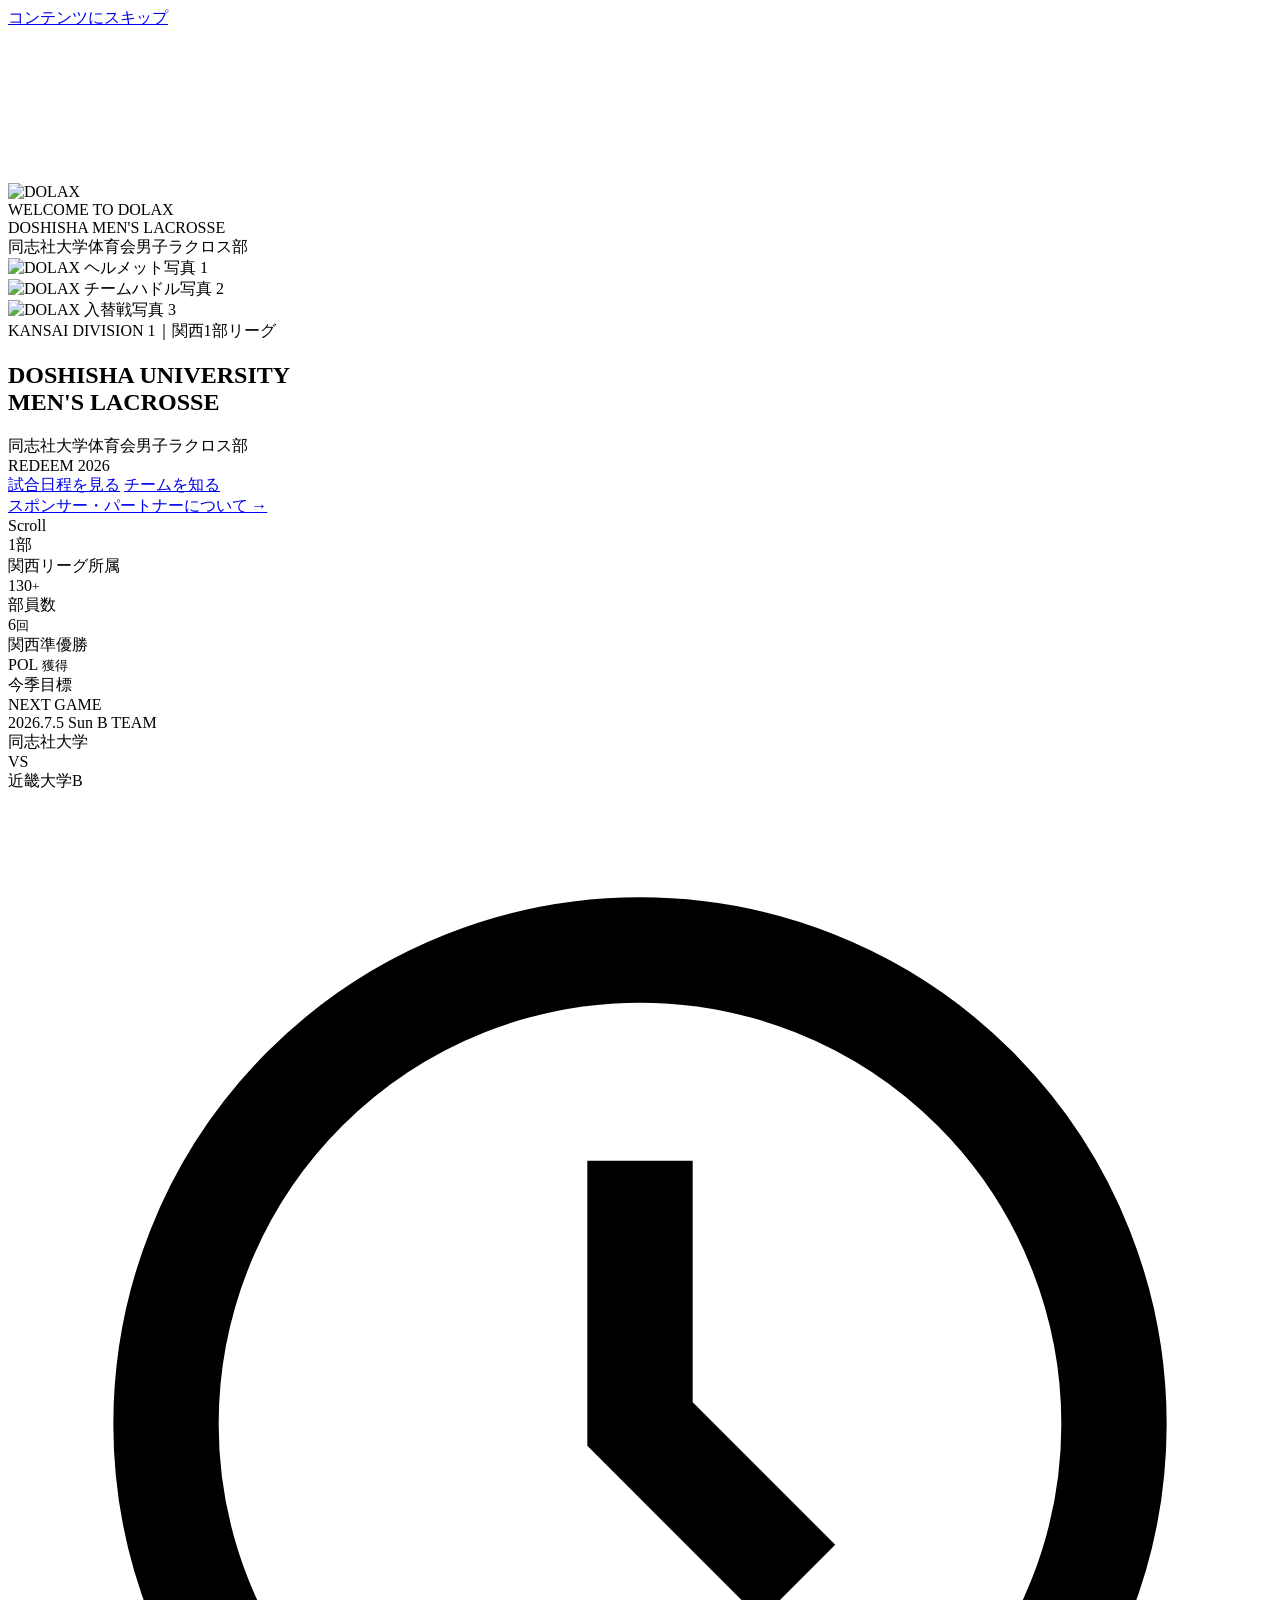
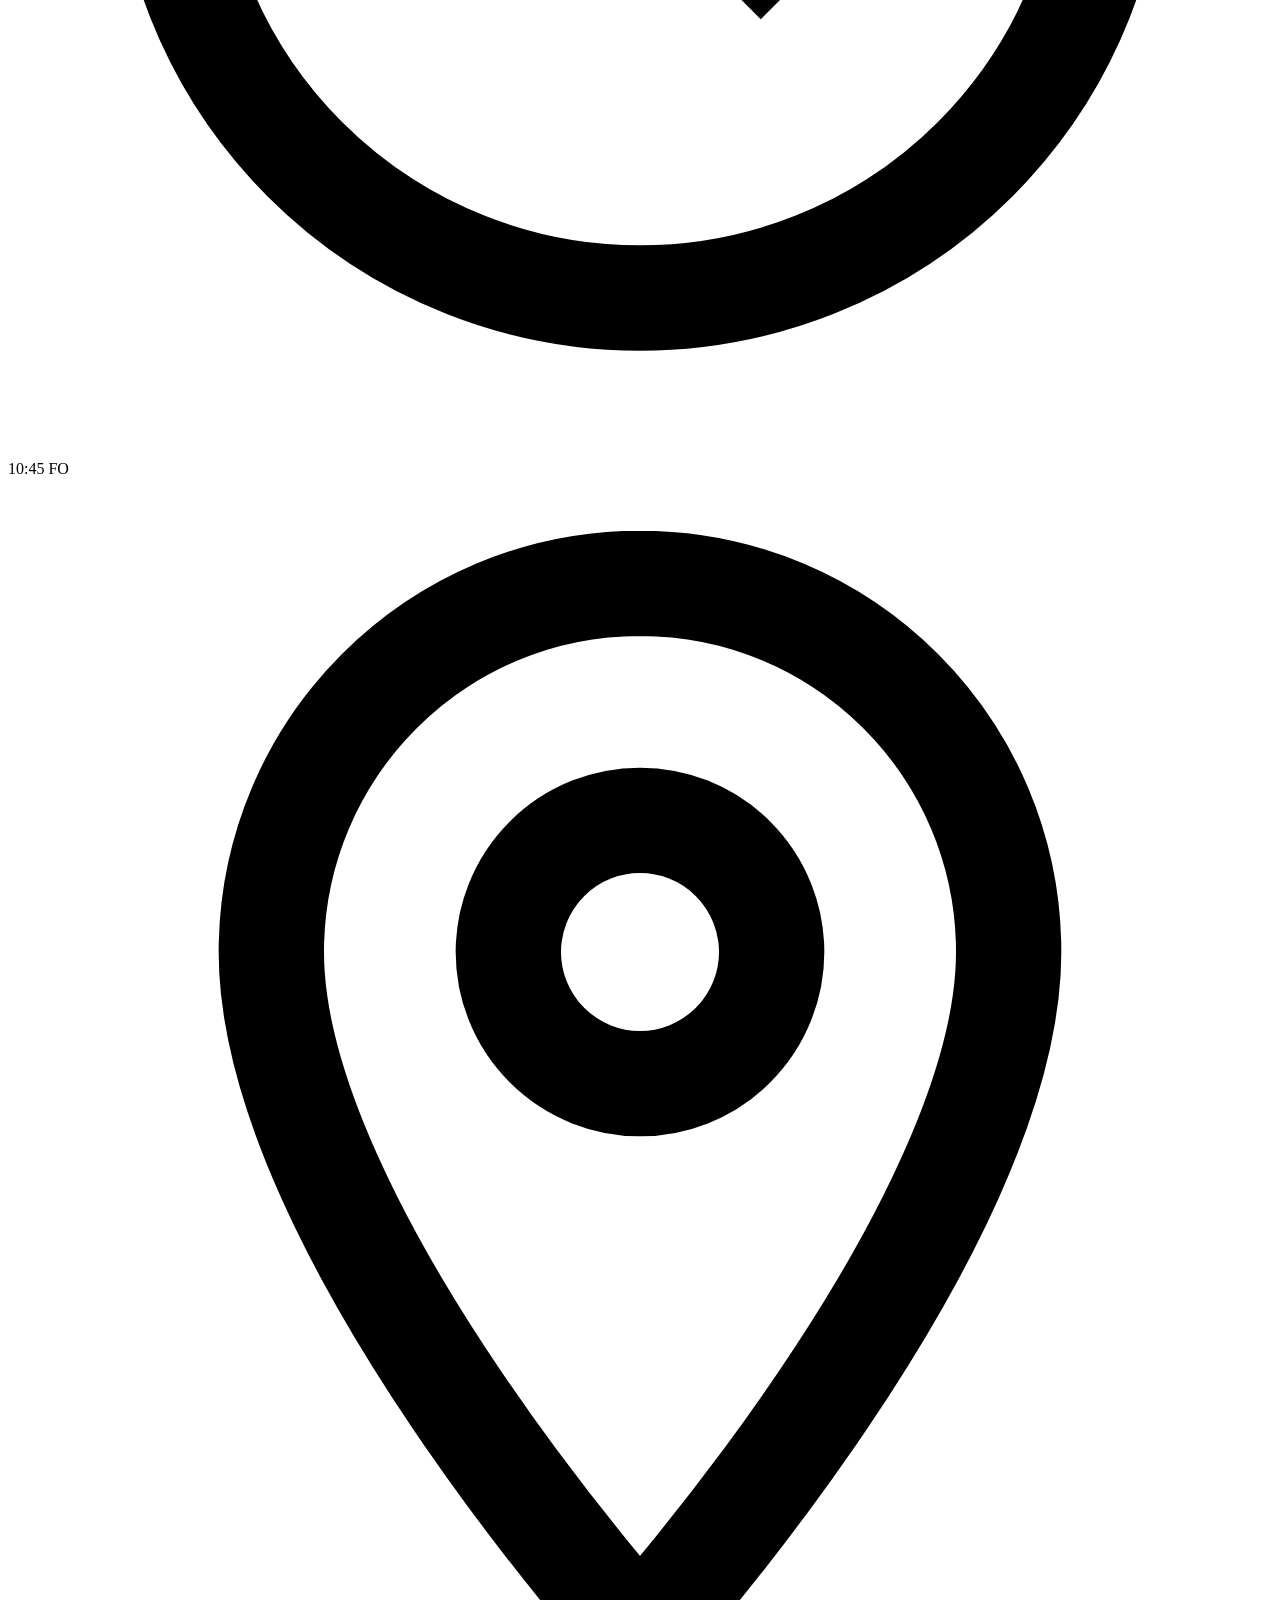
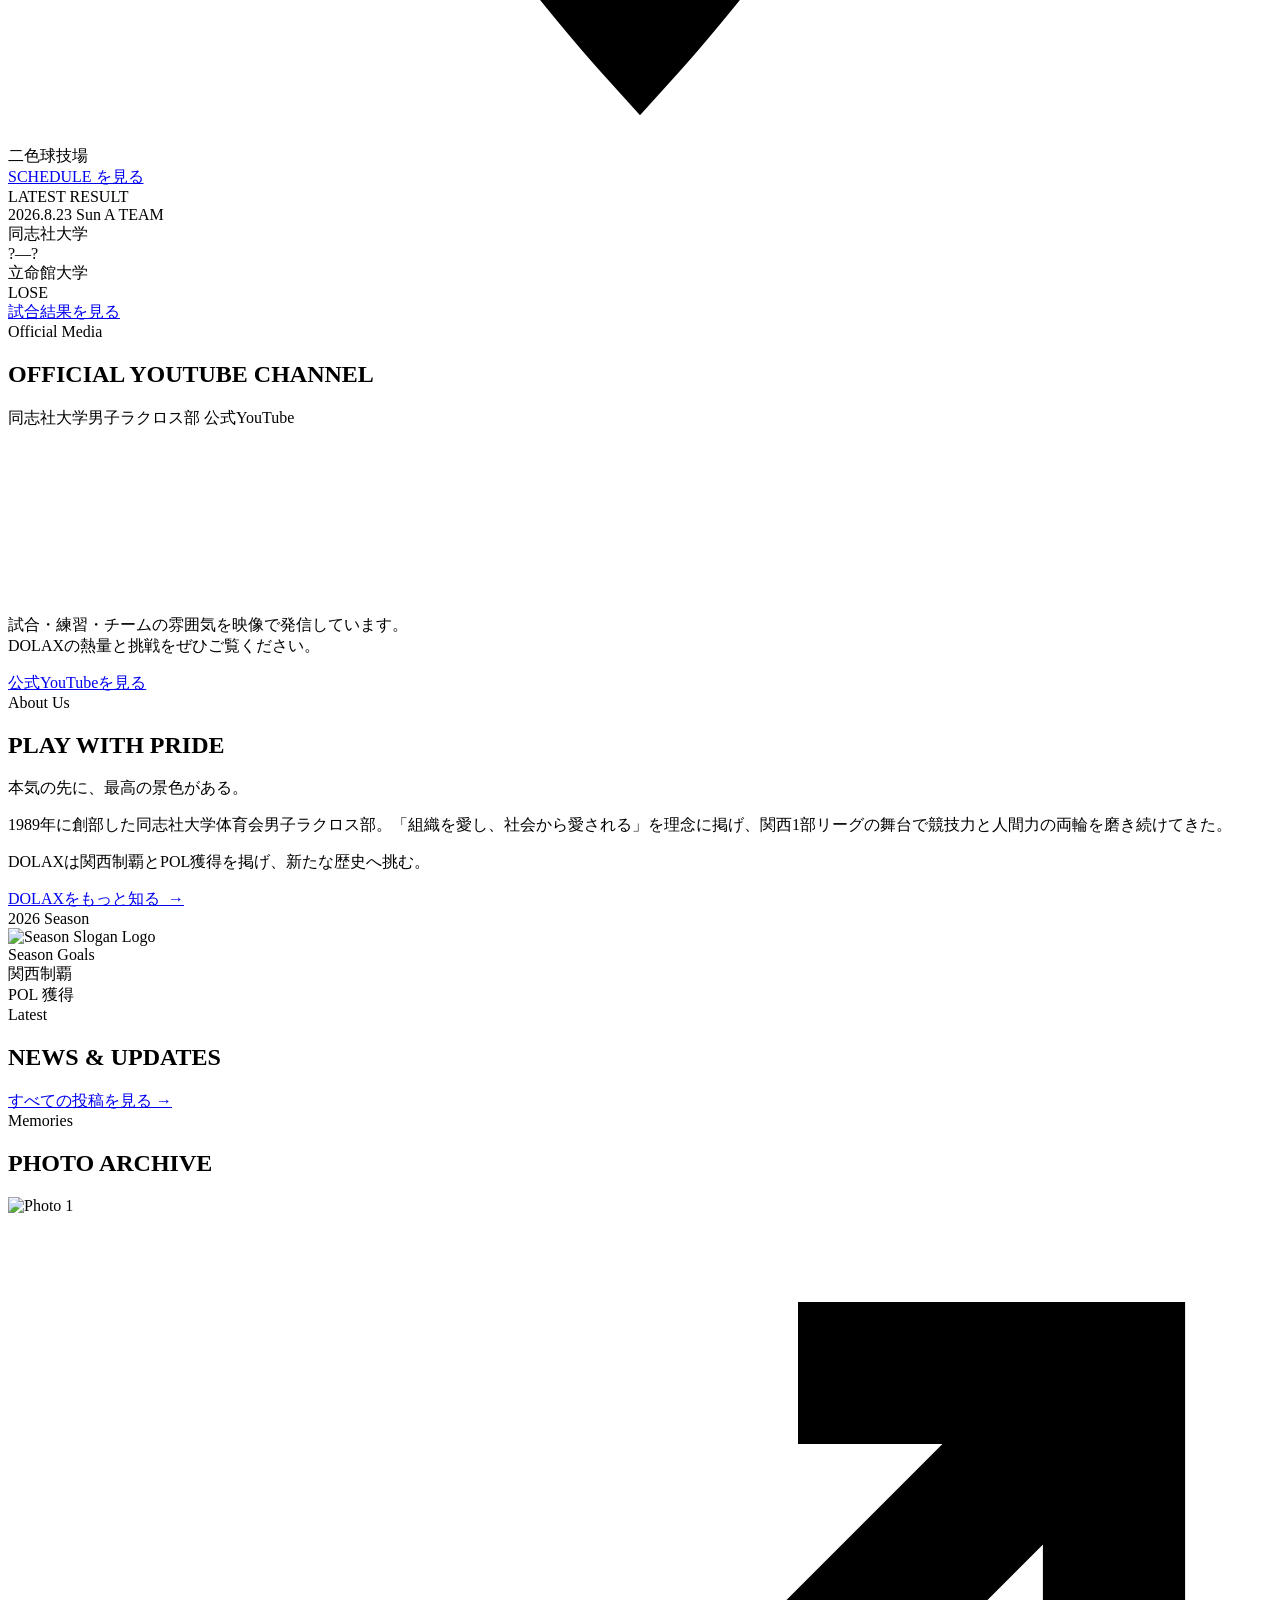
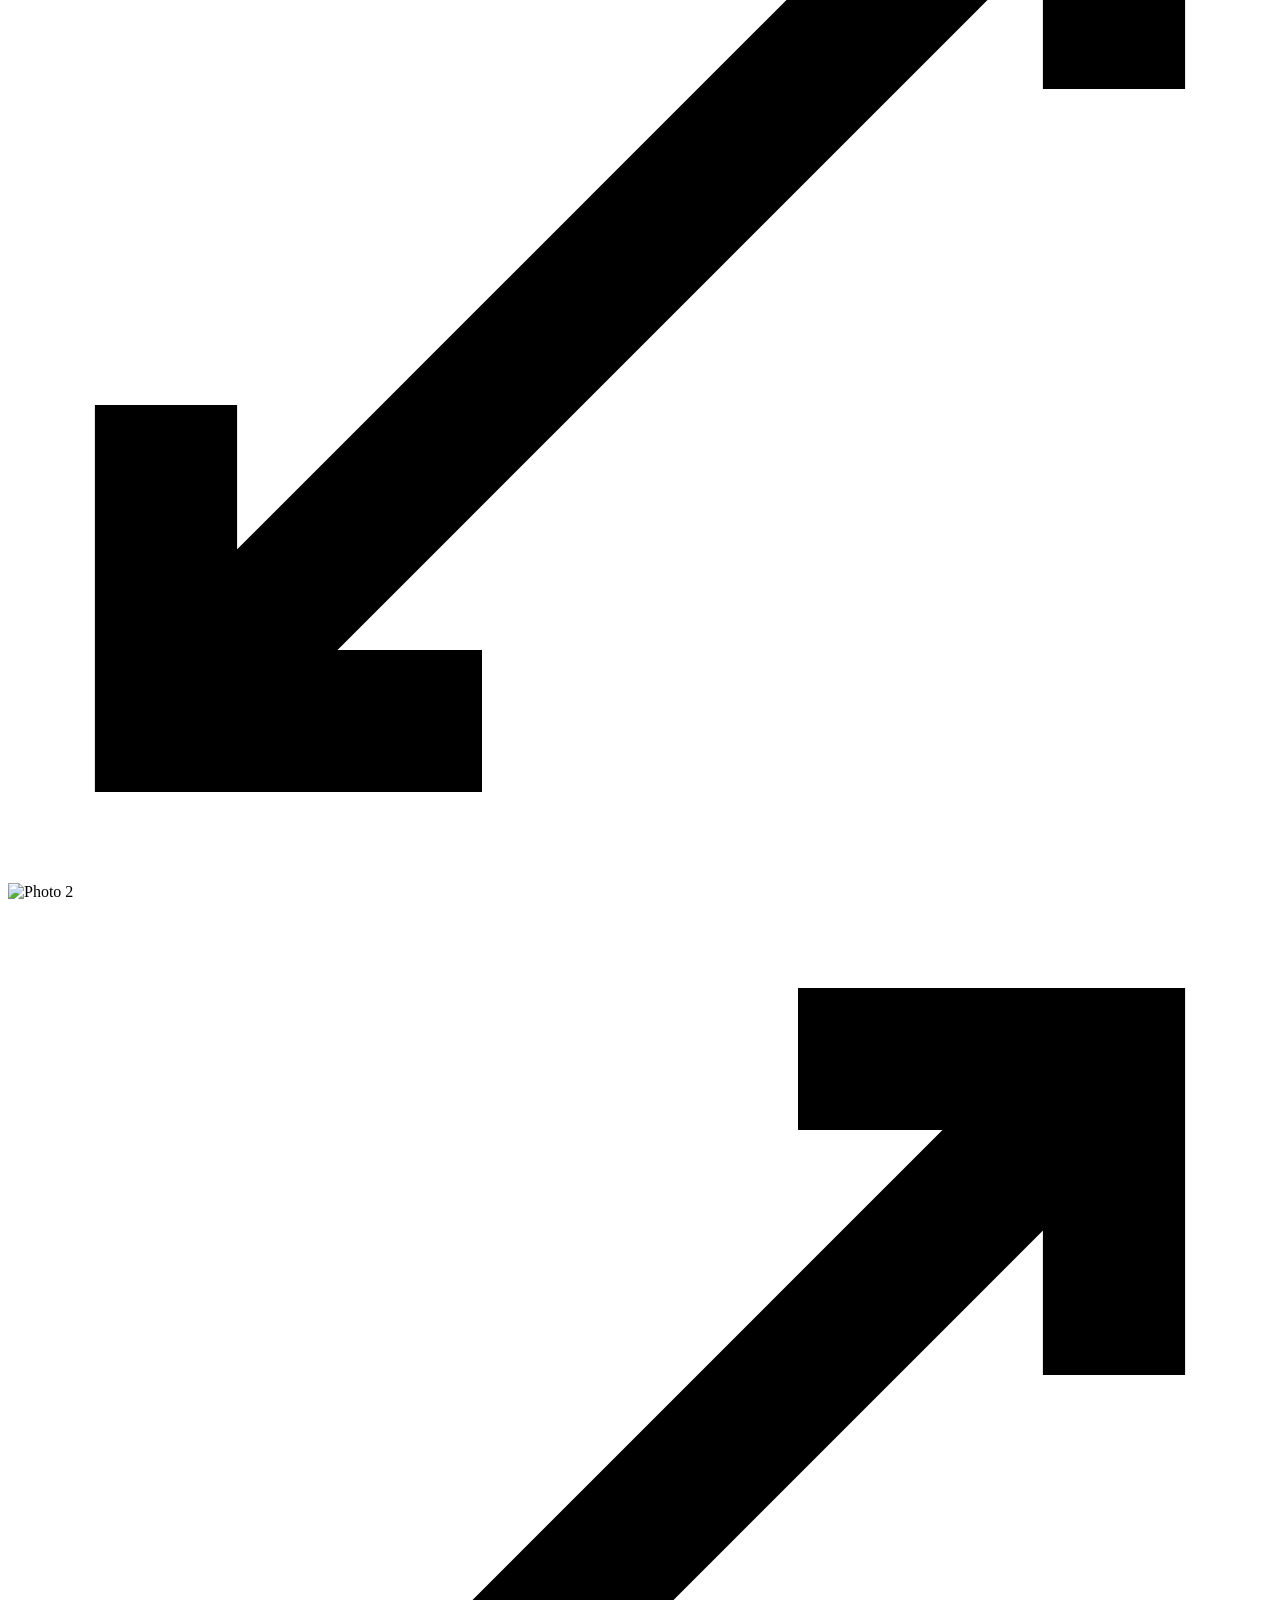
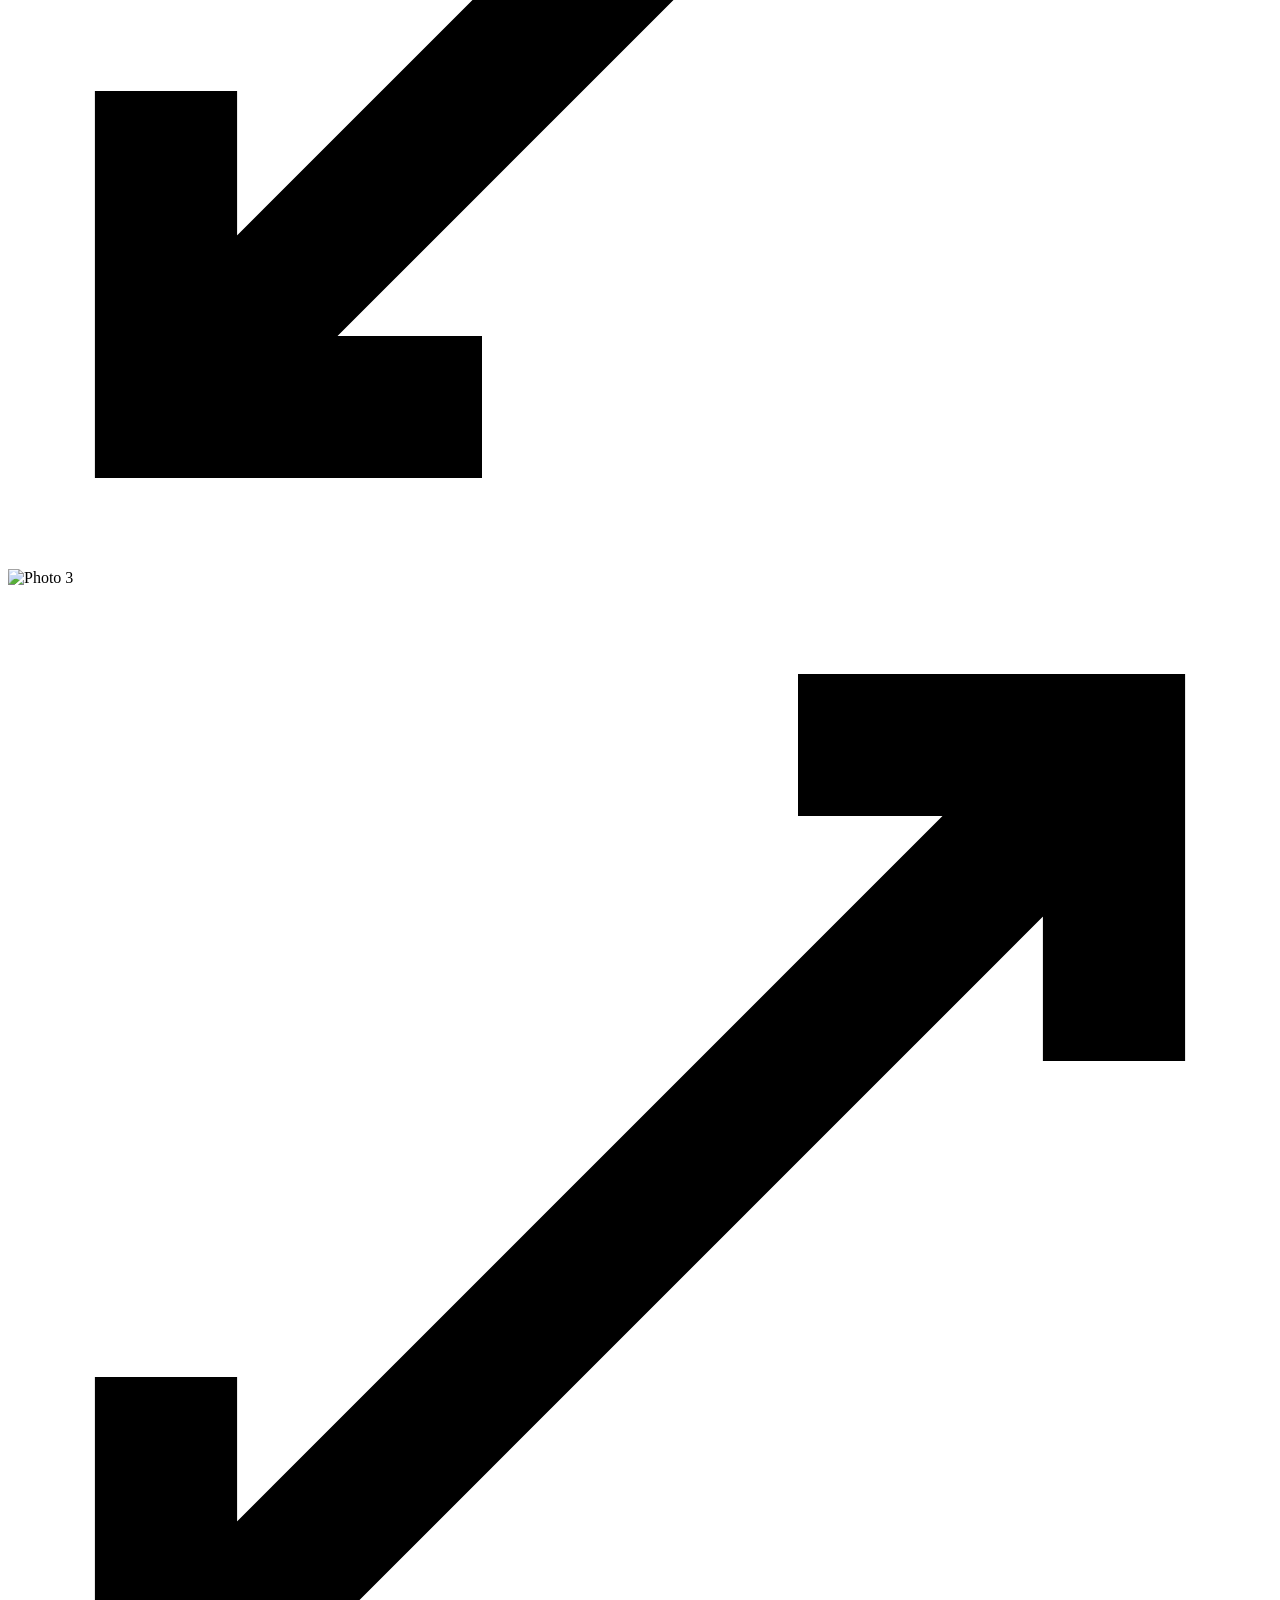
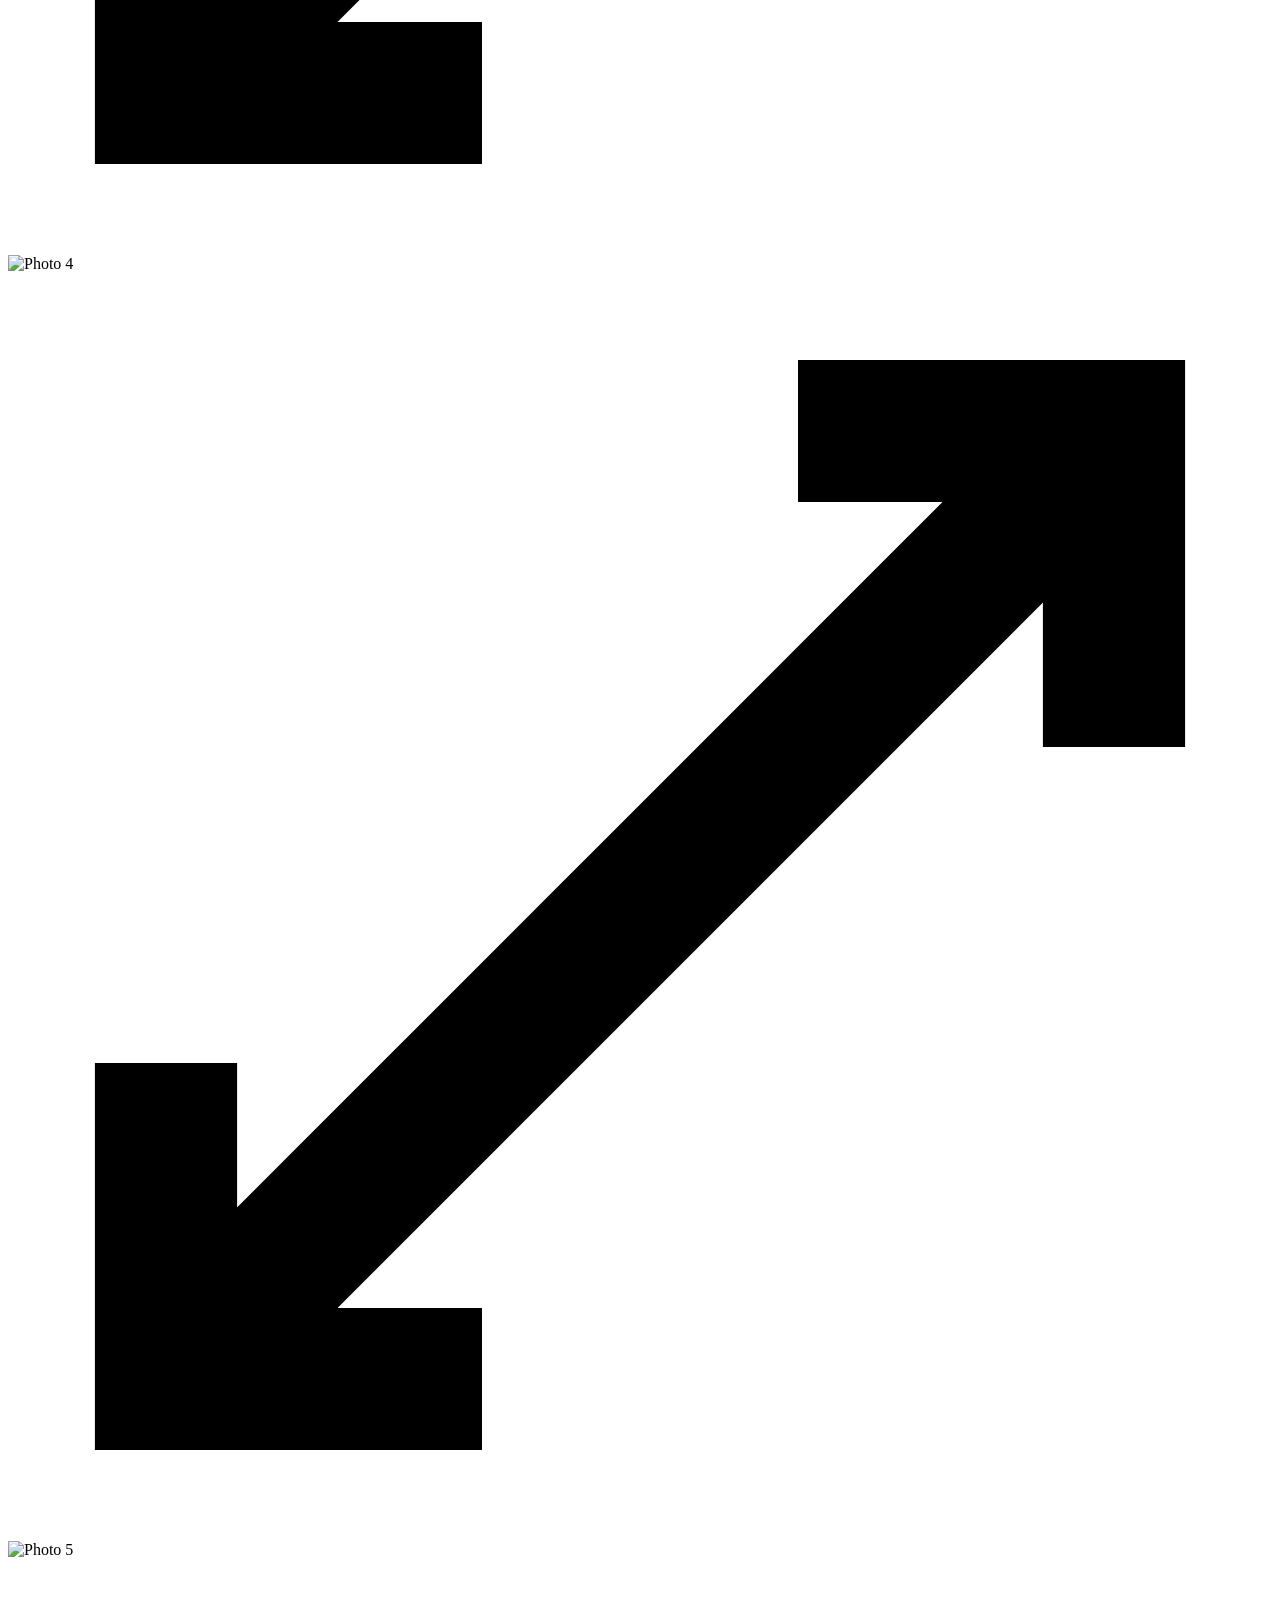
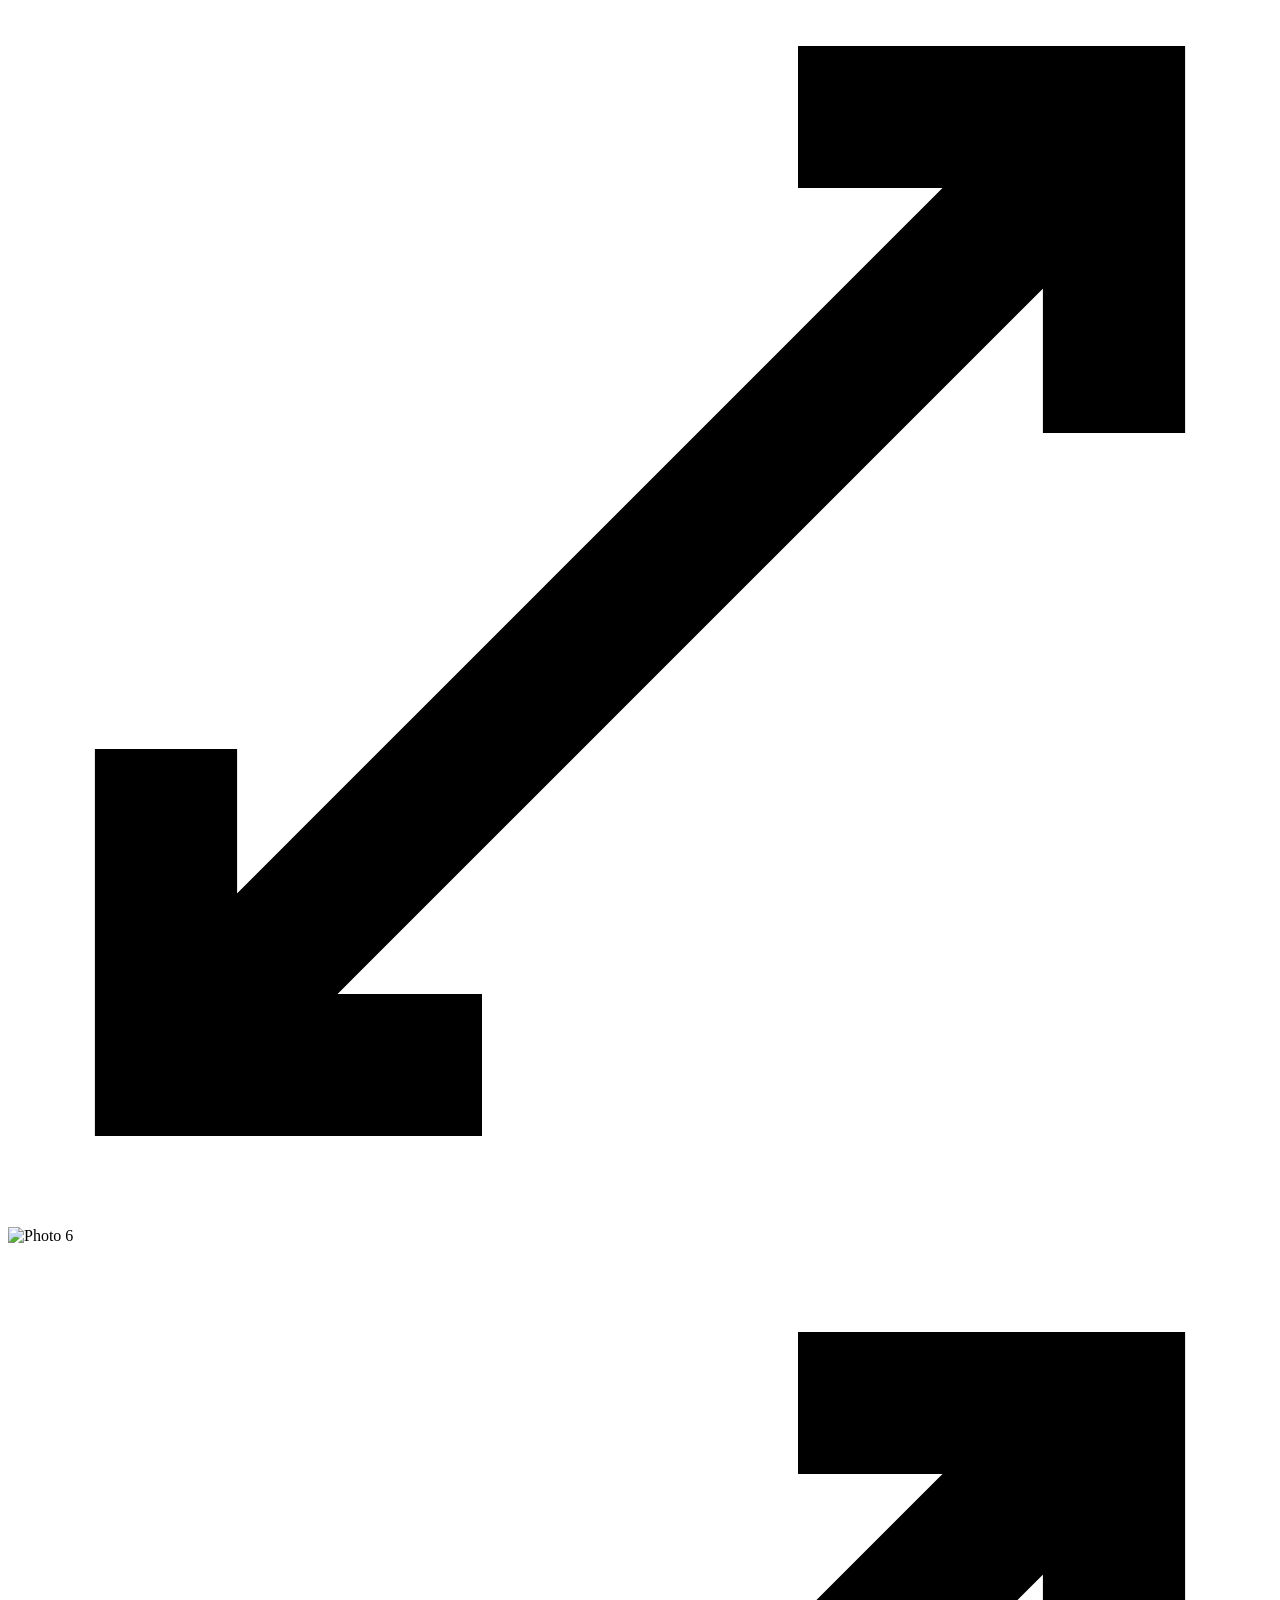
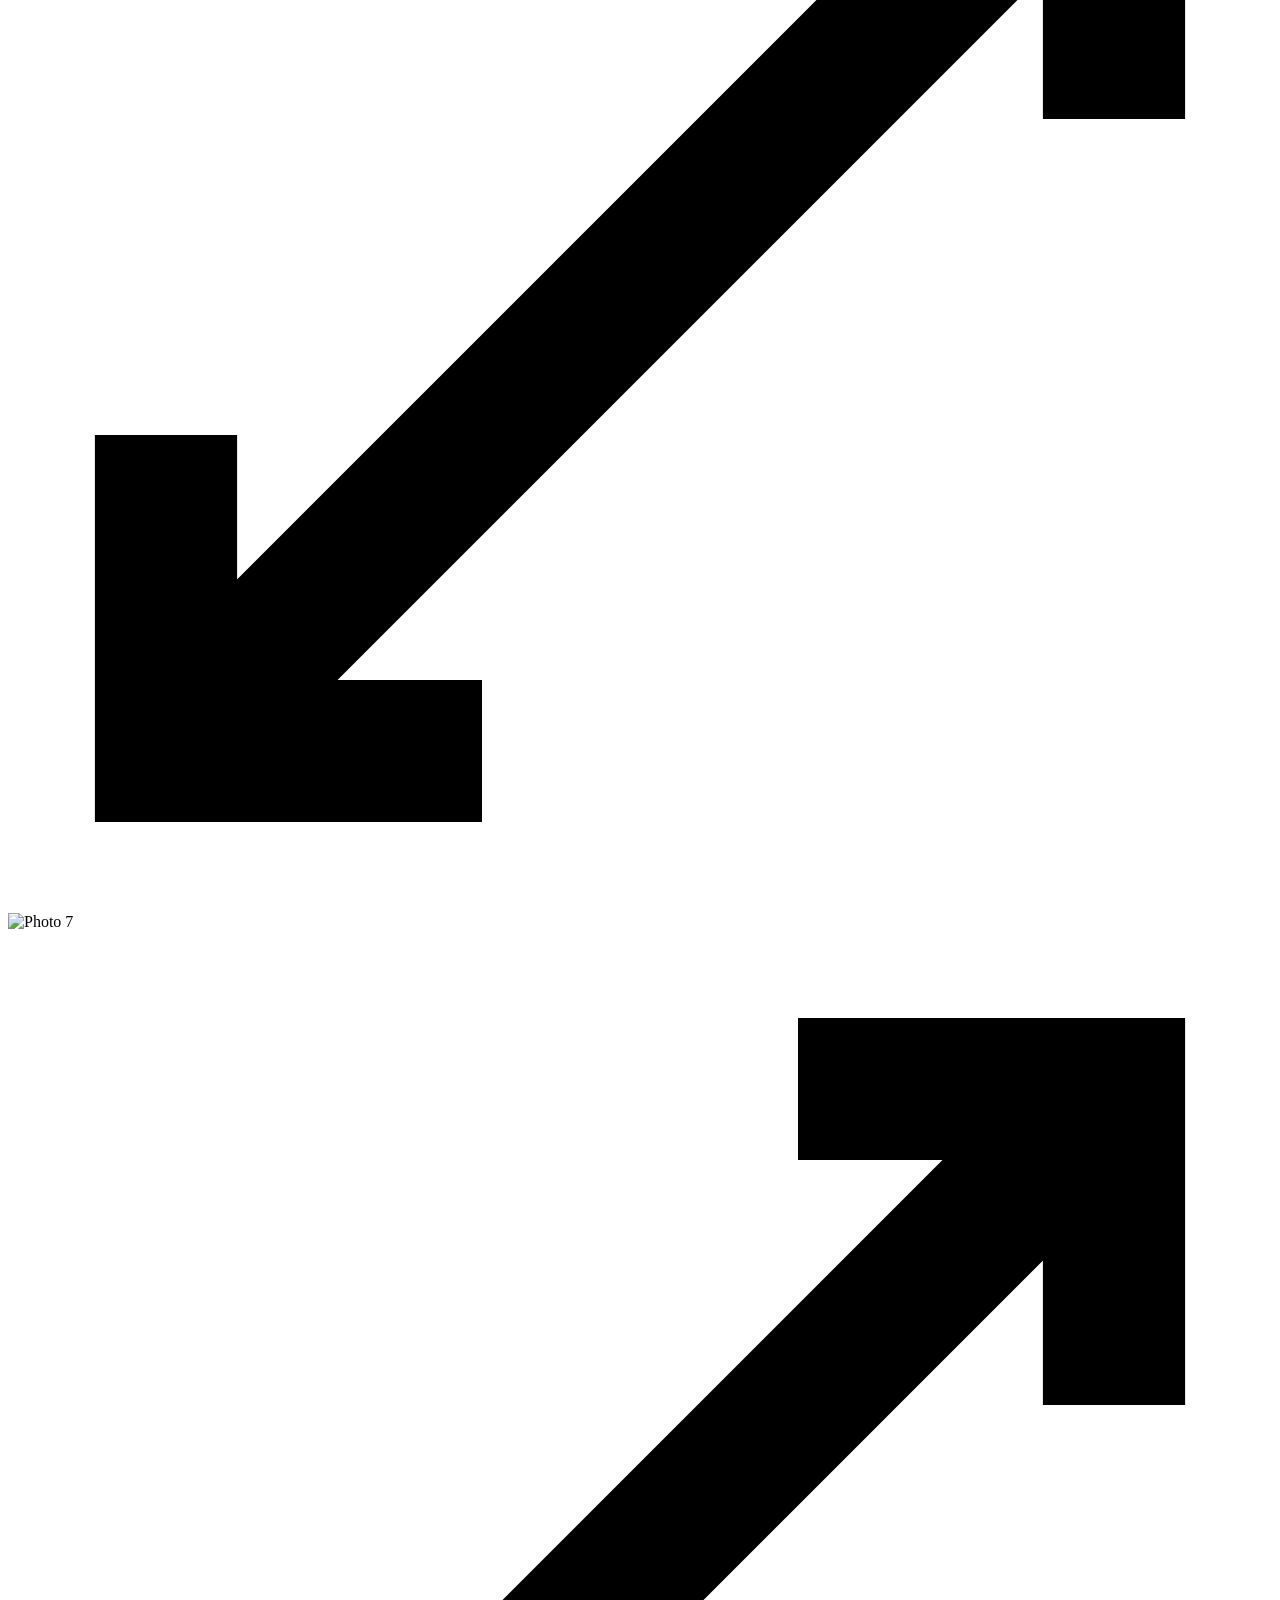
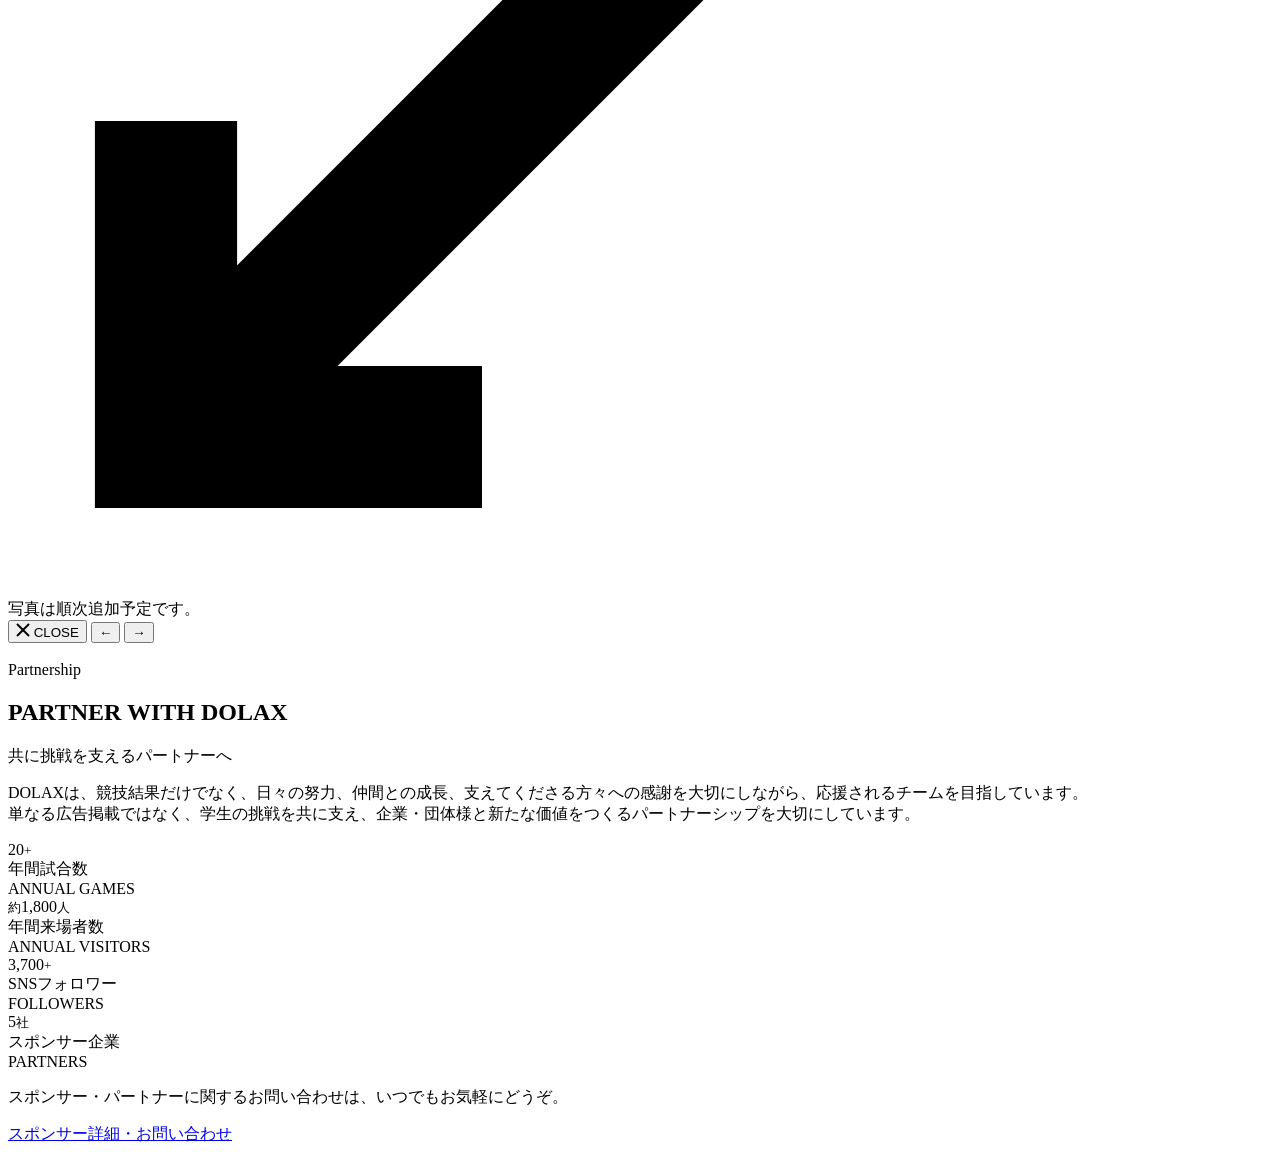
==== index.html @ 9022e60f "Update index.html" ====
<!DOCTYPE html>
<html lang="ja">
<head>
<meta charset="UTF-8">
<meta name="viewport" content="width=device-width, initial-scale=1.0">
<meta name="description" content="同志社大学体育会男子ラクロス部DOLAX公式サイト。関西1部リーグで挑戦する130名以上のチームの試合日程・選手情報・最新ニュースを掲載しています。">
<title>DOLAX — 同志社大学体育会男子ラクロス部 公式サイト</title>
<meta property="og:type" content="website">
<meta property="og:title" content="DOLAX — 同志社大学体育会男子ラクロス部 公式サイト">
<meta property="og:description" content="同志社大学体育会男子ラクロス部DOLAX公式サイト。関西1部リーグで挑戦する130名以上のチームの試合日程・選手情報・最新ニュースを掲載しています。">
<meta property="og:locale" content="ja_JP">
<meta property="og:site_name" content="DOLAX">
<meta property="og:url" content="https://dolax-lacrosse.jp/">
<meta property="og:image" content="https://dolax-lacrosse.jp/assets/hero1.webp">
<meta name="twitter:card" content="summary_large_image">
<meta name="twitter:title" content="DOLAX — 同志社大学体育会男子ラクロス部 公式サイト">
<meta name="twitter:description" content="同志社大学体育会男子ラクロス部DOLAX公式サイト。関西1部リーグで挑戦する130名以上のチームの試合日程・選手情報・最新ニュースを掲載しています。">
<link rel="canonical" href="https://dolax-lacrosse.jp/">
<link rel="preconnect" href="https://fonts.googleapis.com">
<link rel="preconnect" href="https://fonts.gstatic.com" crossorigin>
<link href="https://fonts.googleapis.com/css2?family=Barlow+Condensed:wght@600;700;800;900&family=Montserrat:ital,wght@0,700;1,700&family=Noto+Sans+JP:wght@400;500;700&display=swap" rel="stylesheet">
<link rel="stylesheet" href="assets/css/style.css">
<link rel="stylesheet" href="assets/css/home.css">
<link rel="stylesheet" href="assets/css/home-hero.css">
<link rel="stylesheet" href="assets/css/home-game.css">
<link rel="stylesheet" href="assets/css/home-news.css">
<link rel="stylesheet" href="assets/css/home-archive.css">
<link rel="stylesheet" href="assets/css/home-sponsors.css">
<link rel="stylesheet" href="assets/css/home-youtube.css">
  <link rel="stylesheet" href="assets/dolax-motion.css">
</head>
<body>
<a href="#main-content" class="skip-link">コンテンツにスキップ</a>

<!-- INTRO OVERLAY -->
<div id="intro-overlay" aria-hidden="true">
  <canvas id="intro-canvas"></canvas>
  <div class="intro-conv"></div>
  <div class="intro-conv"></div>
  <div class="intro-conv"></div>
  <div class="intro-conv"></div>
  <div class="intro-conv"></div>
  <div class="intro-stage">
    <div class="intro-logo-wrap">
      <div class="intro-glow"></div>
      <div class="intro-corners">
        <div class="intro-corner intro-corner-tl"></div>
        <div class="intro-corner intro-corner-tr"></div>
        <div class="intro-corner intro-corner-bl"></div>
        <div class="intro-corner intro-corner-br"></div>
      </div>
      <img class="intro-logo-img" src="assets/du-logo.png" alt="DOLAX" decoding="async">
      <div class="intro-scanline"></div>
      <div class="intro-flash"></div>
    </div>
    <div class="intro-welcome-main">WELCOME TO DOLAX</div>
    <div class="intro-sep-wrap">
      <span class="isep-line"></span>
      <span class="isep-diamond"></span>
      <span class="isep-line"></span>
    </div>
    <div class="intro-welcome-sub">DOSHISHA MEN'S LACROSSE</div>
    <div class="intro-tagline">同志社大学体育会男子ラクロス部</div>
  </div>
</div>

<!-- HEADER -->
<header id="site-header"></header>

<!-- HERO -->
<section class="hero" id="top">

  <!-- ① 無限ループスライダー（背景レイヤー） -->
  <div class="hero-slider-outer">
    <div class="hero-slider-track" id="heroSliderTrack">
      <div class="hero-slide"><div class="img-slot" data-slot="hs1"><picture><source srcset="assets/hero1.webp" type="image/webp"><img src="assets/hero1.webp" alt="DOLAX ヘルメット" class="filled" loading="eager" decoding="async"></picture><span class="slot-label">写真 1</span></div></div>
      <div class="hero-slide"><div class="img-slot" data-slot="hs2"><picture><source srcset="assets/hero2.webp" type="image/webp"><img src="assets/hero2.webp" alt="DOLAX チームハドル" class="filled" loading="eager" decoding="async"></picture><span class="slot-label">写真 2</span></div></div>
      <div class="hero-slide"><div class="img-slot" data-slot="hs3"><picture><source srcset="assets/hero3.webp" type="image/webp"><img src="assets/hero3.webp" alt="DOLAX 入替戦" class="filled" loading="eager" decoding="async"></picture><span class="slot-label">写真 3</span></div></div>
    </div>
    <!-- ② グラデーションオーバーレイ（文字可読性） -->
    <div class="hero-slider-overlay"></div>
  </div>

  <!-- ③ テキストコンテンツ（スライダーの上） -->
  <div class="hero-body">
    <div class="wrap hero-wrap">
      <div class="hero-left">
        <div class="eyebrow"><span class="tick"></span>KANSAI DIVISION 1<span class="jp">｜関西1部リーグ</span></div>
        <h1>DOSHISHA UNIVERSITY<br>MEN'S LACROSSE</h1>
        <div class="hero-univ">同志社大学体育会男子ラクロス部</div>
        <div class="hero-season-tag" id="heroSeasonTag">REDEEM 2026</div>
        <div class="hero-btns">
          <a href="schedule.html" class="hbtn solid">試合日程を見る</a>
          <a href="#about" class="hbtn ghost">チームを知る</a>
        </div>
        <a href="sponsors.html" class="hero-sponsor-link">スポンサー・パートナーについて&thinsp;→</a>
      </div>
    </div>
  </div>

  <div class="hero-smoke-overlay"></div>
  <div class="scroll-ind"><span>Scroll</span><div class="ar"></div></div>
</section>

<!-- STATS -->
<section class="stats" id="main-content">
  <div class="wrap">
    <!-- data/stats.json teamStats から render-season.js が自動生成 -->
    <div class="stats-grid" id="statsGrid">
      <div class="stat"><div class="num">1部</div><div class="lab">関西リーグ所属</div></div>
      <div class="stat"><div class="num"><span class="js-count-up" data-target="130">130</span><small>+</small></div><div class="lab">部員数</div></div>
      <div class="stat"><div class="num"><span class="js-count-up" data-target="6">6</span><small>回</small></div><div class="lab">関西準優勝</div></div>
      <div class="stat"><div class="num">POL<small> 獲得</small></div><div class="lab">今季目標</div></div>
    </div>
  </div>
</section>

<!-- NEXT GAME / LATEST RESULT -->
<!-- YEARLY UPDATE: 試合情報を更新する -->
<section class="match-sec">
  <div class="wrap">
    <div class="match-grid">

      <!-- ▼ NEXT GAME ▼ -->
      <div class="mc mc--next">
        <!-- 1. ラベル -->
        <div class="mc-label">NEXT GAME</div>
        <!-- 2. 日付・チームバッジ（data/schedule.json から render-schedule.js が自動更新） -->
        <div class="mc-meta" id="ngMeta">
          <span class="mc-date">2026.7.5 Sun</span>
          <span class="mc-cat">B TEAM</span>
        </div>
        <!-- 3. 対戦情報 -->
        <div class="mc-matchup" id="ngMatchup">
          <div class="mc-team mc-team--home">同志社大学</div>
          <div class="mc-center">
            <span class="mc-vs-text">VS</span>
          </div>
          <div class="mc-team mc-team--away">近畿大学B</div>
        </div>
        <!-- 4. 補足情報（時間・場所） -->
        <div class="mc-sub" id="ngSub">
          <div class="mc-detail">
            <svg viewBox="0 0 24 24" fill="none" stroke="currentColor" stroke-width="2"><circle cx="12" cy="12" r="9"/><path d="M12 7v5l3 3"/></svg>
            10:45 FO
          </div>
          <div class="mc-detail">
            <svg viewBox="0 0 24 24" fill="none" stroke="currentColor" stroke-width="2"><path d="M12 2C8.13 2 5 5.13 5 9c0 5.25 7 13 7 13s7-7.75 7-13c0-3.87-3.13-7-7-7z"/><circle cx="12" cy="9" r="2.5"/></svg>
            二色球技場
          </div>
        </div>
        <!-- 5. ボタン -->
        <a href="schedule.html" class="mc-btn btn-primary btn-wide">SCHEDULE を見る</a>
      </div>

      <!-- ▼ LATEST RESULT ▼ -->
      <div class="mc mc--result">
        <!-- 1. ラベル -->
        <div class="mc-label">LATEST RESULT</div>
        <!-- 2. 日付・チームバッジ（data/schedule.json から render-schedule.js が自動更新） -->
        <div class="mc-meta" id="lrMeta">
          <span class="mc-date">2026.6.13 Sat</span>
          <span class="mc-cat">C TEAM</span>
        </div>
        <!-- 3. スコア -->
        <div class="mc-matchup" id="lrMatchup">
          <div class="mc-team mc-team--home">同志社大学</div>
          <div class="mc-center">
            <div class="mc-score">
              <span class="mc-score-num">1</span>
              <span class="mc-score-sep">—</span>
              <span class="mc-score-num">6</span>
            </div>
          </div>
          <div class="mc-team mc-team--away">京都大学B</div>
        </div>
        <!-- 4. 補足情報（WIN/LOSE バッジ） -->
        <div class="mc-sub" id="lrSub">
          <span class="mc-result-badge mc-result-badge--lose">LOSE</span>
        </div>
        <!-- 5. ボタン -->
        <a href="schedule.html" class="mc-btn btn-primary btn-wide">試合結果を見る</a>
      </div>

    </div>
  </div>
</section>

<!-- YOUTUBE -->
<section class="yt-sec sec-pad">
  <div class="wrap">

    <div class="yt-head">
      <div class="kicker">Official Media</div>
      <h2 class="sec-title">OFFICIAL YOUTUBE CHANNEL</h2>
      <p class="yt-head-ja">同志社大学男子ラクロス部 公式YouTube</p>
      <div class="sec-divider"></div>
    </div>

    <div class="yt-card">
      <!-- EDIT: 動画を差し替える場合は src の動画IDを更新してください -->
      <div class="yt-embed-wrap">
        <iframe
          src="https://youtu.be/LKJr2jWWQrw?si=Gxd65YfWC2Rfu1MX"
          title="同志社大学男子ラクロス部 公式YouTube動画"
          frameborder="0"
          allow="accelerometer; encrypted-media; gyroscope; picture-in-picture; web-share"
          allowfullscreen
          loading="lazy">
        </iframe>
      </div>
      <div class="yt-card-body">
        <p class="yt-desc">試合・練習・チームの雰囲気を映像で発信しています。<br>DOLAXの熱量と挑戦をぜひご覧ください。</p>
        <a href="https://www.youtube.com/@Doshisha_mlax" class="btn-primary yt-cta" target="_blank" rel="noopener noreferrer">公式YouTubeを見る</a>
      </div>
    </div>

  </div>
</section>

<!-- ABOUT -->
<section class="sec-pad" id="about">
  <div class="wrap">
    <div class="about-grid">
      <div class="about-mid">
        <div class="kicker">About Us</div>
        <h2 class="sec-title">PLAY WITH PRIDE</h2>
        <!-- 編集：ABOUTキャッチコピー -->
        <div class="tagline2">本気の先に、最高の景色がある。</div>
        <!-- 編集：ABOUT本文1段落目 -->
        <p>1989年に創部した同志社大学体育会男子ラクロス部。「組織を愛し、社会から愛される」を理念に掲げ、関西1部リーグの舞台で競技力と人間力の両輪を磨き続けてきた。</p>
        <!-- data/season.json indexAboutP から自動更新 -->
        <p id="aboutGoalP">DOLAXは関西制覇とPOL獲得を掲げ、新たな歴史へ挑む。</p>
        <a href="about.html" class="btn-primary">DOLAXをもっと知る &nbsp;→</a>
      </div>
      <!-- ================================================================
           YEARLY UPDATE: CURRENT SEASON カード
           毎年更新が必要な箇所はここだけ（トップページで1か所に集約）
           ① ssn → 年度（例: 2027 Season）
           ② assets/season/slogan-logo.png → スローガンロゴ画像を差し替え
           ③ season-goals → 今季目標
           ================================================================ -->
      <div class="season-card">
        <!-- data/season.json から render-season.js が自動更新 -->
        <div class="ssn" id="seasonCardYear">2026 Season</div>
        <img src="assets/season/slogan-logo.png" alt="Season Slogan Logo" class="season-box-logo" loading="lazy" decoding="async">
        <div class="season-goals-label">Season Goals</div>
        <div class="season-goals" id="seasonGoalsList">
          <div class="goal">関西制覇</div>
          <div class="goal">POL 獲得</div>
        </div>
      </div>
    </div>
    <!-- YEARLY UPDATE: season slogan logo
         assets/season/slogan-logo.png を新しい画像に差し替えるだけで更新できます
         画像が未配置の場合は自動で非表示になります -->
  </div>
</section>

<!-- ROSTER -->
<!-- NEWS & UPDATES -->
<section class="news-sec sec-pad" id="news">
  <div class="wrap">
    <div class="news-sec-head">
      <div class="kicker">Latest</div>
      <h2 class="sec-title">NEWS &amp; UPDATES</h2>
    </div>
    <div class="news-list" id="indexNewsList">
      <!-- data/blog.json から自動生成（最新3件） -->
    </div>
    <div class="news-more">
      <a href="news.html" class="news-more-link">すべての投稿を見る&nbsp;→</a>
    </div>
  </div>
</section>

<!-- PHOTO ARCHIVE -->
<section class="archive-sec sec-pad" id="archive">
  <div class="wrap">
    <div class="archive-head">
      <div><div class="kicker">Memories</div><h2 class="sec-title">PHOTO ARCHIVE</h2></div>
    </div>

    <!-- EDIT: archive photo gallery
         写真を差し替える場合は assets/archive/archive-01.jpg〜07.jpg を更新してください
         archive-lightbox.js の arcData 配列と枚数を合わせること -->
    <div class="arc-grid" id="arcGrid">

      <!-- Row 1: wide + regular -->
      <!-- EDIT: 写真を差し替える場合は assets/archive/archive-01〜10.jpg を更新してください -->
      <div class="arc-grid-item wide" data-lb-index="0">
        <img src="assets/archive/archive-01.jpg" alt="Photo 1" loading="lazy" decoding="async" onerror="arcImgFail(this)">
        <div class="arc-overlay"></div>
        <div class="arc-expand"><svg viewBox="0 0 16 16" fill="none" stroke="currentColor" stroke-width="1.8"><path d="M10 2h4v4M14 2l-6 6M6 14H2v-4M2 14l6-6"/></svg></div>
      </div>
      <div class="arc-grid-item" data-lb-index="1">
        <img src="assets/archive/archive-02.jpg" alt="Photo 2" loading="lazy" decoding="async" onerror="arcImgFail(this)">
        <div class="arc-overlay"></div>
        <div class="arc-expand"><svg viewBox="0 0 16 16" fill="none" stroke="currentColor" stroke-width="1.8"><path d="M10 2h4v4M14 2l-6 6M6 14H2v-4M2 14l6-6"/></svg></div>
      </div>

      <!-- Row 2: 3 equal -->
      <div class="arc-grid-item" data-lb-index="2">
        <img src="assets/archive/archive-03.jpg" alt="Photo 3" loading="lazy" decoding="async" onerror="arcImgFail(this)">
        <div class="arc-overlay"></div>
        <div class="arc-expand"><svg viewBox="0 0 16 16" fill="none" stroke="currentColor" stroke-width="1.8"><path d="M10 2h4v4M14 2l-6 6M6 14H2v-4M2 14l6-6"/></svg></div>
      </div>
      <div class="arc-grid-item" data-lb-index="3">
        <img src="assets/archive/archive-04.jpg" alt="Photo 4" loading="lazy" decoding="async" onerror="arcImgFail(this)">
        <div class="arc-overlay"></div>
        <div class="arc-expand"><svg viewBox="0 0 16 16" fill="none" stroke="currentColor" stroke-width="1.8"><path d="M10 2h4v4M14 2l-6 6M6 14H2v-4M2 14l6-6"/></svg></div>
      </div>
      <div class="arc-grid-item" data-lb-index="4">
        <img src="assets/archive/archive-05.jpg" alt="Photo 5" loading="lazy" decoding="async" onerror="arcImgFail(this)">
        <div class="arc-overlay"></div>
        <div class="arc-expand"><svg viewBox="0 0 16 16" fill="none" stroke="currentColor" stroke-width="1.8"><path d="M10 2h4v4M14 2l-6 6M6 14H2v-4M2 14l6-6"/></svg></div>
      </div>

      <!-- Row 3: regular + wide -->
      <div class="arc-grid-item" data-lb-index="5">
        <img src="assets/archive/archive-06.jpg" alt="Photo 6" loading="lazy" decoding="async" onerror="arcImgFail(this)">
        <div class="arc-overlay"></div>
        <div class="arc-expand"><svg viewBox="0 0 16 16" fill="none" stroke="currentColor" stroke-width="1.8"><path d="M10 2h4v4M14 2l-6 6M6 14H2v-4M2 14l6-6"/></svg></div>
      </div>
      <div class="arc-grid-item wide" data-lb-index="6">
        <img src="assets/archive/archive-07.jpg" alt="Photo 7" loading="lazy" decoding="async" onerror="arcImgFail(this)">
        <div class="arc-overlay"></div>
        <div class="arc-expand"><svg viewBox="0 0 16 16" fill="none" stroke="currentColor" stroke-width="1.8"><path d="M10 2h4v4M14 2l-6 6M6 14H2v-4M2 14l6-6"/></svg></div>
      </div>


    </div>

    <!-- EDIT: archive photo image — 写真なし時のCOMING SOON表示 -->
    <!-- 写真を追加する場合は assets/archive/archive-01.jpg〜10.jpg を配置してください -->
    <div id="arcComingSoon" class="is-hidden">写真は順次追加予定です。</div>

    </div>
</section>

<!-- LIGHTBOX -->
<div class="lb-overlay" id="lightbox">
  <div class="lb-inner">
    <button class="lb-close">
      <svg width="14" height="14" viewBox="0 0 14 14" fill="none" stroke="currentColor" stroke-width="2"><line x1="1" y1="1" x2="13" y2="13"/><line x1="13" y1="1" x2="1" y2="13"/></svg>
      CLOSE
    </button>
    <button class="lb-nav prev">&#8592;</button>
    <button class="lb-nav next">&#8594;</button>
    <div class="lb-img-placeholder" id="lbPlaceholder"></div>
    <img class="lb-img is-hidden" id="lbImg" src="" alt="">
    <div class="lb-caption is-hidden"><span class="lb-year" id="lbYear"></span></div>
  </div>
</div>

<!-- PARTNER -->
<section class="partner-sec sec-pad" id="partner">
  <div class="wrap">

    <!-- イントロ -->
    <div class="partner-intro">
      <div class="kicker">Partnership</div>
      <h2 class="sec-title">PARTNER WITH DOLAX</h2>
      <p class="partner-jp">共に挑戦を支えるパートナーへ</p>
      <p class="partner-lead">DOLAXは、競技結果だけでなく、日々の努力、仲間との成長、支えてくださる方々への感謝を大切にしながら、応援されるチームを目指しています。<br>単なる広告掲載ではなく、学生の挑戦を共に支え、企業・団体様と新たな価値をつくるパートナーシップを大切にしています。</p>
    </div>

    <!-- data/stats.json partnerStats から render-season.js が自動生成 -->
    <div class="partner-stats" id="partnerStats">
      <div class="partner-stat">
        <div class="ps-num">20<small>+</small></div>
        <div class="ps-lab">年間試合数</div>
        <div class="ps-en">ANNUAL GAMES</div>
      </div>
      <div class="partner-stat">
        <div class="ps-num"><small>約</small>1,800<small>人</small></div>
        <div class="ps-lab">年間来場者数</div>
        <div class="ps-en">ANNUAL VISITORS</div>
      </div>
      <div class="partner-stat">
        <div class="ps-num">3,700<small>+</small></div>
        <div class="ps-lab">SNSフォロワー</div>
        <div class="ps-en">FOLLOWERS</div>
      </div>
      <div class="partner-stat">
        <div class="ps-num">5<small>社</small></div>
        <div class="ps-lab">スポンサー企業</div>
        <div class="ps-en">PARTNERS</div>
      </div>
    </div>

    <!-- CTA -->
    <div class="partner-cta">
      <p class="partner-cta-lead">スポンサー・パートナーに関するお問い合わせは、いつでもお気軽にどうぞ。</p>
      <a href="sponsors.html" class="btn-primary partner-btn">スポンサー詳細・お問い合わせ</a>
    </div>

  </div>
</section>

<!-- FOOTER -->
<footer id="site-footer"></footer>

  <script src="assets/js/intro.js"></script>
  <script src="assets/js/hero-slider.js"></script>
  <script src="assets/js/archive-lightbox.js"></script>
  <script src="assets/js/render-blog.js"></script>
  <script src="assets/js/render-layout.js"></script>
  <script src="assets/js/render-season.js"></script>
  <script src="assets/js/render-schedule.js"></script>
  <script src="assets/js/main.js"></script>
  <script src="assets/js/count-up.js"></script>
  <script defer src="https://cdnjs.cloudflare.com/ajax/libs/gsap/3.12.5/gsap.min.js"></script>
  <script defer src="https://cdnjs.cloudflare.com/ajax/libs/gsap/3.12.5/ScrollTrigger.min.js"></script>
  <script defer src="assets/js/gsap-motion.js"></script>
  <script src="assets/dolax-motion.js" defer></script>
</body>
</html>
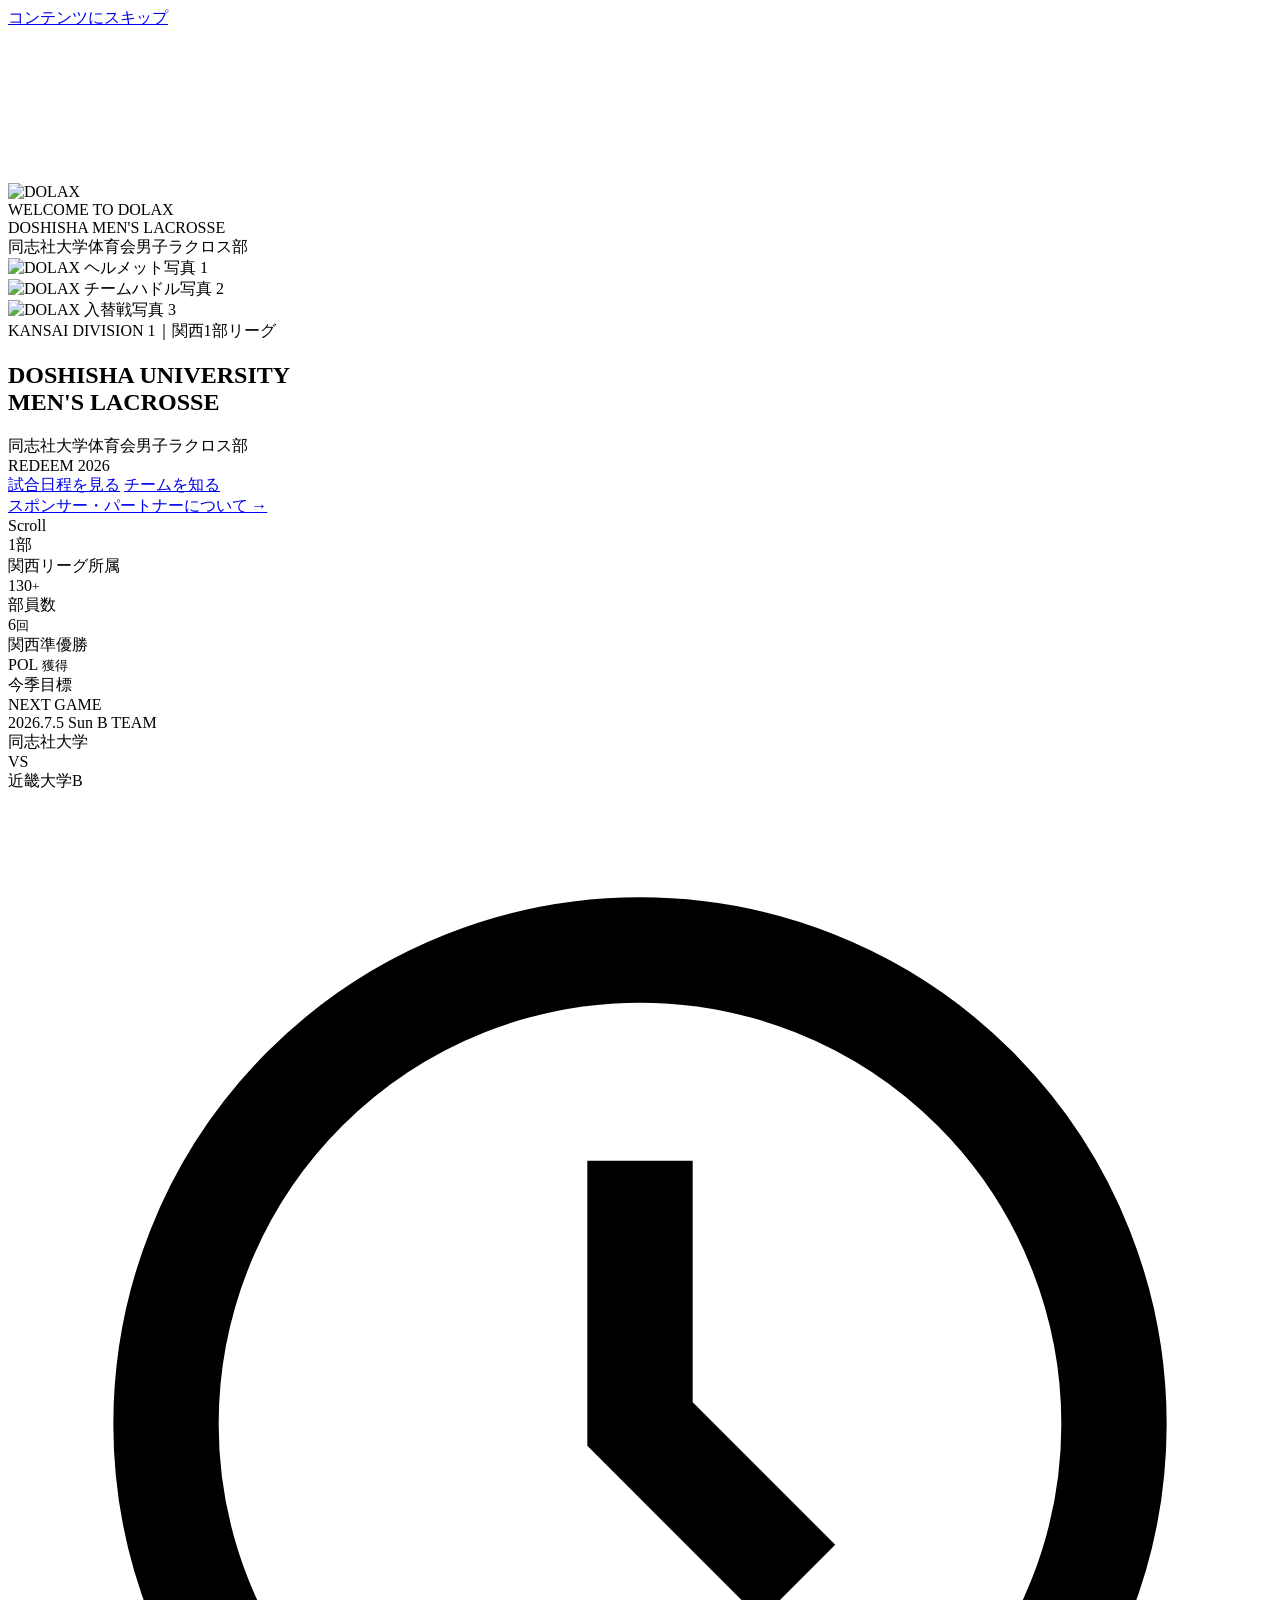
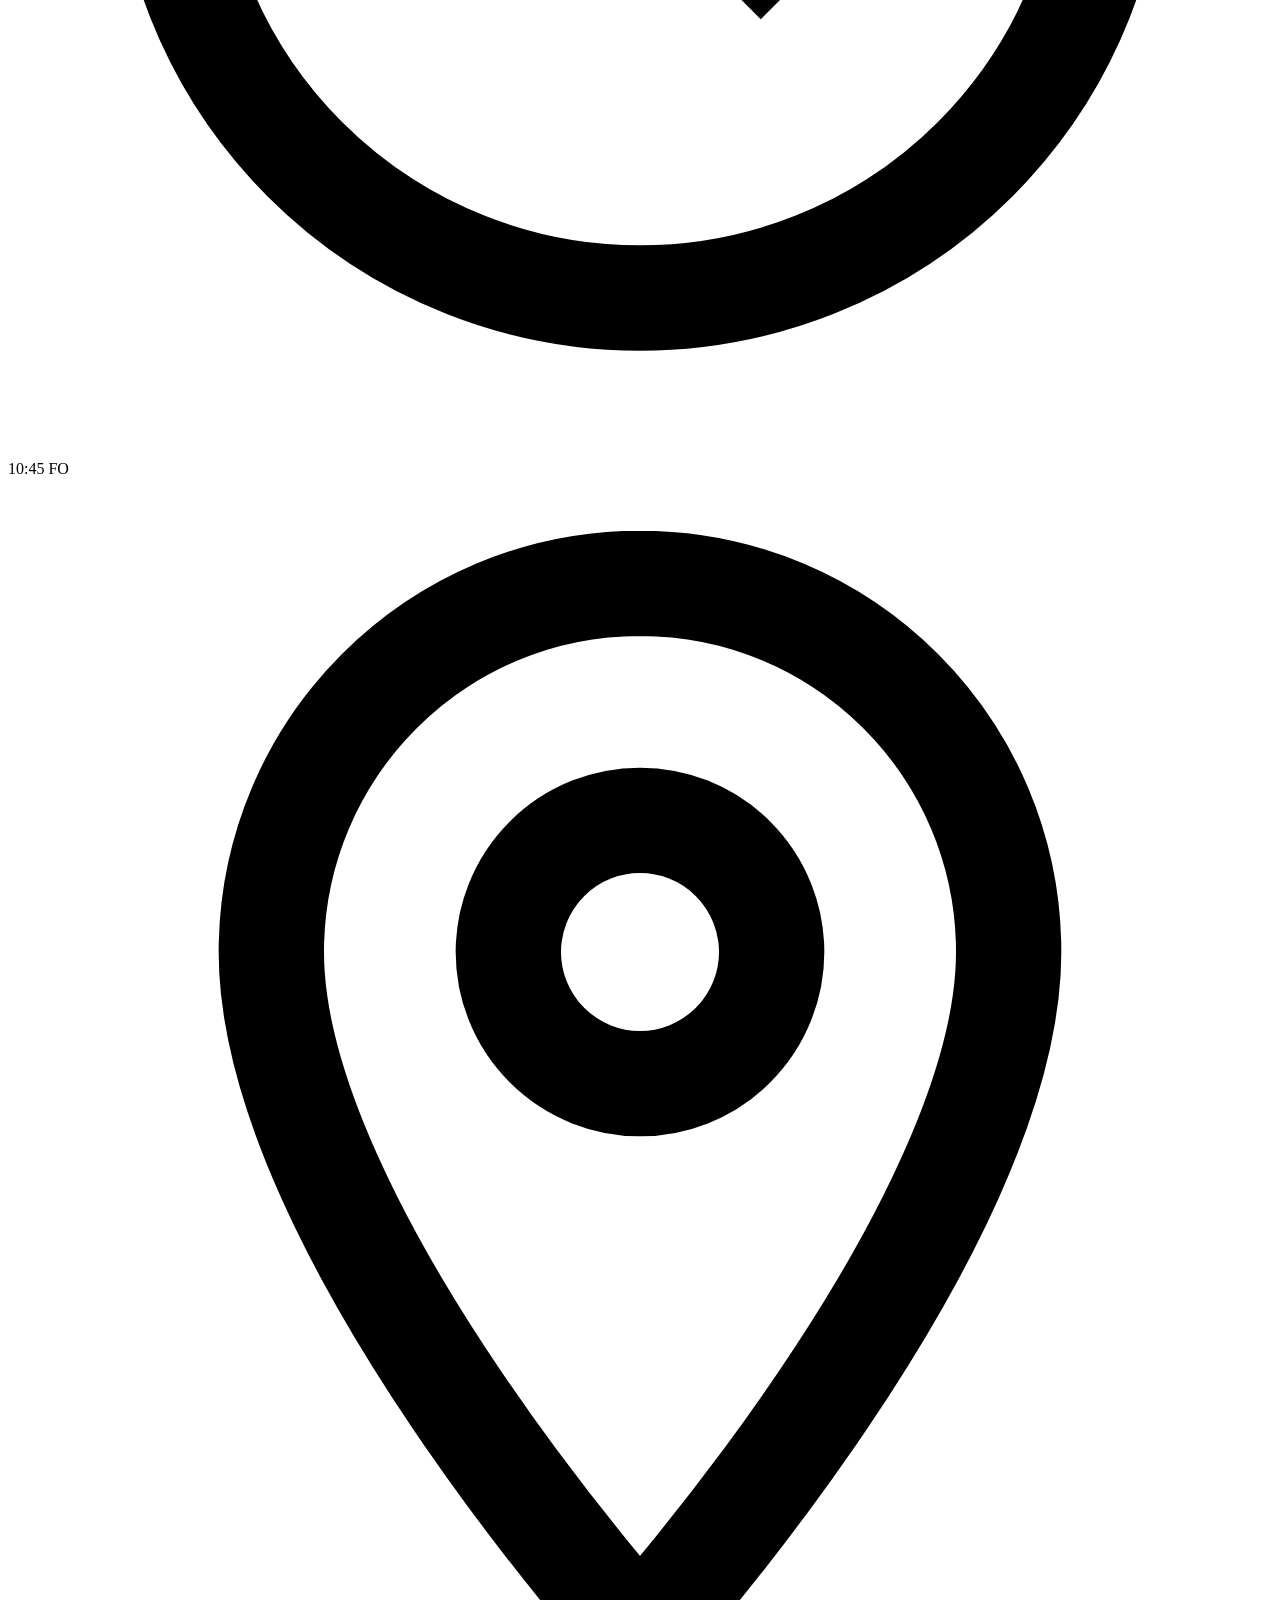
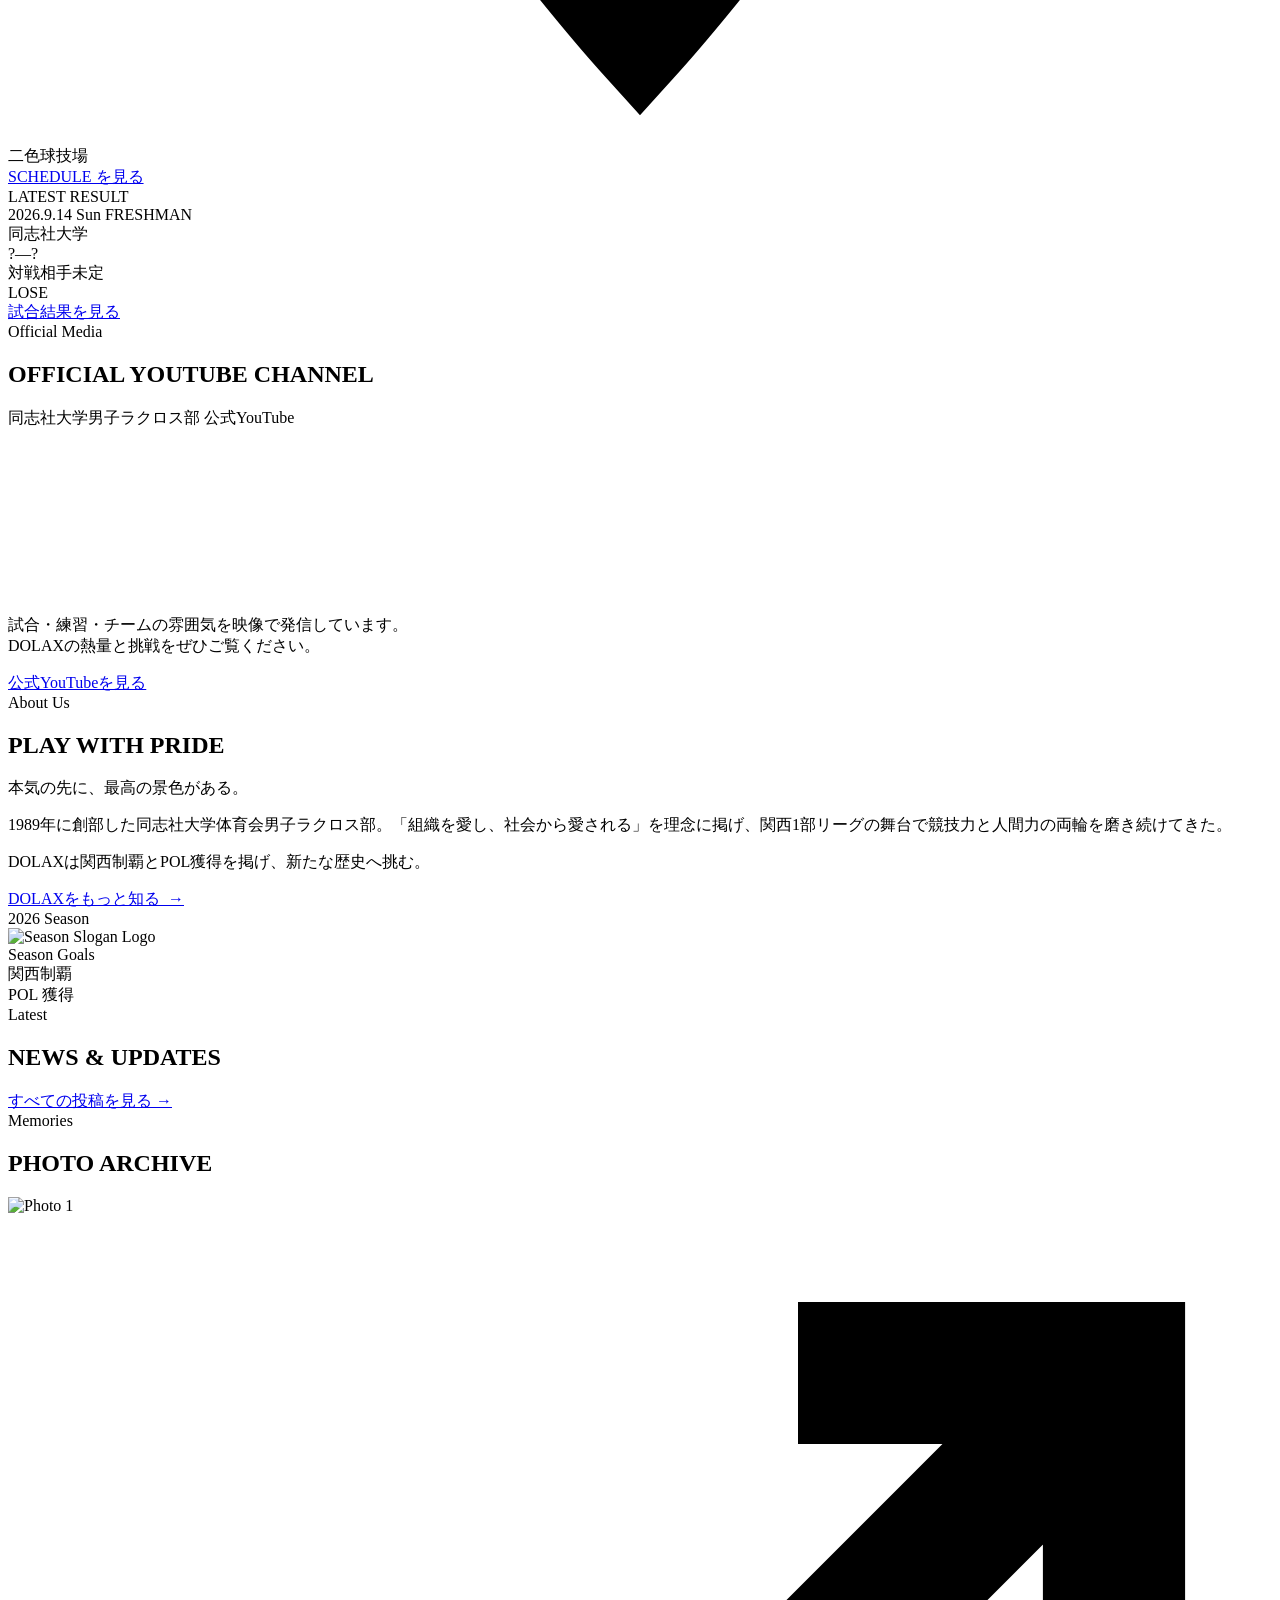
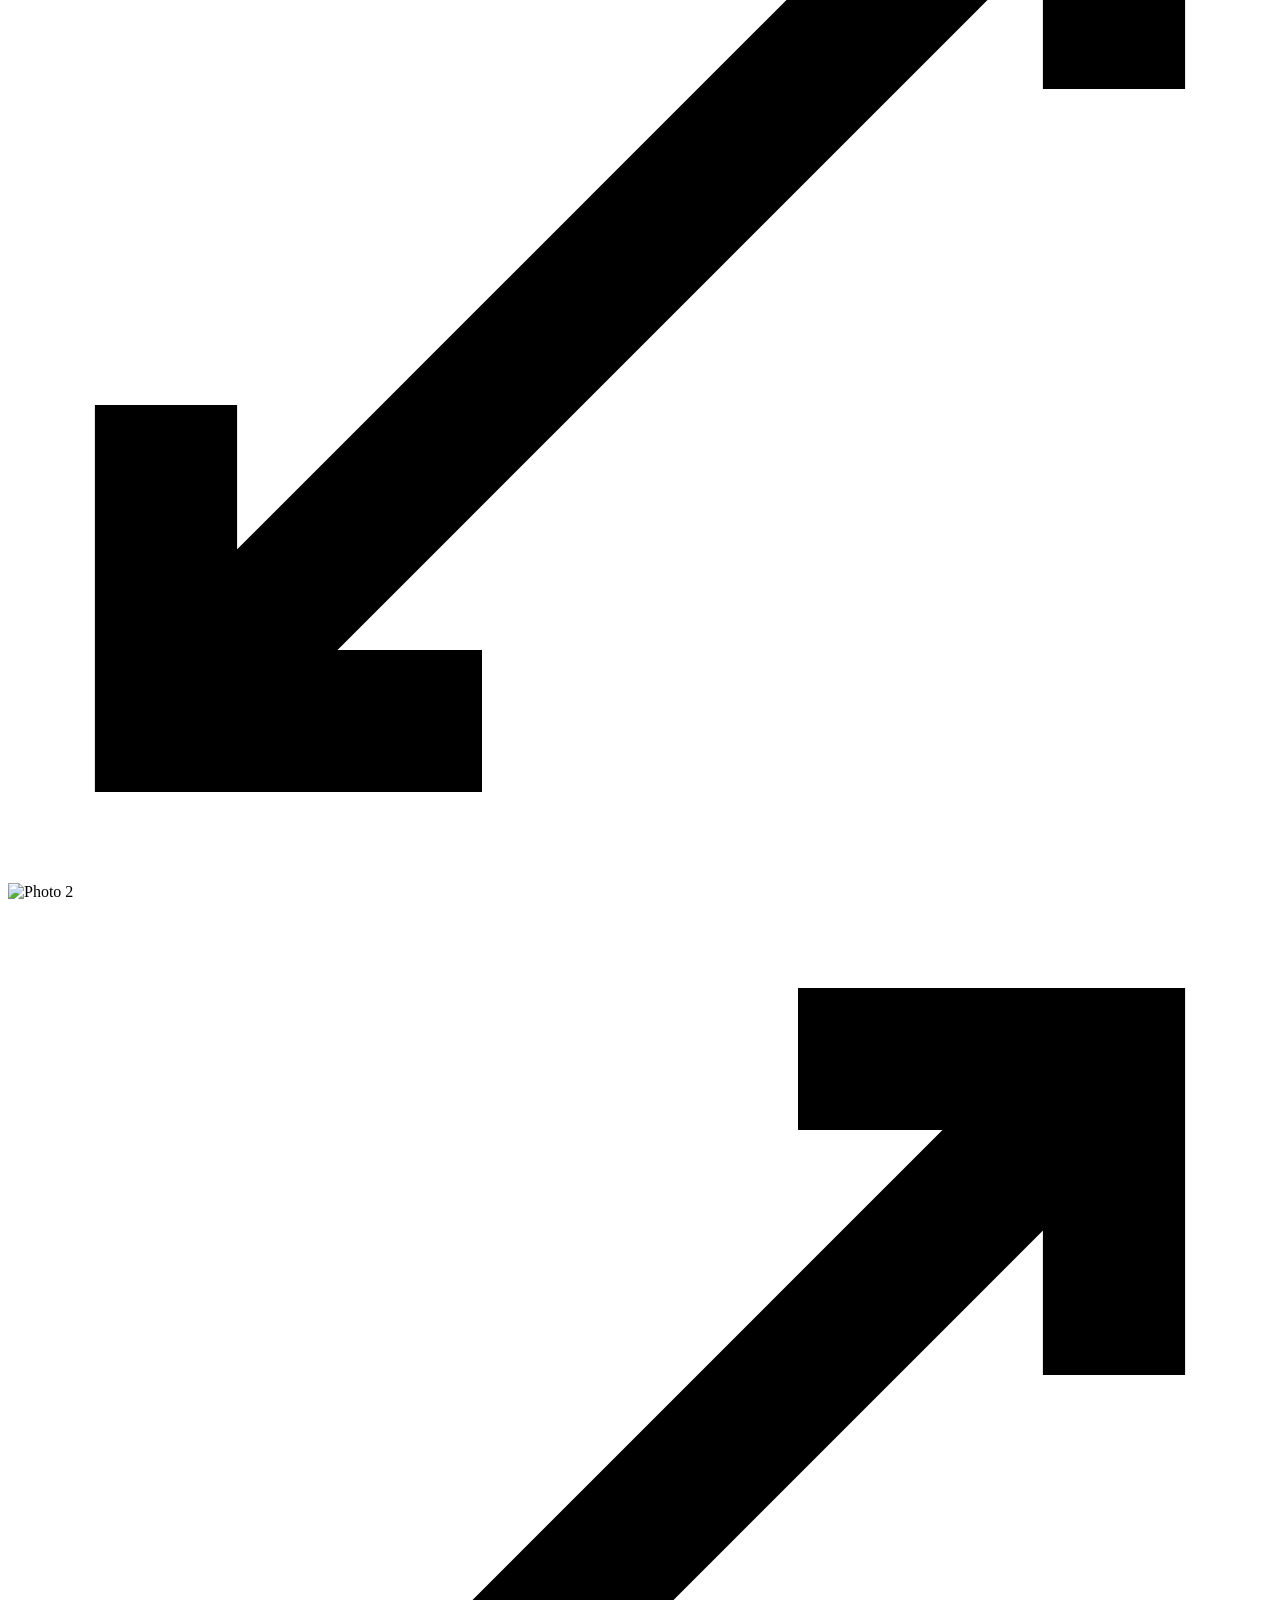
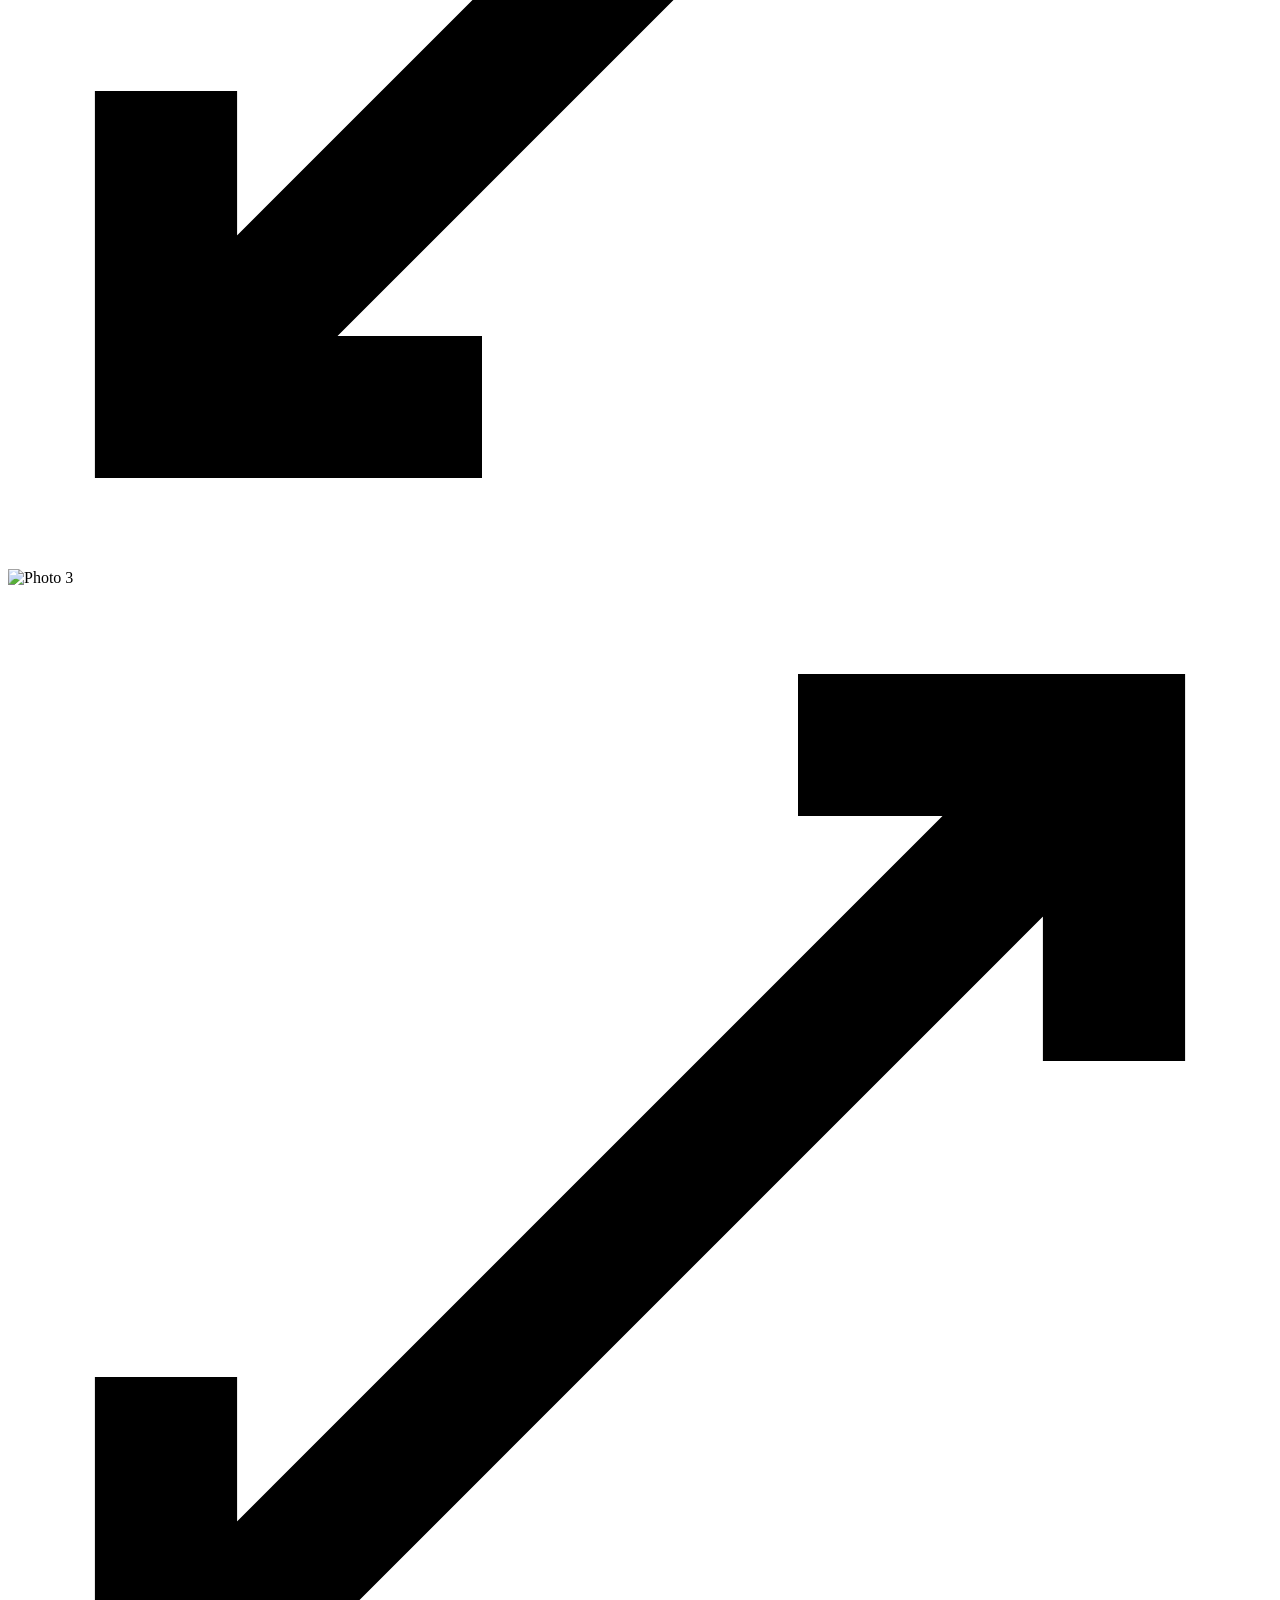
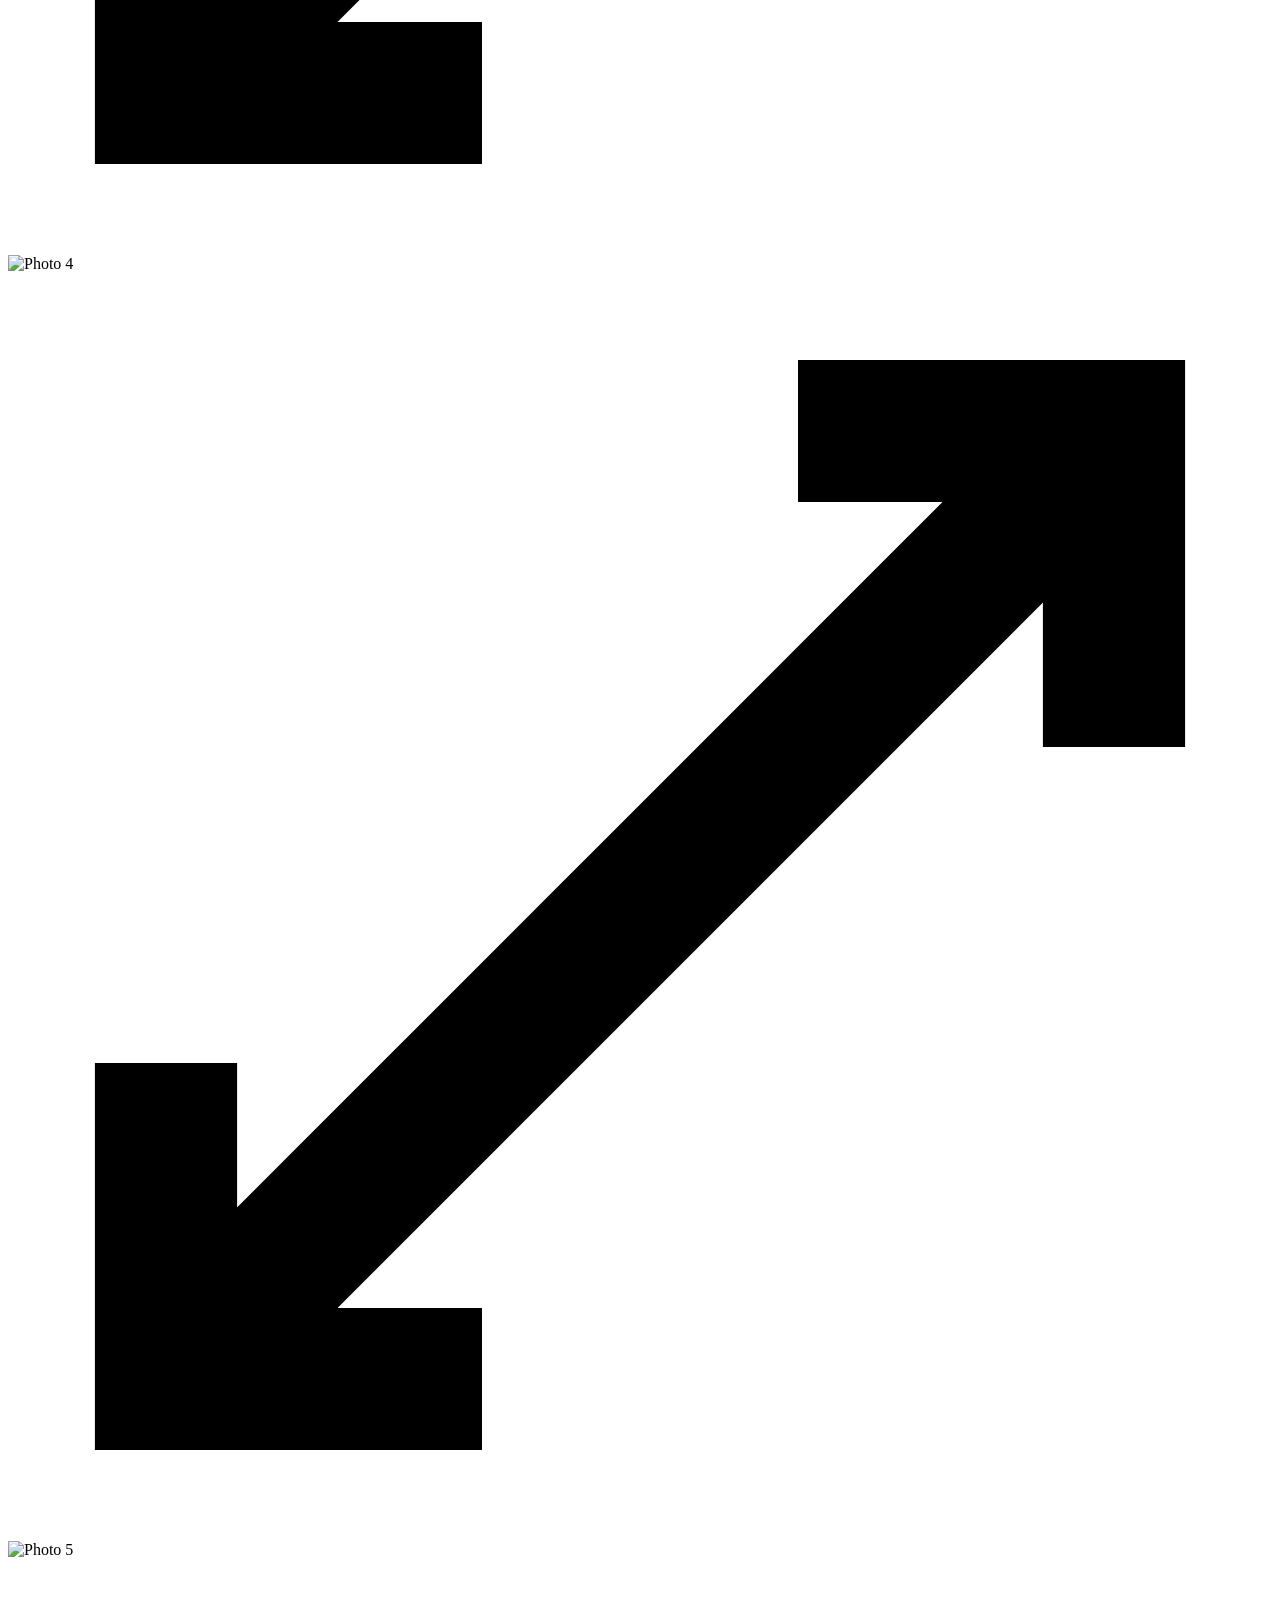
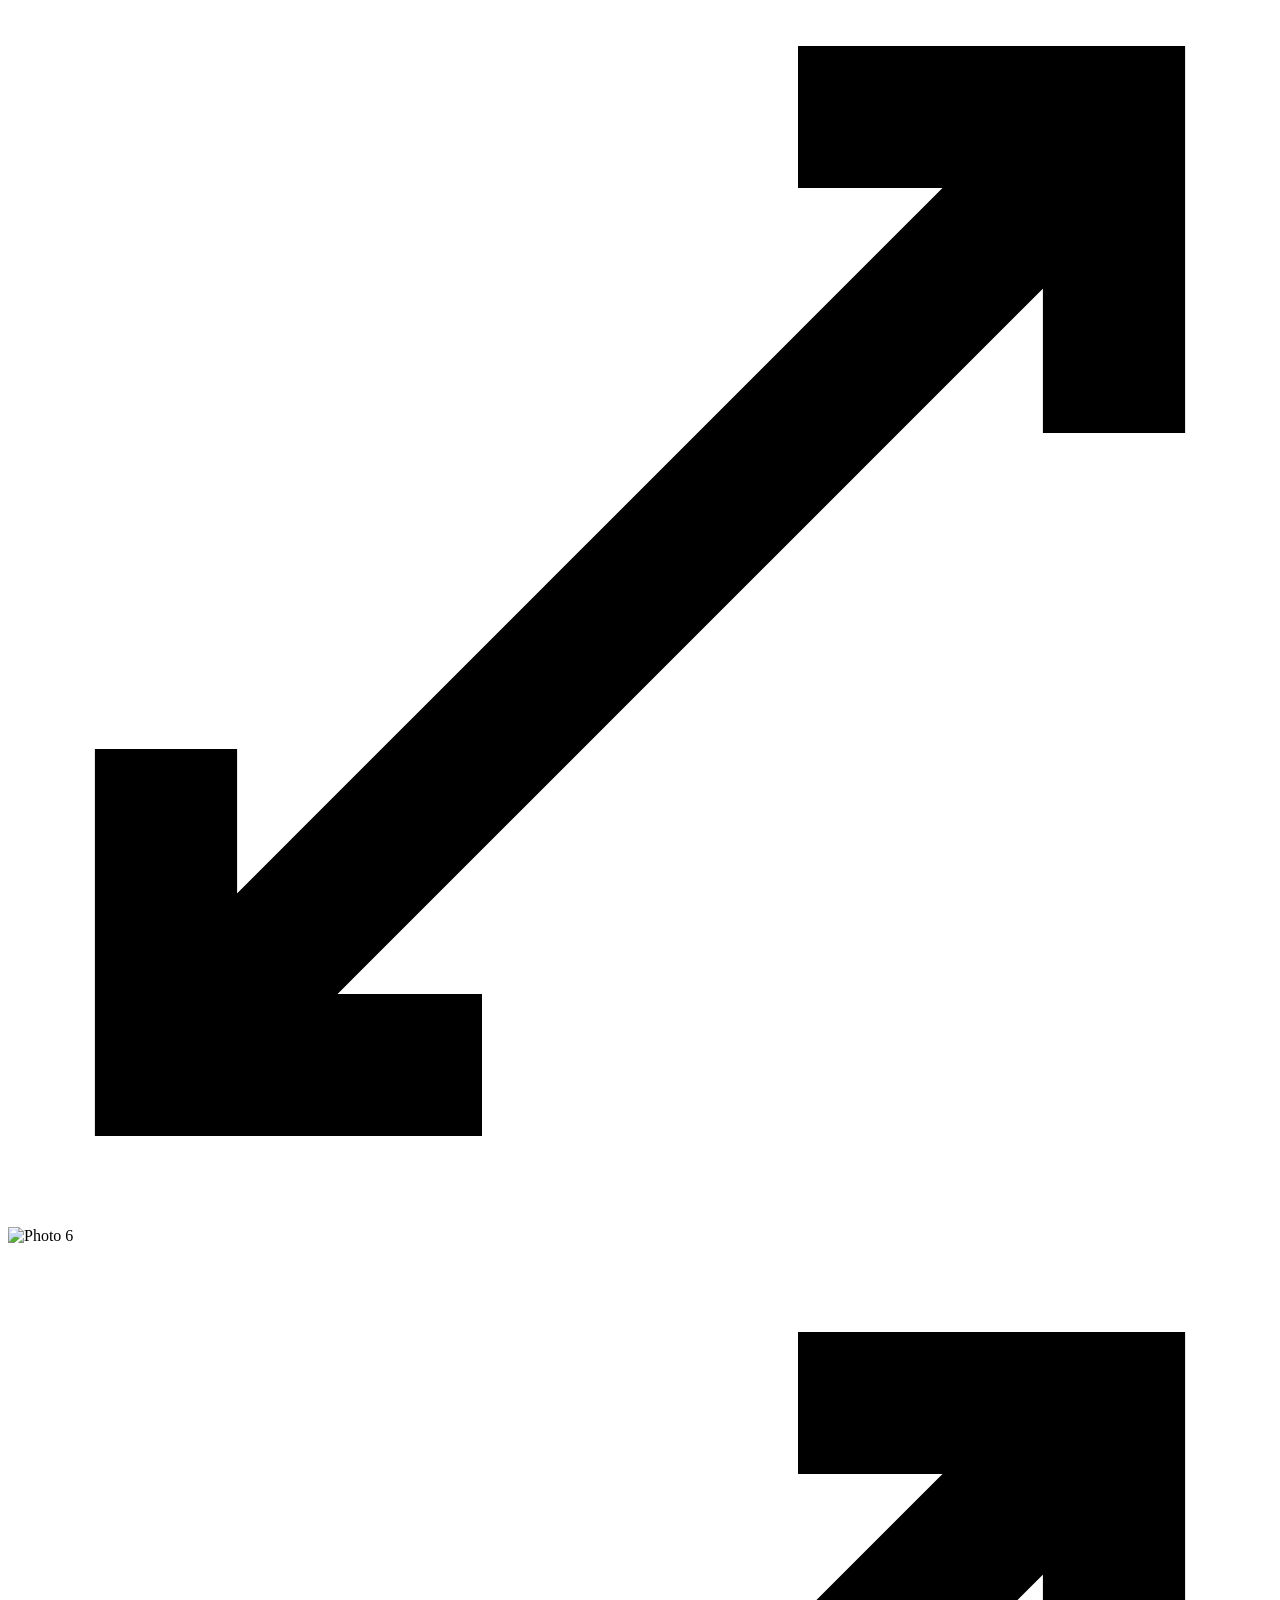
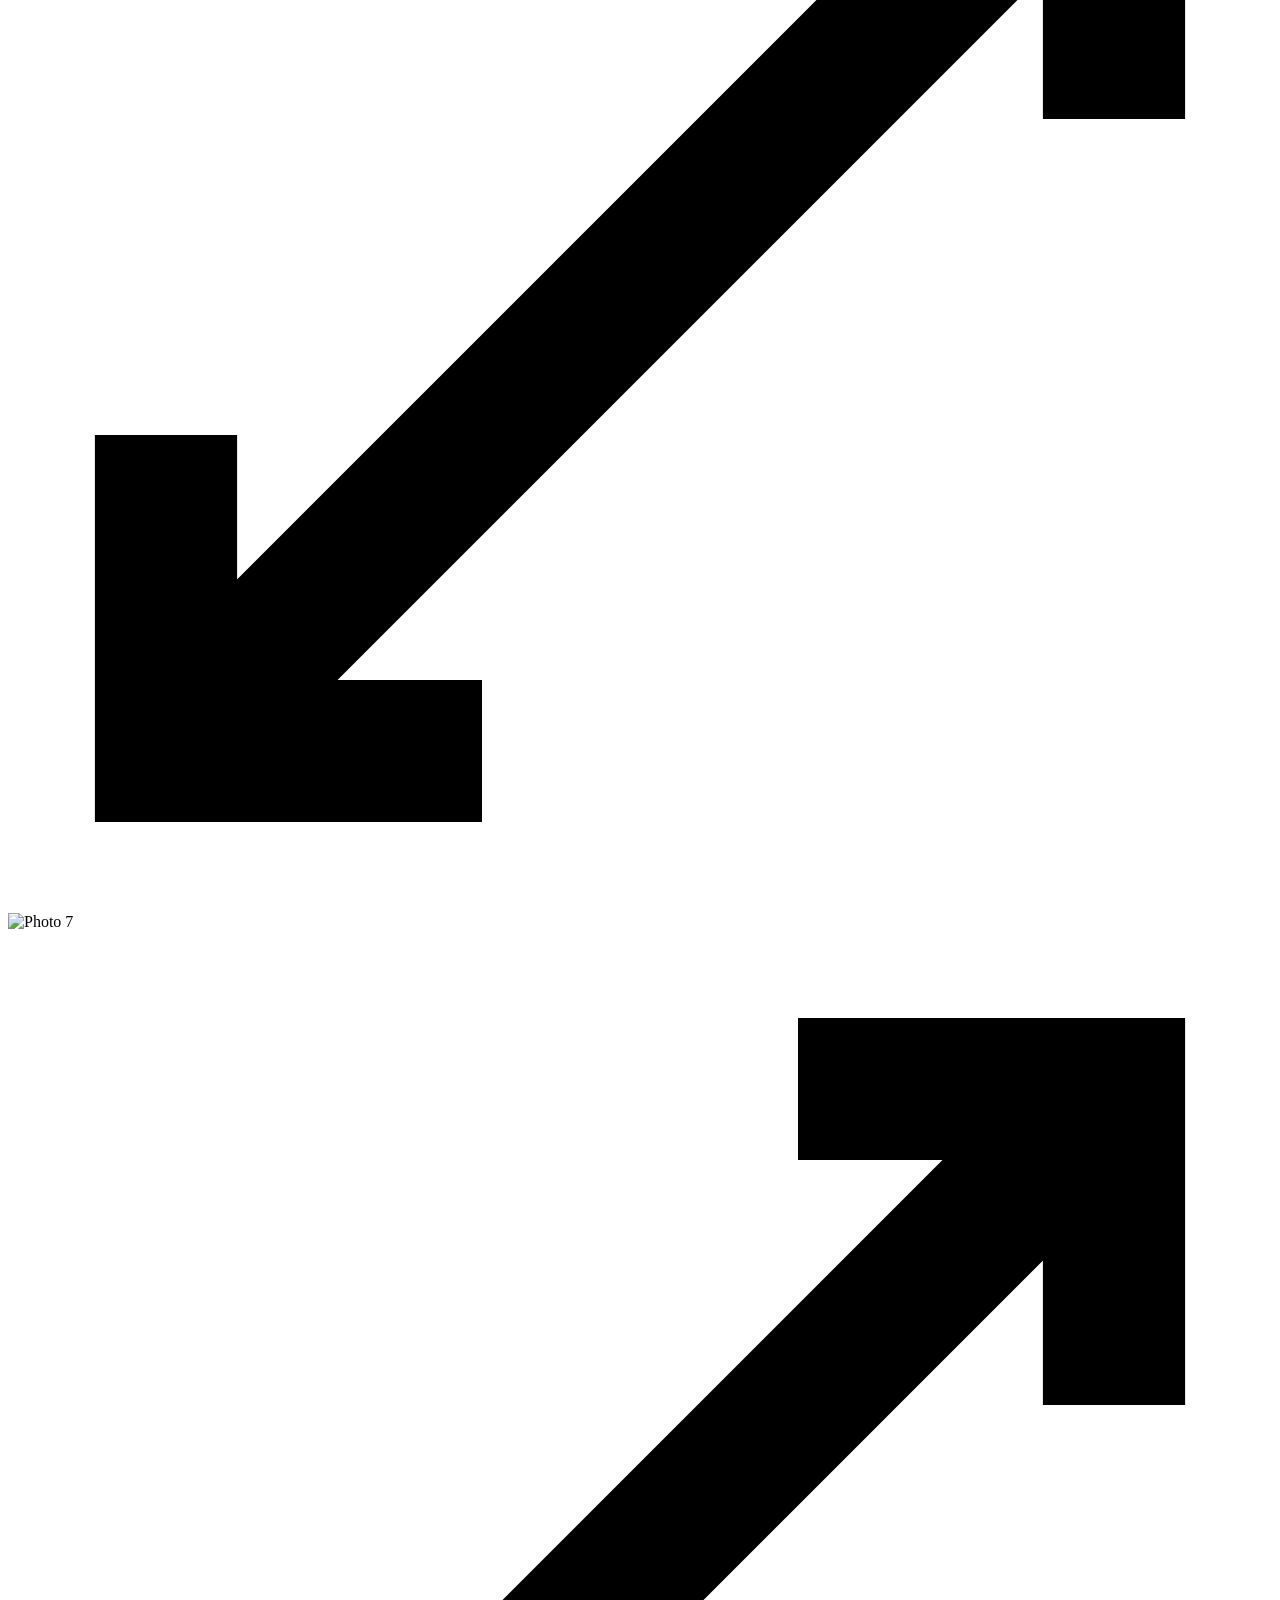
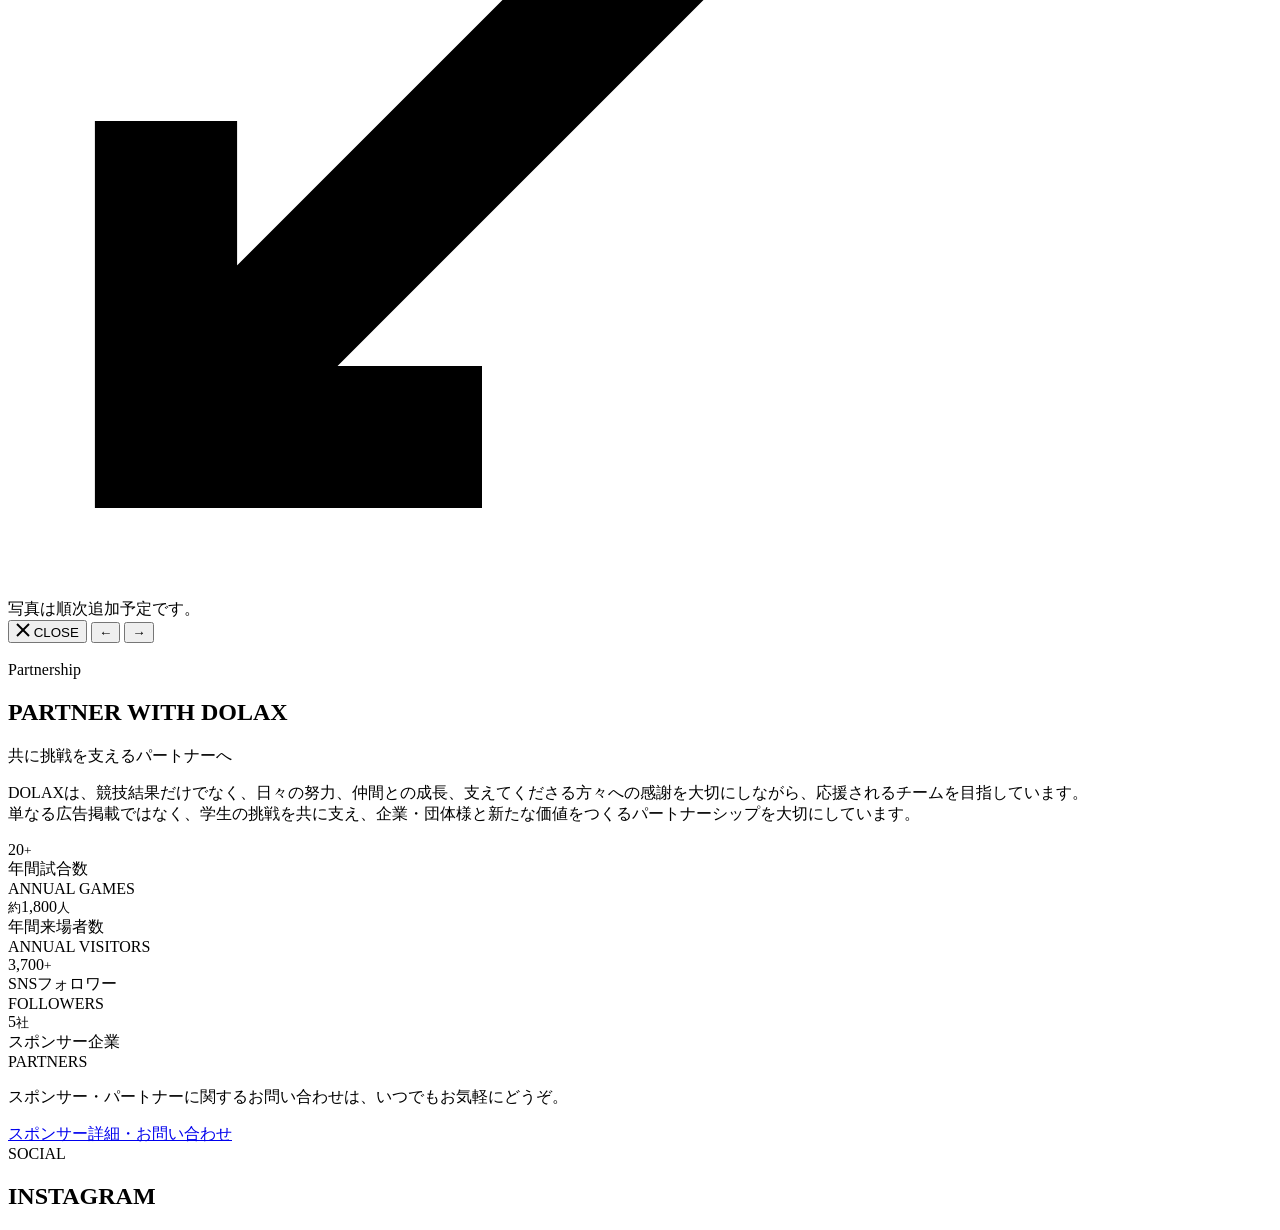
==== commit 2e4e5596: "Add Instagram section with embed functionality" ====
--- a/index.html
+++ b/index.html
@@ -201,7 +201,7 @@
       <!-- EDIT: 動画を差し替える場合は src の動画IDを更新してください -->
       <div class="yt-embed-wrap">
         <iframe
-          src="https://youtu.be/LKJr2jWWQrw?si=Gxd65YfWC2Rfu1MX"
+          src="https://www.youtube.com/embed/LKJr2jWWQrw?autoplay=1&mute=1&loop=1&playlist=LKJr2jWWQrw"
           title="同志社大学男子ラクロス部 公式YouTube動画"
           frameborder="0"
           allow="accelerometer; encrypted-media; gyroscope; picture-in-picture; web-share"
@@ -398,6 +398,23 @@
   </div>
 </section>
 
+  <!-- INSTAGRAM -->
+<section class="insta-sec">
+  <div class="wrap">
+    <div class="kicker">SOCIAL</div>
+    <h2 class="sec-title">INSTAGRAM</h2>
+    <div class="sec-divider"></div>
+    <div class="insta-embed-wrap">
+      <blockquote
+        class="instagram-media"
+        data-instgrm-permalink="https://www.instagram.com/dolax.doshisha/"
+        data-instgrm-version="14"
+        style="width:100%;max-width:540px;margin:0 auto;">
+      </blockquote>
+    </div>
+  </div>
+</section>
+<script async src="//www.instagram.com/embed.js"></script>
 <!-- FOOTER -->
 <footer id="site-footer"></footer>
 
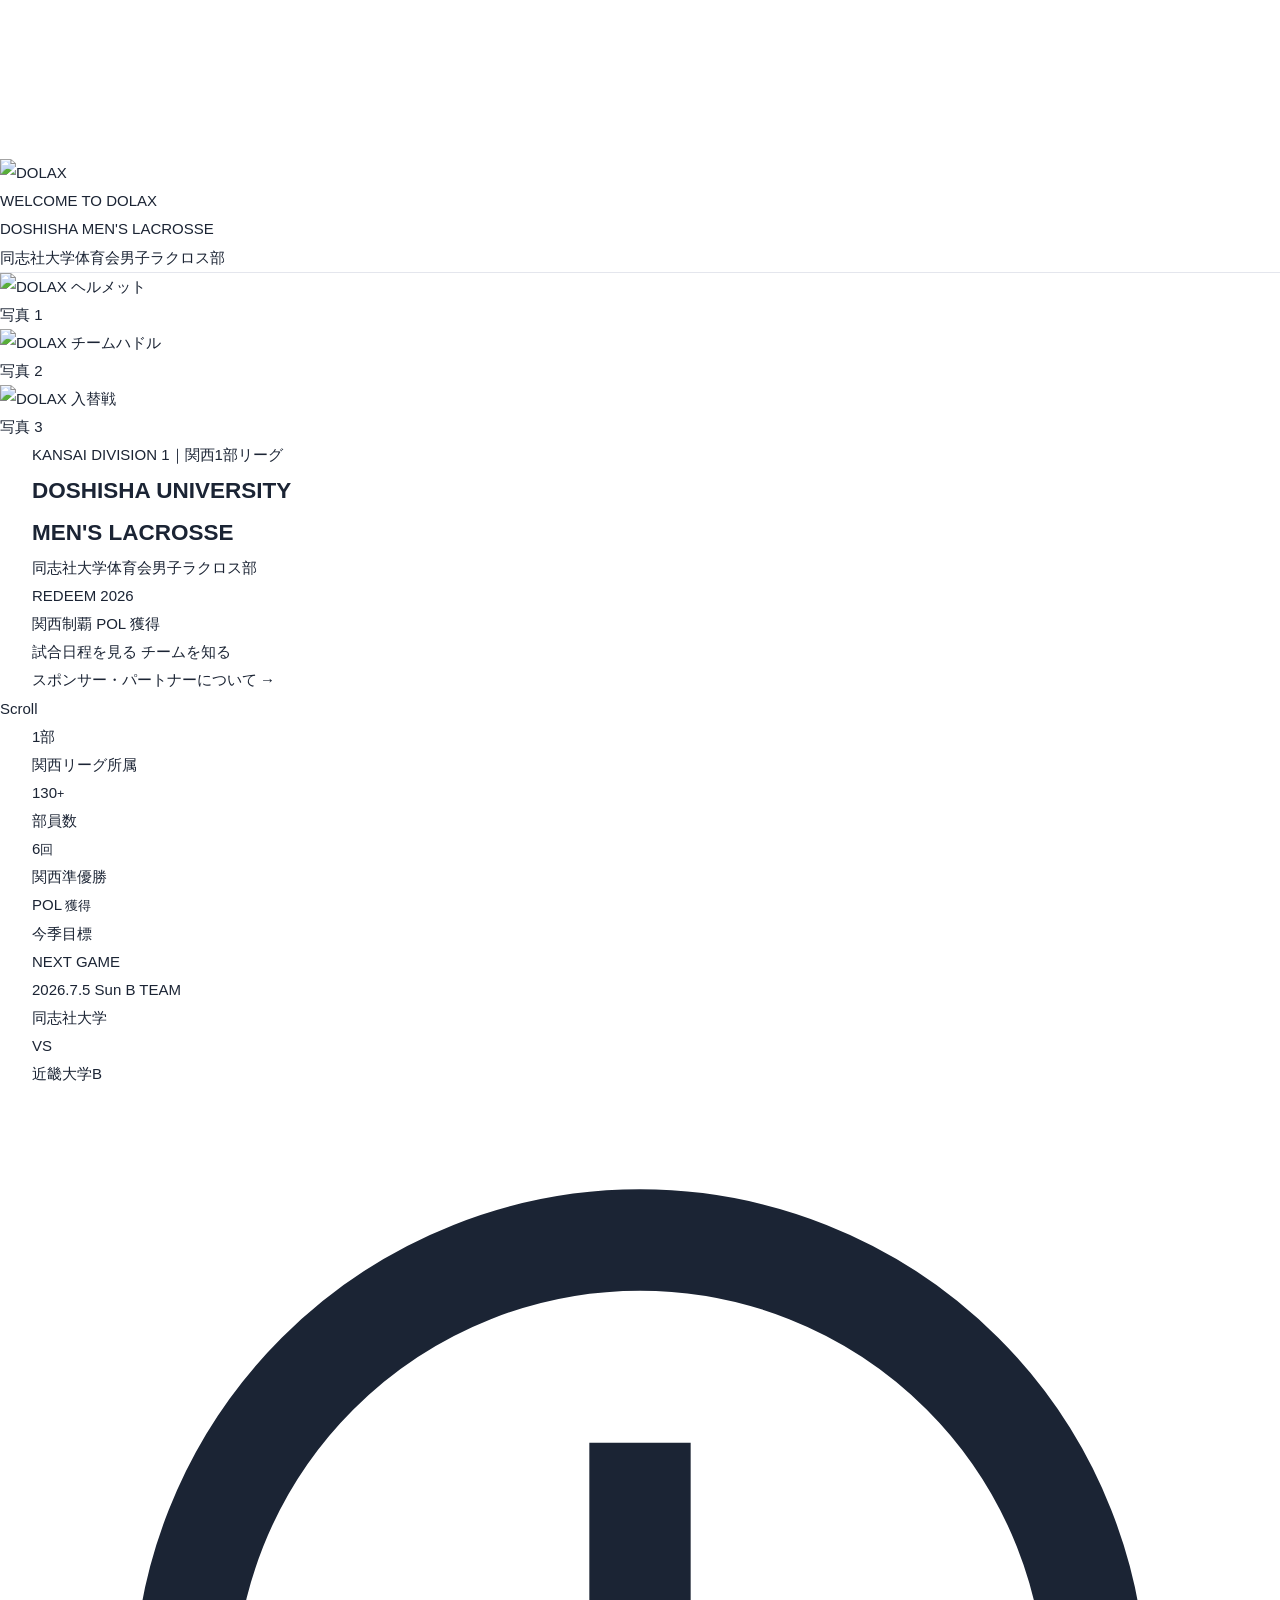
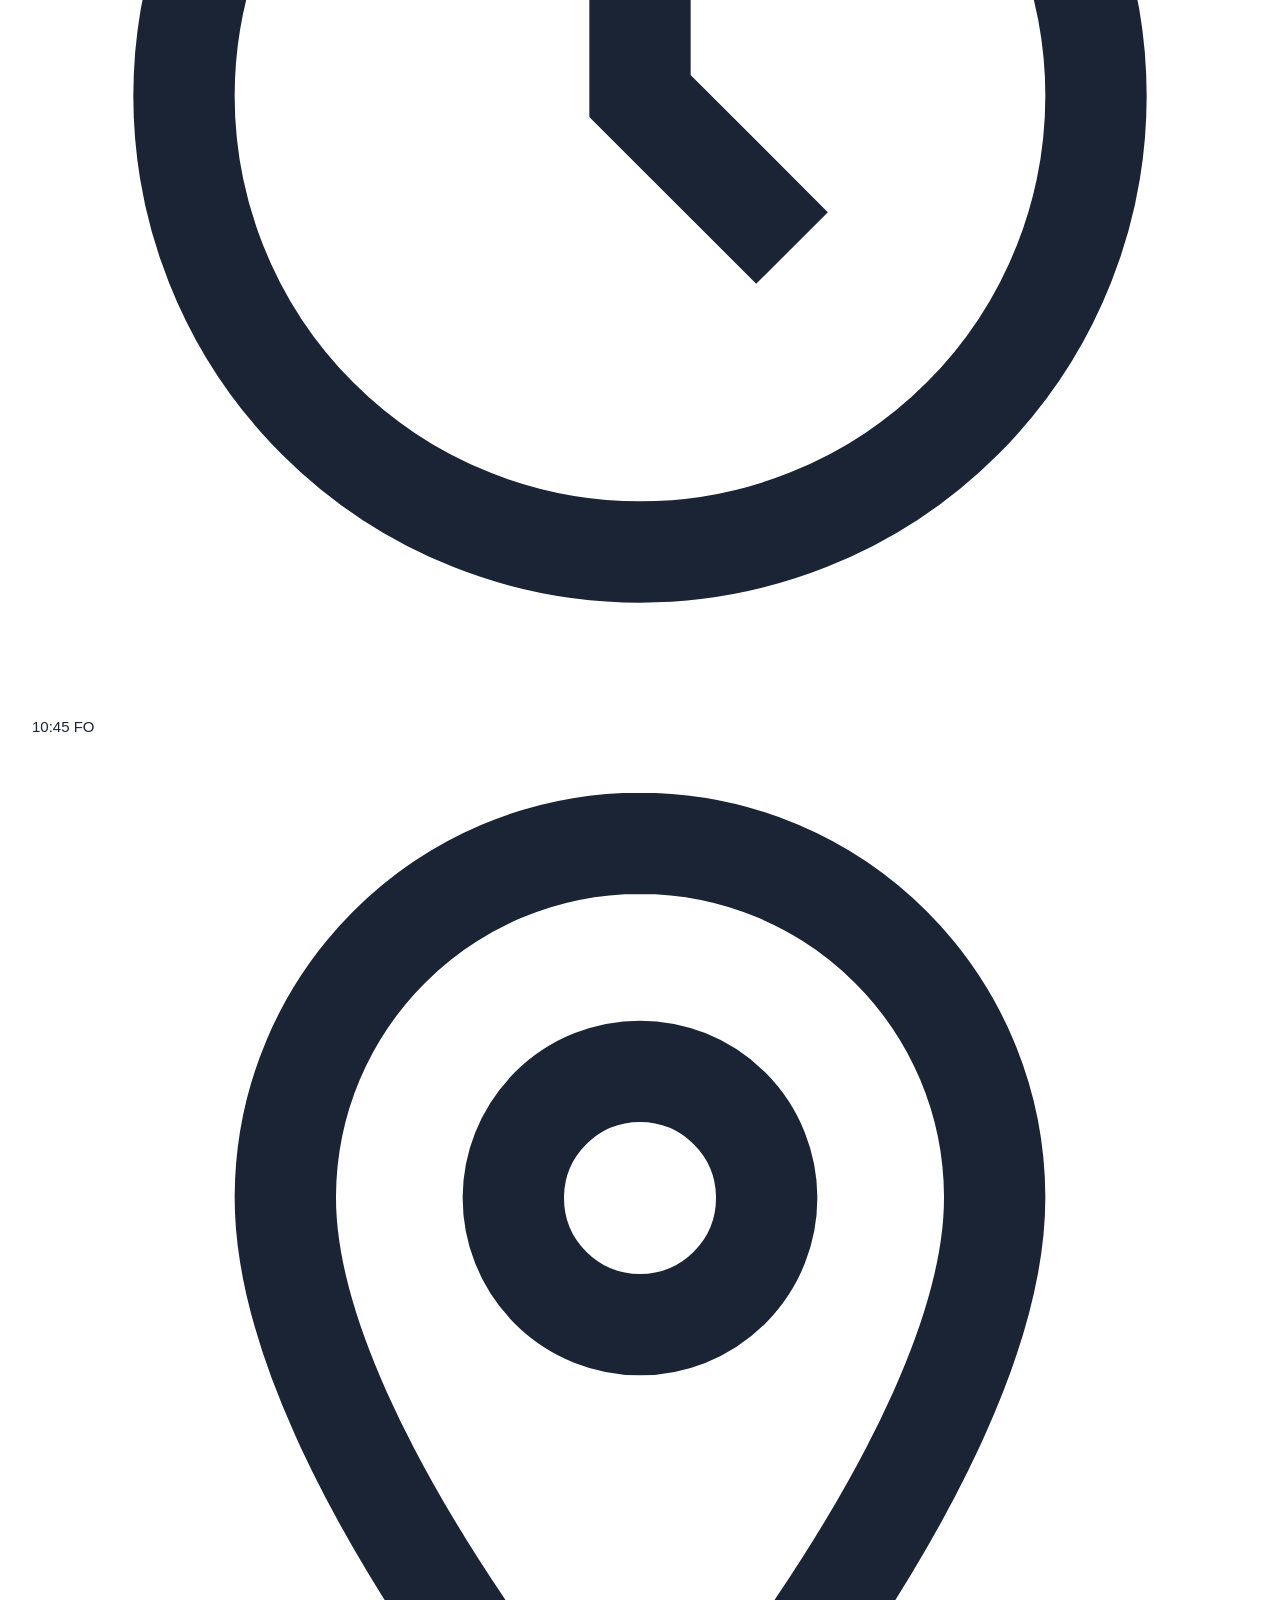
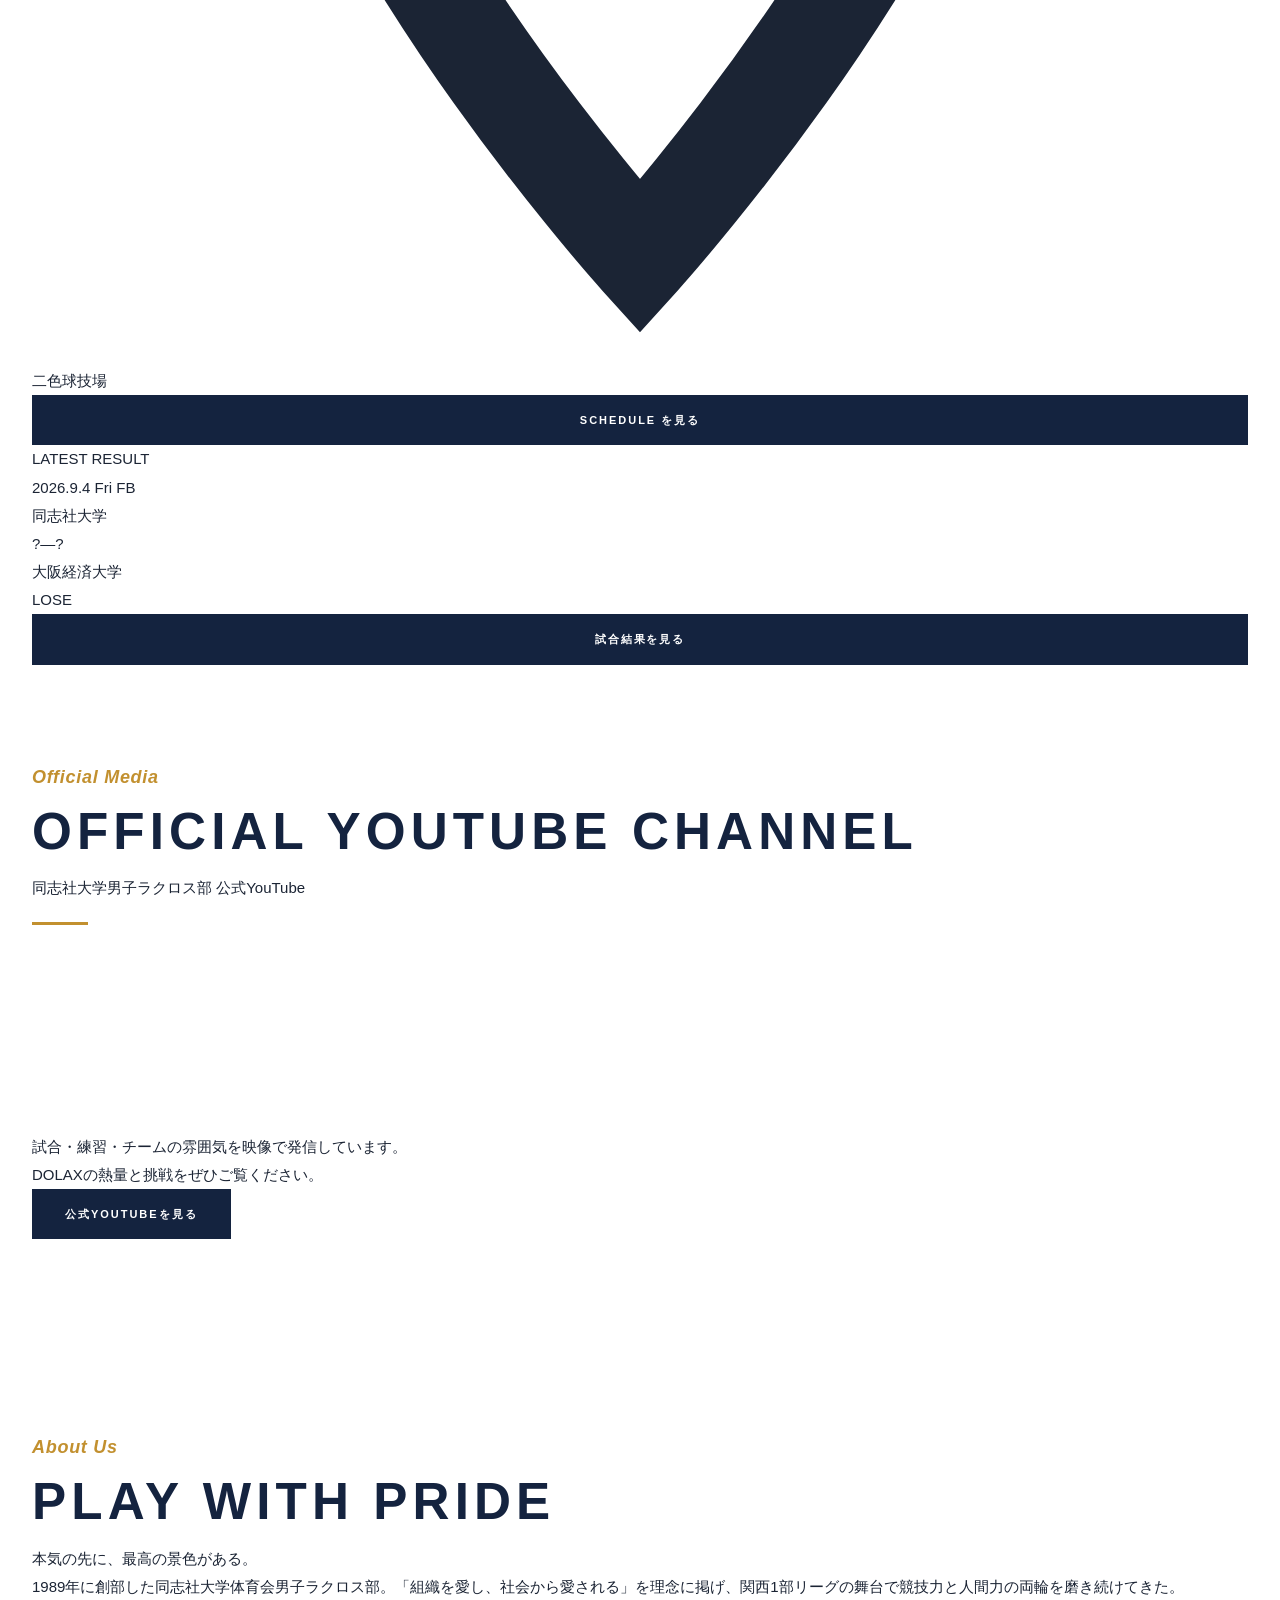
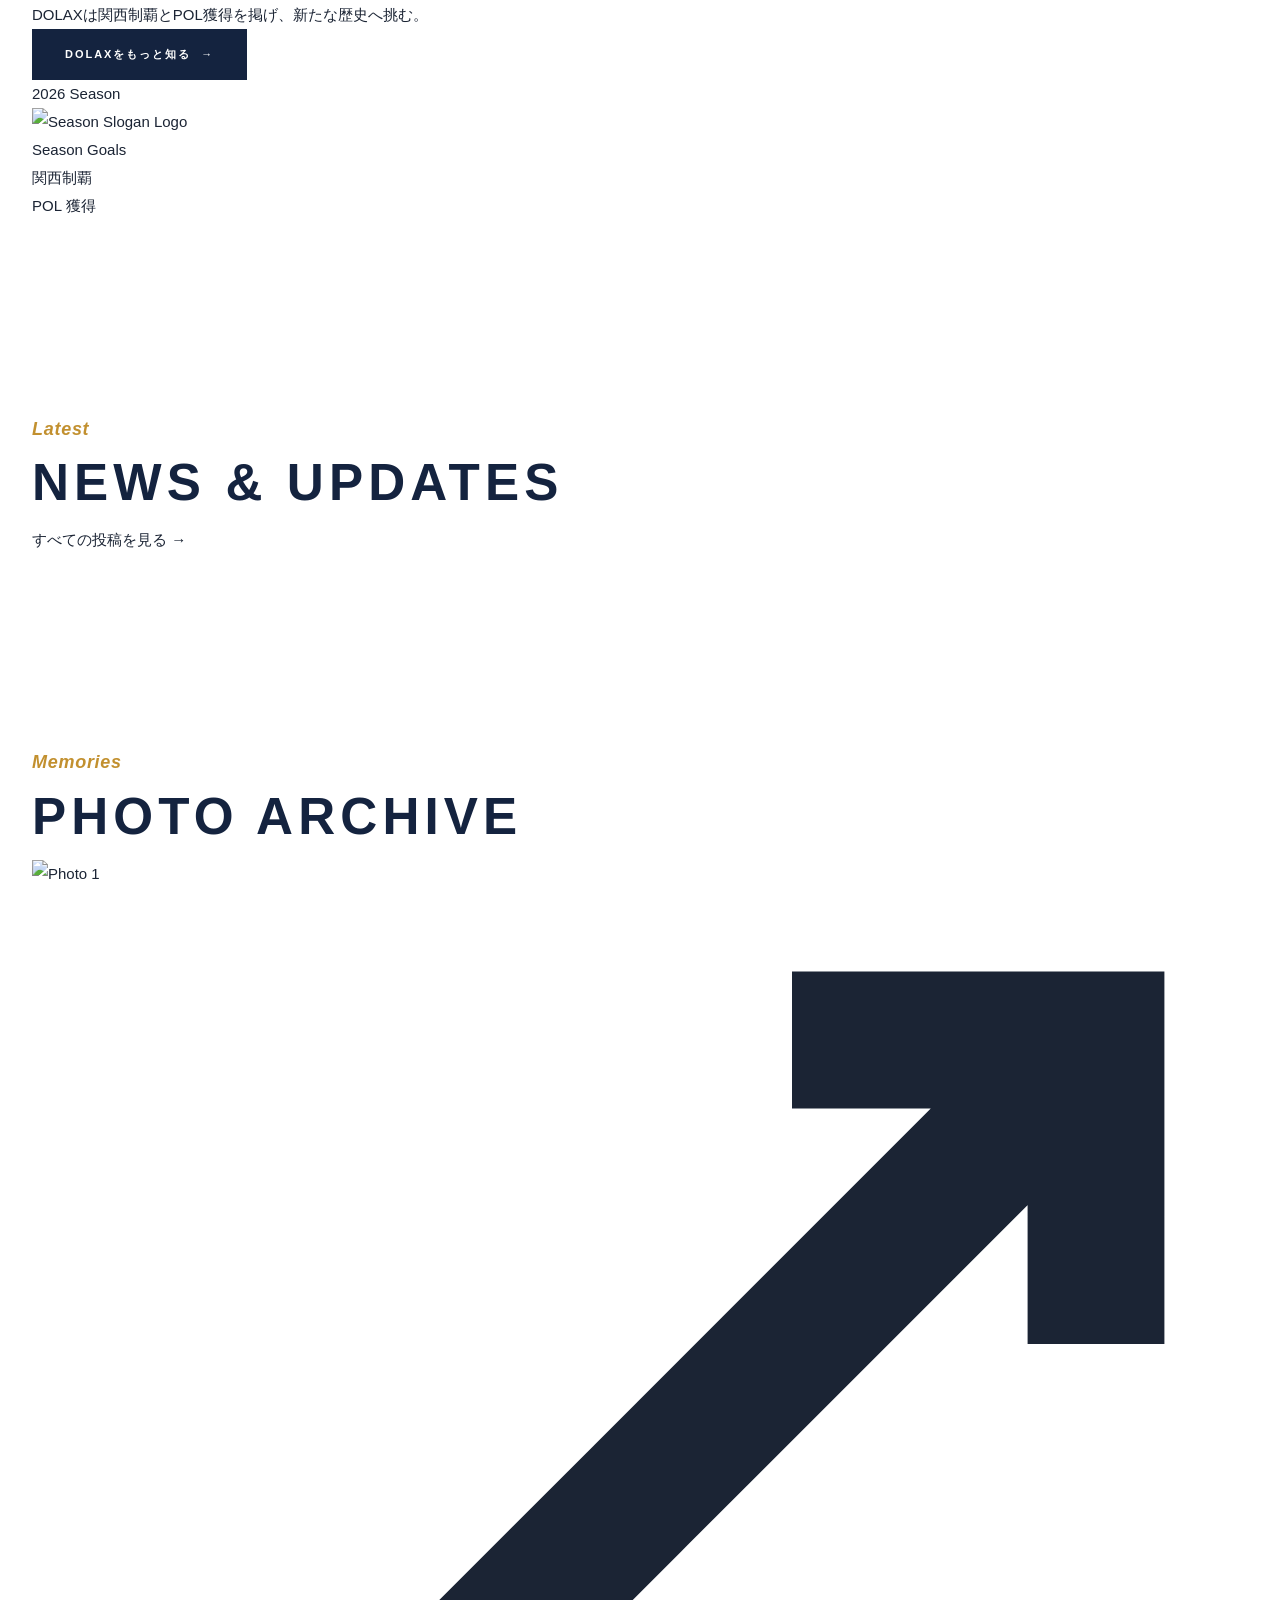
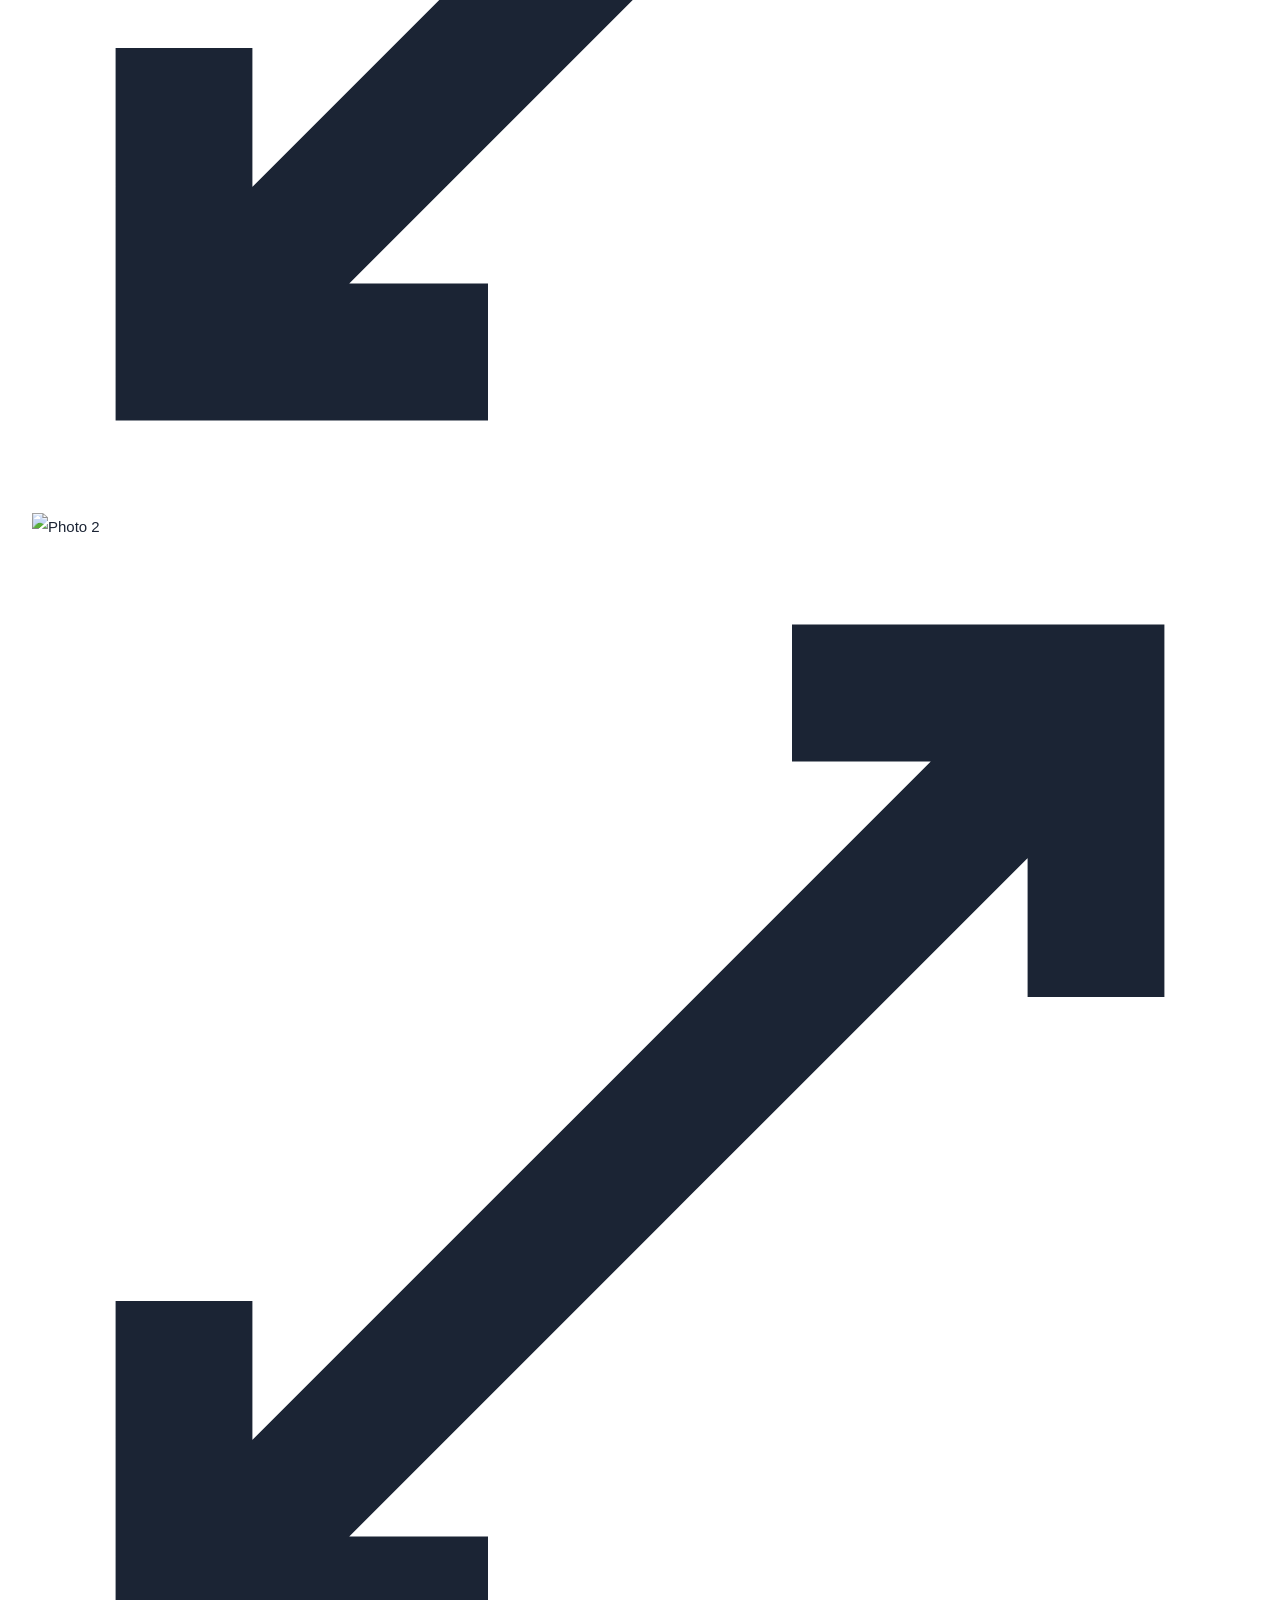
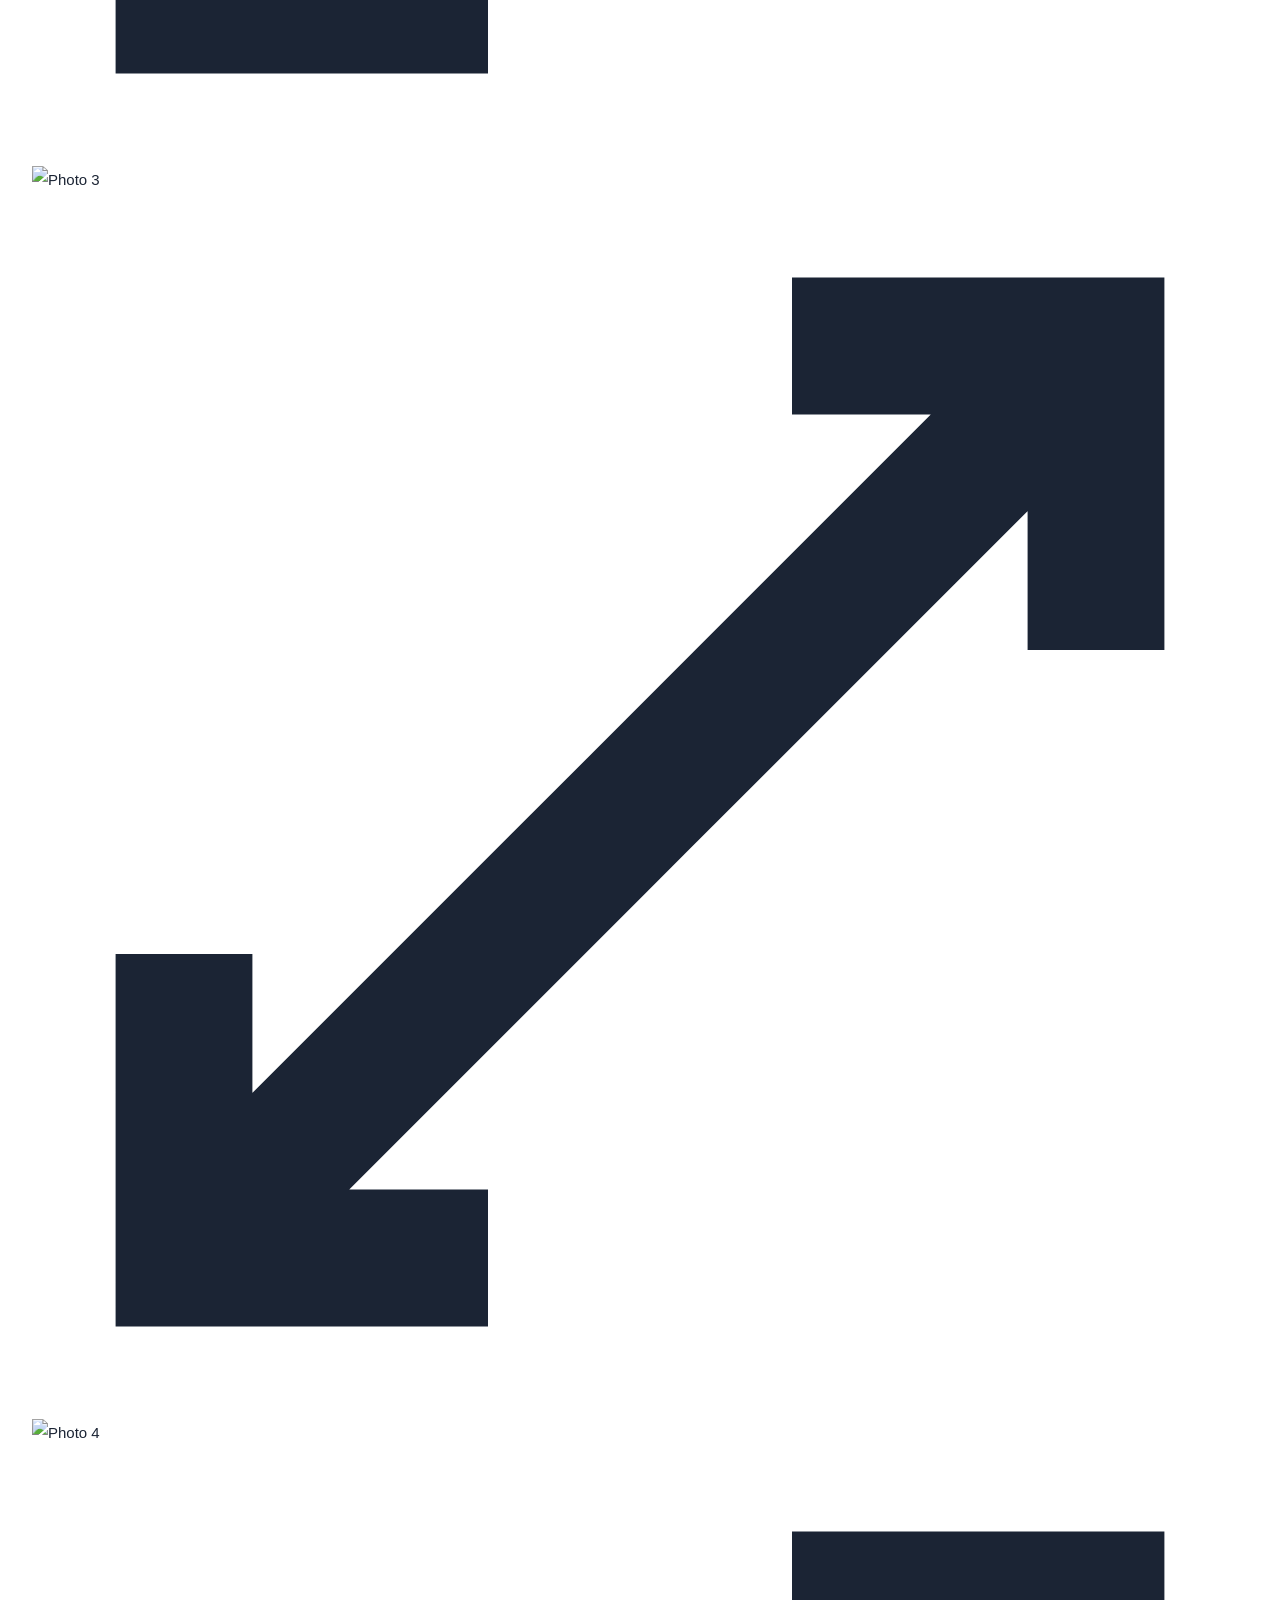
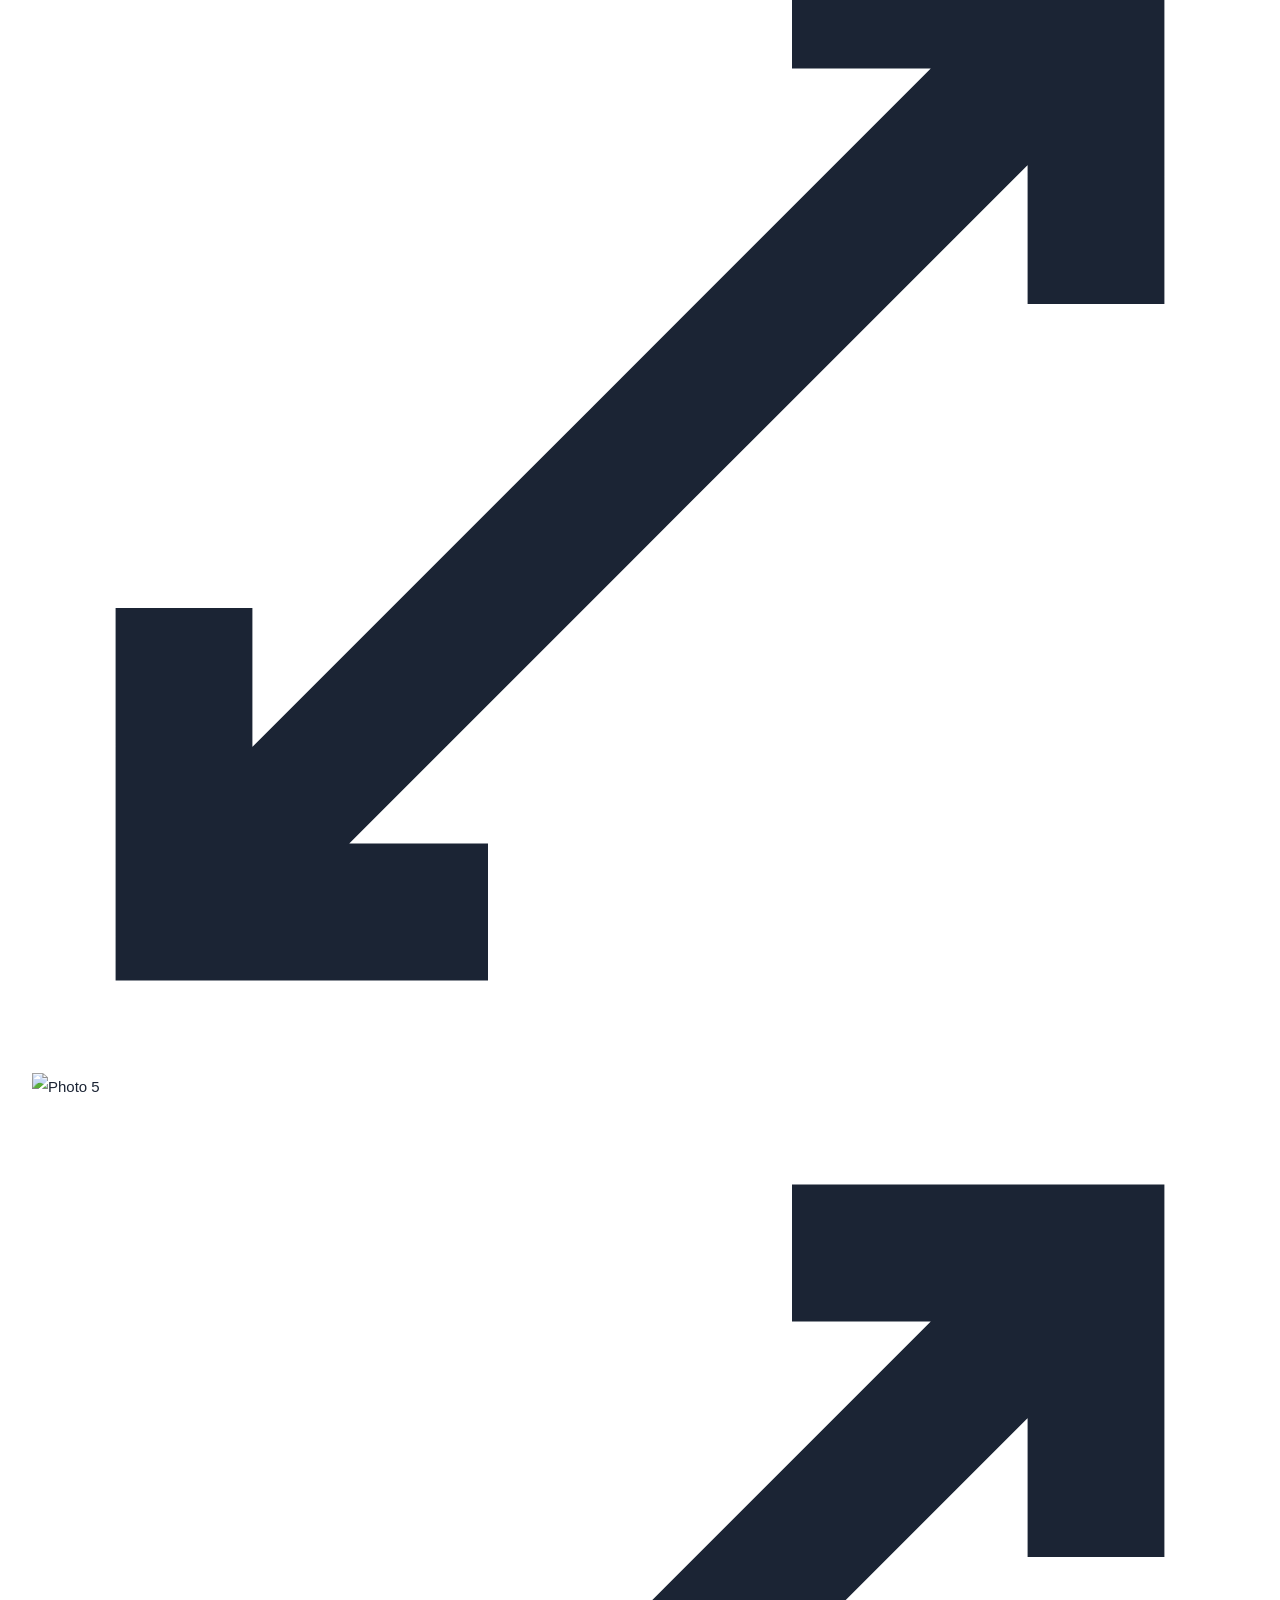
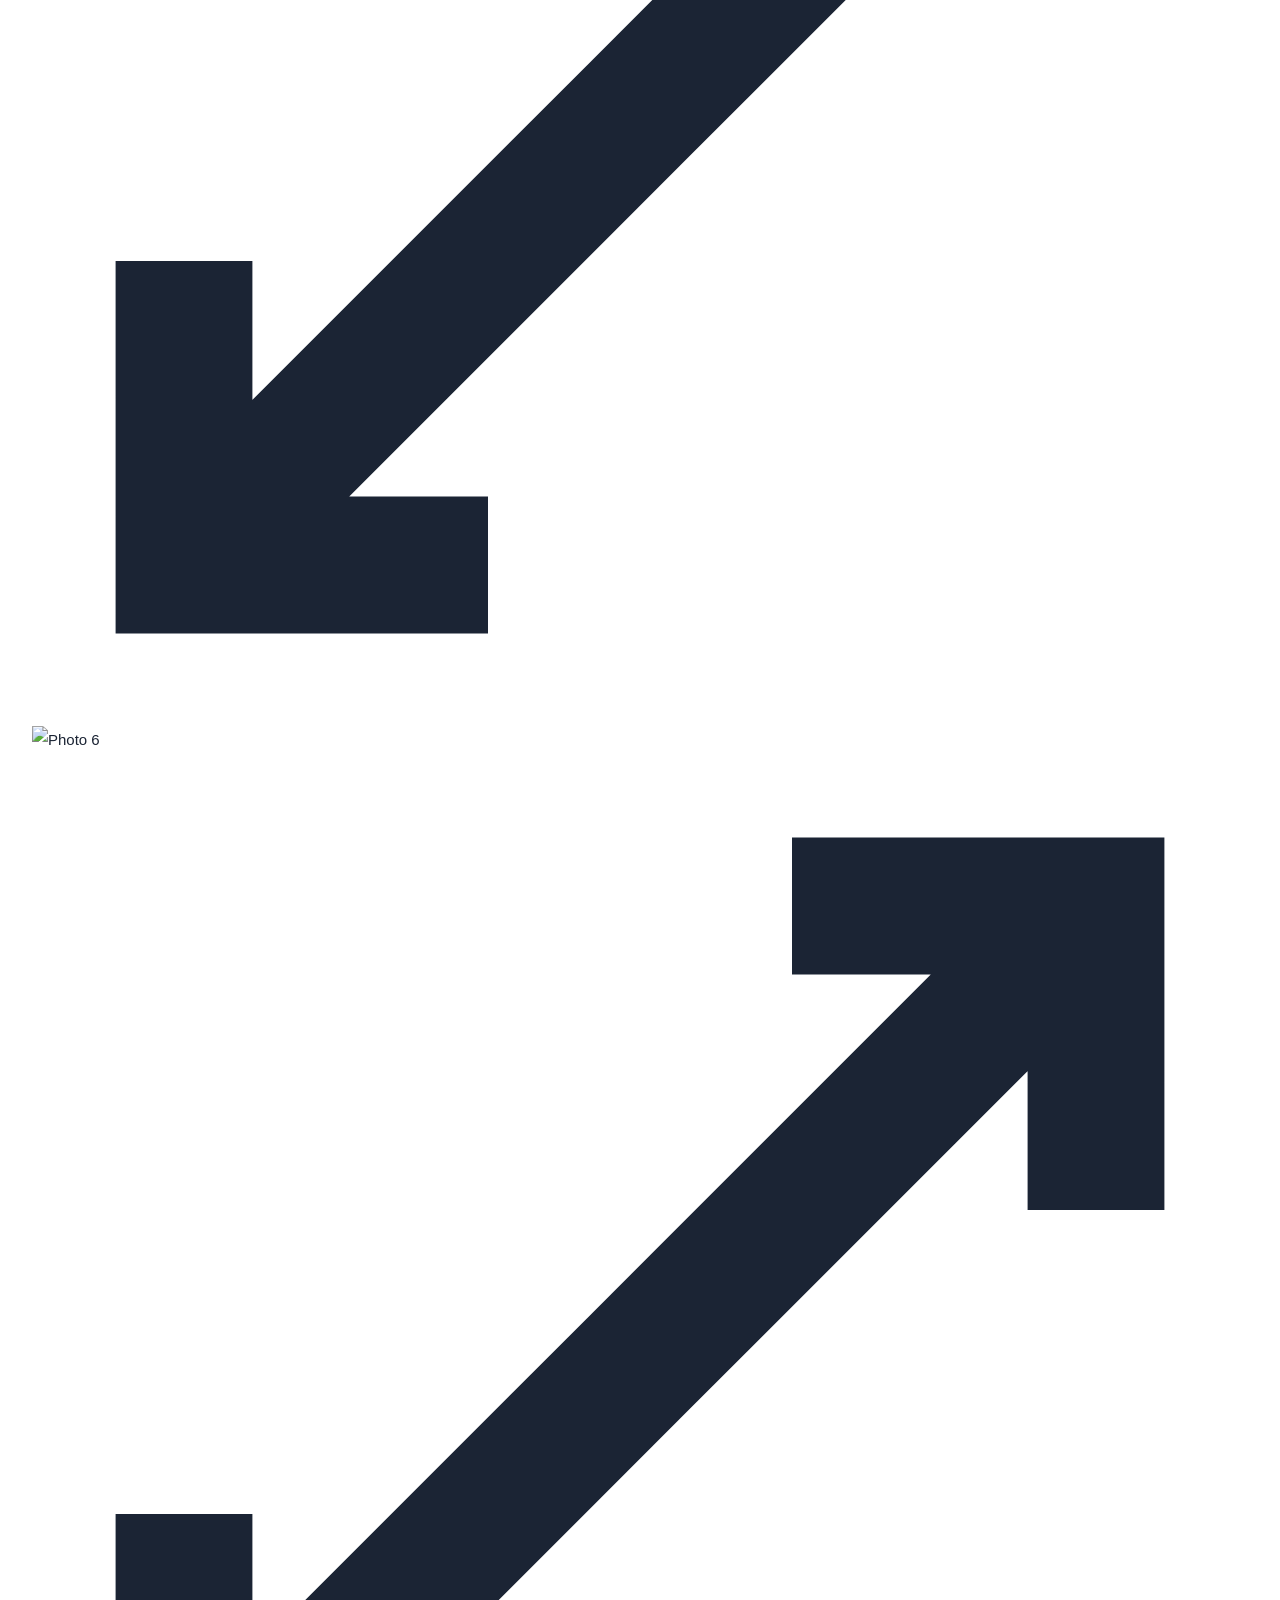
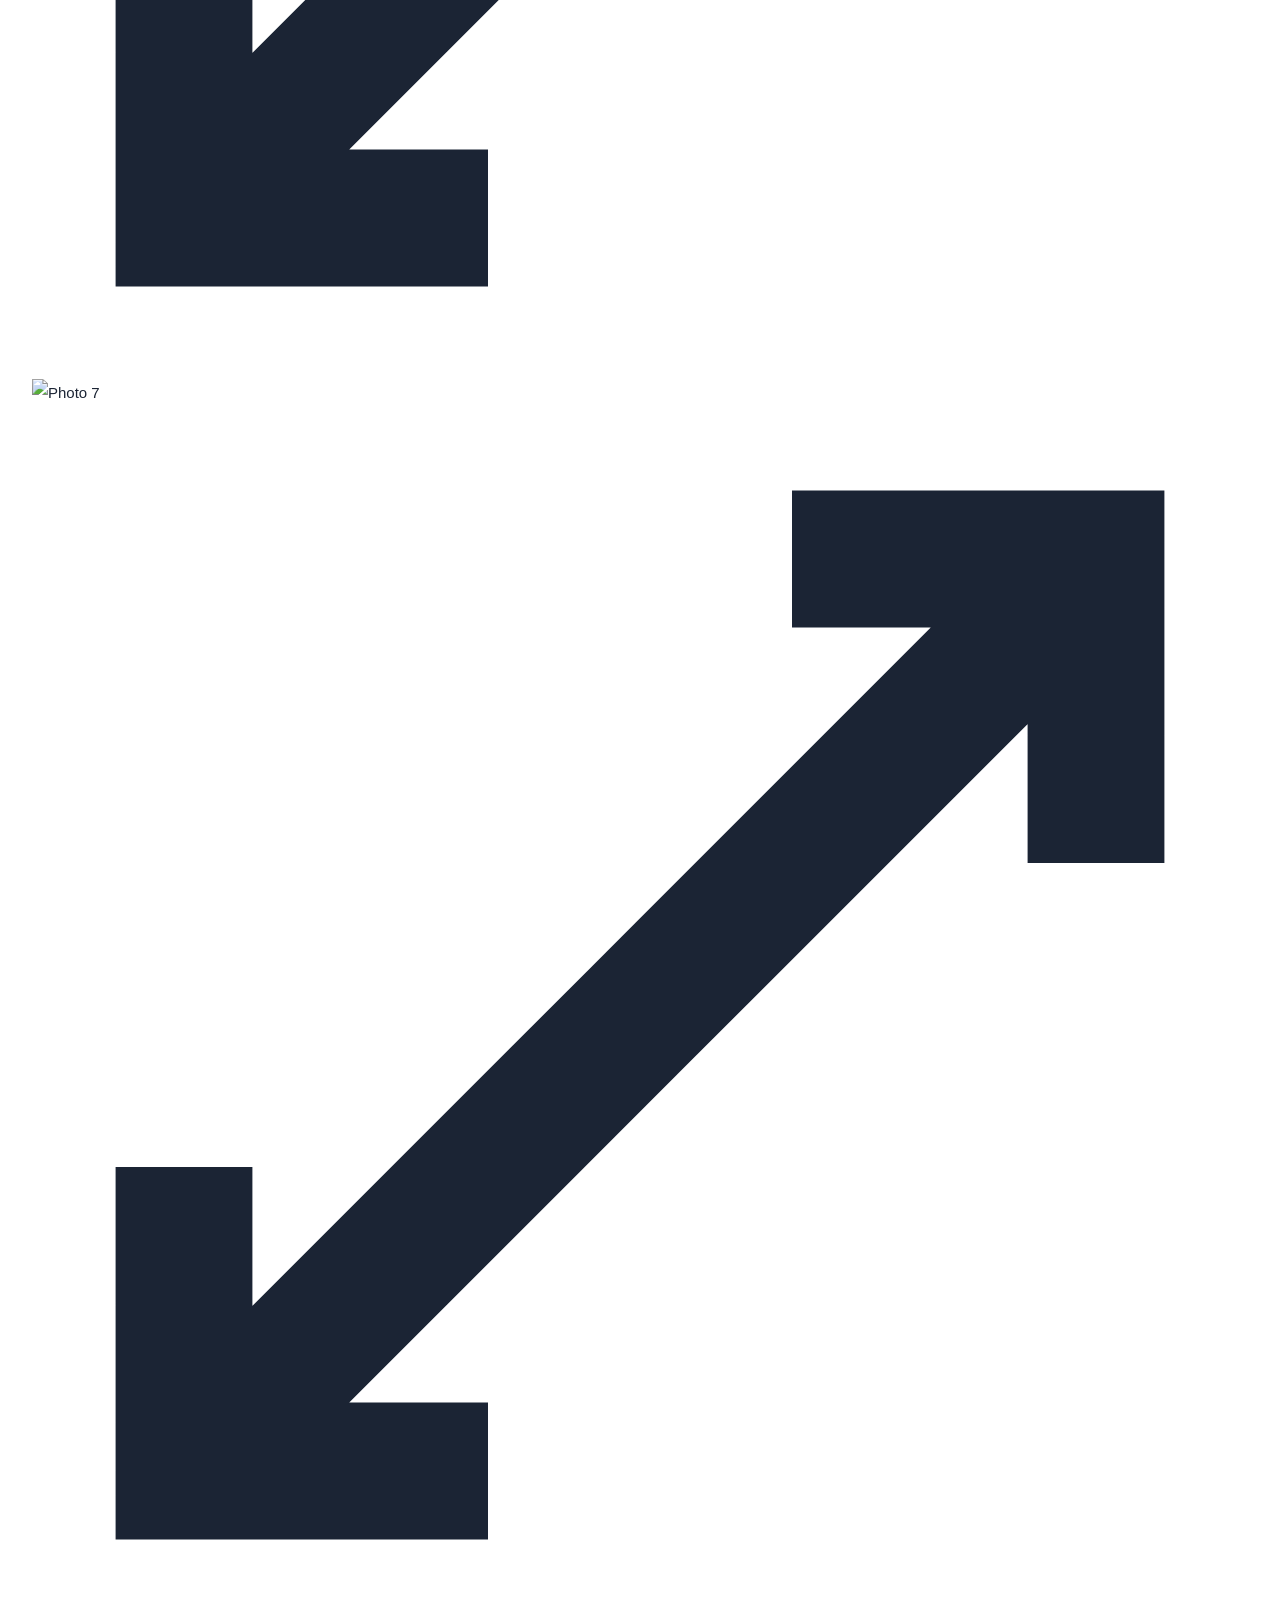
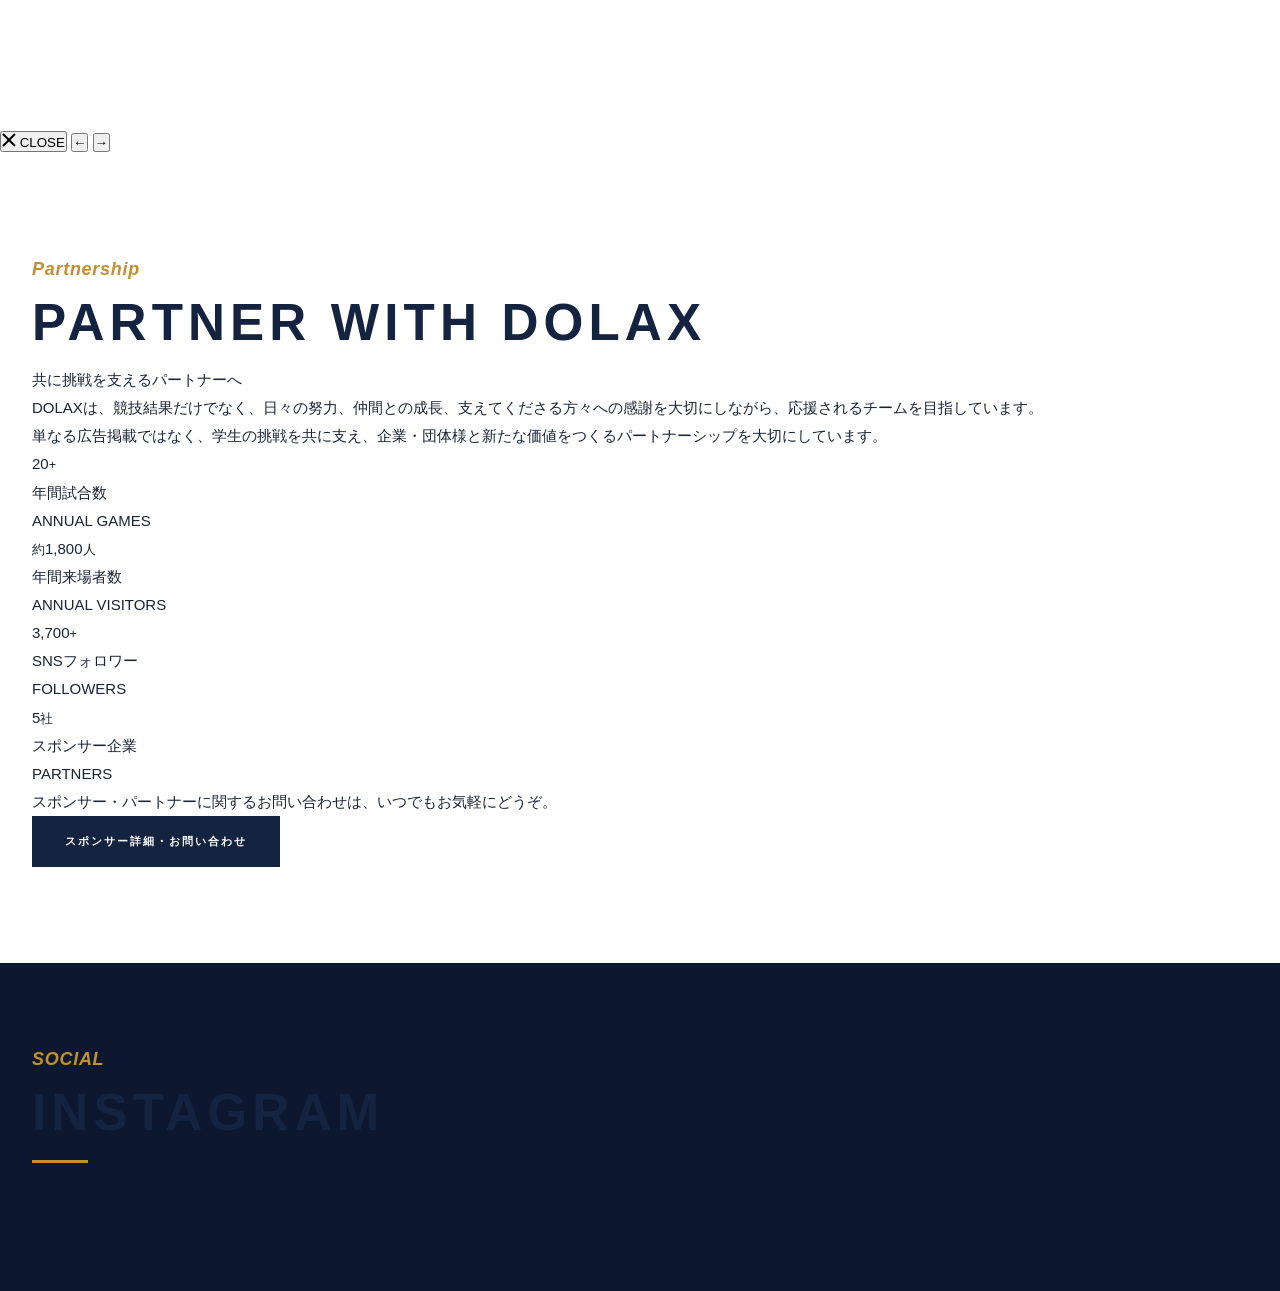
==== commit 0d5240d2: "Add goals section to hero section in index.html" ====
--- a/index.html
+++ b/index.html
@@ -88,8 +88,11 @@
         <div class="eyebrow"><span class="tick"></span>KANSAI DIVISION 1<span class="jp">｜関西1部リーグ</span></div>
         <h1>DOSHISHA UNIVERSITY<br>MEN'S LACROSSE</h1>
         <div class="hero-univ">同志社大学体育会男子ラクロス部</div>
-        <div class="hero-season-tag" id="heroSeasonTag">REDEEM 2026</div>
-        <div class="hero-btns">
+<div class="hero-season-tag" id="heroSeasonTag">REDEEM 2026</div>
+<div class="hero-goals">
+  <span class="hero-goal">関西制覇</span>
+  <span class="hero-goal">POL 獲得</span>
+</div>        <div class="hero-btns">
           <a href="schedule.html" class="hbtn solid">試合日程を見る</a>
           <a href="#about" class="hbtn ghost">チームを知る</a>
         </div>
--- a/assets/css/style.css
+++ b/assets/css/style.css
@@ -0,0 +1,243 @@
+/* ============================================================
+   DOLAX Shared Styles
+   ============================================================ */
+
+/* ============ VARIABLES ============ */
+:root {
+  --navy:      #14233f;
+  --navy-deep: #0d1830;
+  --navy-mid:  #1b2f52;
+  --gold:      #c2902f;
+  --gold-soft: #d2a64e;
+  --cream:     #ffffff;
+  --paper:     #ffffff;
+  --ink:       #1b2434;
+  --muted:     #697086;
+  --line:      #e4e6ed;
+  --maxw:      1320px;
+  --font-heading: "Barlow Condensed", sans-serif;
+  --font-body:    "Noto Sans JP", "Noto Sans", sans-serif;
+  --font-accent:  "Montserrat", sans-serif;
+  --font-en:      "Barlow Condensed", sans-serif;
+  --font-number:  "Barlow Condensed", sans-serif;
+  --tracking-wide:   .10em;
+  --tracking-wider:  .16em;
+  --tracking-widest: .24em;
+  --lh-body:    1.875;
+  --lh-heading: 1.05;
+}
+
+/* ============ RESET ============ */
+*, *::before, *::after { box-sizing: border-box; margin: 0; padding: 0; }
+html { scroll-behavior: smooth; overflow-x: hidden; }
+body { font-family: var(--font-body); background: var(--cream); color: var(--ink); line-height: var(--lh-body); font-size: 15px; -webkit-font-smoothing: antialiased; overflow-x: hidden; }
+a { color: inherit; text-decoration: none; }
+img { display: block; max-width: 100%; }
+.wrap { max-width: var(--maxw); margin: 0 auto; padding: 0 32px; }
+
+/* ── Utility ── */
+.is-hidden { display: none !important; }
+
+/* Skip navigation (accessibility) */
+.skip-link {
+  position: absolute; top: -100px; left: 16px; z-index: 9999;
+  background: var(--gold); color: #1d1b10;
+  font-family: var(--font-accent); font-weight: 700;
+  font-size: 12px; letter-spacing: .14em; text-transform: uppercase;
+  padding: 12px 24px; text-decoration: none;
+  transition: top .2s;
+}
+.skip-link:focus { top: 8px; }
+
+/* Keyboard focus ring */
+:focus-visible { outline: 2px solid var(--gold); outline-offset: 3px; }
+
+/* ============ HEADER ============ */
+header {
+  position: sticky; top: 0; z-index: 50;
+  background: rgba(255,255,255,.92); backdrop-filter: blur(8px);
+  border-bottom: 1px solid var(--line);
+}
+.nav { display: flex; align-items: center; justify-content: space-between; height: 88px; }
+.logo { display: flex; align-items: center; }
+.logo-img { height: 76px; width: auto; display: block; }
+.nav-links { display: flex; gap: 28px; align-items: center; }
+.nav-links a {
+  font-family: "Montserrat", sans-serif; font-weight: 700; font-size: 12px; letter-spacing: .16em; text-transform: uppercase;
+  color: var(--ink); position: relative; padding: 4px 0; transition: color .2s;
+}
+.nav-links a::after {
+  content: ""; position: absolute; left: 0; bottom: -2px;
+  width: 0; height: 2px; background: var(--gold); transition: width .25s;
+}
+.nav-links a:hover { color: var(--gold); }
+.nav-links a:hover::after { width: 100%; }
+.nav-links a.active { color: var(--gold); }
+.nav-links a.active::after { width: 100%; }
+.hamburger { display: none; flex-direction: column; gap: 6px; cursor: pointer; padding: 4px 8px; min-height: 44px; align-items: center; justify-content: center; border: none; background: none; }
+.hamburger span { width: 26px; height: 2px; background: var(--navy); display: block; transition: transform .25s, opacity .2s; transform-origin: center; }
+
+/* ============ PAGE TITLE ============ */
+.page-title-row { background: var(--cream); border-bottom: 2px solid var(--gold); }
+.page-title-inner { padding: 26px 0 22px; display: flex; align-items: baseline; gap: 14px; }
+.page-title-en { font-family: var(--font-heading); font-weight: 800; font-size: 26px; letter-spacing: .22em; color: var(--navy); text-transform: uppercase; }
+.page-title-ja { font-family: var(--font-body); font-size: 12px; color: var(--muted); letter-spacing: .06em; }
+
+/* ============ SECTION COMMON ============ */
+section { position: relative; }
+.sec-pad    { padding: 96px 0; }
+.sec-pad-sm { padding: 72px 0; }
+.sec-pad-xs { padding: 56px 0; }
+.kicker { font-family: var(--font-accent); font-style: italic; font-weight: 700; color: var(--gold); font-size: 18px; margin-bottom: 10px; letter-spacing: .04em; }
+.sec-title { font-family: var(--font-heading); font-weight: 800; font-size: clamp(44px, 4vw, 62px); letter-spacing: .10em; color: var(--navy); line-height: var(--lh-heading); margin-bottom: 16px; text-transform: uppercase; }
+.sec-lead { font-size: 15px; color: #3a4154; line-height: 1.9; max-width: 64ch; }
+.sec-divider { width: 56px; height: 3px; background: var(--gold); margin: 20px 0 48px; }
+
+/* ============ BUTTONS ============ */
+.btn-primary,
+.btn-outline,
+.btn-outline-light {
+  display: inline-block;
+  font-family: var(--font-accent);
+  font-weight: 700;
+  font-size: 11px;
+  letter-spacing: .18em;
+  text-transform: uppercase;
+  text-align: center;
+  text-decoration: none;
+  padding: 14px 32px;
+  border: 1px solid transparent;
+  transition: background .2s, color .2s, border-color .2s;
+  cursor: pointer;
+}
+.btn-primary { background: var(--navy); color: #fff; border-color: var(--navy); }
+.btn-primary:hover { background: var(--gold); border-color: var(--gold); color: #1d1b10; }
+.btn-outline { background: transparent; color: var(--navy); border-color: var(--navy); }
+.btn-outline:hover { background: var(--navy); color: #fff; }
+.btn-outline-light { background: transparent; color: #fff; border-color: rgba(255,255,255,.55); }
+.btn-outline-light:hover { background: var(--gold); border-color: var(--gold); color: #1d1b10; }
+.btn-wide { display: block; width: 100%; box-sizing: border-box; }
+.btn-sm { font-size: 10px; padding: 10px 22px; letter-spacing: .16em; }
+
+/* ============ CARD BASE ============ */
+.card-base {
+  background: var(--paper);
+  border: 1px solid var(--line);
+  border-top: 3px solid var(--gold);
+  padding: 28px 32px;
+}
+.card-base-sm { padding: 20px 24px; }
+
+/* ============ FOOTER ============ */
+footer { background: var(--navy-deep); color: #cdd5e4; }
+.foot-grid { display: grid; grid-template-columns: 1.6fr 1fr 1fr 1.4fr; gap: 40px; padding: 72px 0 48px; }
+.foot-logo { margin-bottom: 16px; }
+.foot-logo img { height: 72px; width: auto; filter: brightness(0) invert(1); opacity: .88; }
+.foot-brand p { font-size: 13px; color: #97a1b8; line-height: 1.9; margin-bottom: 6px; }
+.foot-soc { display: flex; gap: 14px; margin-top: 24px; flex-wrap: wrap; }
+.foot-soc a { width: 38px; height: 38px; border: 1px solid rgba(255,255,255,.22); display: flex; align-items: center; justify-content: center; transition: .2s; color: #cdd5e4; }
+.foot-soc a:hover { background: var(--gold); border-color: var(--gold); color: #1d1b10; }
+.foot-soc svg { width: 17px; height: 17px; }
+.foot-col h4 { font-family: "Montserrat", sans-serif; font-weight: 700; letter-spacing: .18em; font-size: 11px; text-transform: uppercase; color: #fff; margin-bottom: 20px; }
+.foot-col a { display: block; font-size: 13px; color: #9aa4ba; margin-bottom: 12px; transition: .2s; letter-spacing: .02em; }
+.foot-col a:hover { color: var(--gold); }
+.foot-contact .row { font-size: 13px; color: #9aa4ba; margin-bottom: 13px; line-height: 1.8; }
+.foot-contact .row b { color: var(--gold); font-family: "Montserrat", sans-serif; font-weight: 700; font-size: 10px; letter-spacing: .14em; text-transform: uppercase; margin-right: 8px; }
+.copyright { border-top: 1px solid rgba(255,255,255,.1); text-align: center; padding: 22px; font-size: 12px; color: #7d889f; letter-spacing: .04em; }
+
+/* ============ RESPONSIVE ============ */
+@media (max-width: 768px) {
+  /* --- Layout --- */
+  .wrap { padding: 0 20px; }
+  .sec-pad { padding: 64px 0; }
+
+  /* --- Header --- */
+  .nav { height: 72px; }
+  .logo-img { height: 44px; }
+  .nav-links { display: none; }
+  .hamburger { display: flex; }
+  .nav-links.open {
+    display: flex; flex-direction: column;
+    position: absolute; top: 72px; left: 0; right: 0;
+    background: rgba(255,255,255,.98); padding: 20px; gap: 0;
+    border-bottom: 2px solid var(--gold); z-index: 48;
+    box-shadow: 0 8px 24px rgba(20,35,63,.12);
+  }
+  .nav-links.open a { padding: 14px 0; font-size: 16px; border-bottom: 1px solid var(--line); }
+  .nav-links.open a:last-child { border-bottom: none; }
+
+  /* --- Page title --- */
+  .page-title-inner { padding: 18px 0 16px; }
+  .page-title-en { font-size: 20px; letter-spacing: .14em; }
+  .page-title-ja { font-size: 11px; }
+
+  /* --- Section common --- */
+  .sec-pad-sm { padding: 56px 0; }
+  .sec-pad-xs { padding: 44px 0; }
+  .sec-title { font-size: 32px; }
+  .kicker { font-size: 16px; }
+  .sec-divider { margin: 24px 0 36px; }
+
+  /* --- Footer --- */
+  .foot-grid { grid-template-columns: 1fr 1fr; gap: 28px; padding: 48px 0 32px; }
+  .foot-contact .row { word-break: break-word; }
+}
+@media (max-width: 480px) {
+  /* --- Layout --- */
+  .wrap { padding: 0 16px; }
+  .sec-pad { padding: 48px 0; }
+
+  /* --- Header --- */
+  .logo-img { height: 38px; }
+
+  /* --- Page title --- */
+  .page-title-en { font-size: 18px; letter-spacing: .10em; }
+
+  /* --- Section common --- */
+  .sec-pad-sm { padding: 44px 0; }
+  .sec-pad-xs { padding: 36px 0; }
+  .sec-title { font-size: 26px; }
+  .kicker { font-size: 14px; }
+
+  /* --- Footer --- */
+  .foot-grid { grid-template-columns: 1fr; gap: 24px; padding: 40px 0 24px; }
+  .foot-soc { flex-wrap: wrap; gap: 10px; }
+}
+/* ===== INSTAGRAM ===== */
+.insta-sec { background: var(--navy-deep); padding: 80px 0; }
+.insta-inner { display: flex; align-items: center; gap: 80px; }
+.insta-left { flex: 1; }
+.insta-left .kicker { color: var(--gold-soft); }
+.insta-left .sec-title { color: #fff; }
+.insta-desc { font-size: 15px; color: #b4bdd4; line-height: 1.9; margin-bottom: 32px; }
+.insta-btn {
+  display: inline-flex; align-items: center; gap: 10px;
+  font-family: "Montserrat", sans-serif; font-weight: 700; font-size: 12px;
+  letter-spacing: .14em; text-transform: uppercase;
+  padding: 14px 28px; background: var(--gold); color: #1a1400;
+  text-decoration: none; transition: background .2s;
+}
+.insta-btn:hover { background: #e0b84a; }
+.insta-right { flex: 1; }
+.insta-mockup {
+  background: var(--navy-mid); border: 1px solid rgba(255,255,255,.1);
+  border-radius: 12px; padding: 20px; max-width: 320px; margin: 0 auto;
+}
+.insta-mockup-header { display: flex; align-items: center; gap: 12px; margin-bottom: 16px; }
+.insta-avatar {
+  width: 48px; height: 48px; border-radius: 50%;
+  background: var(--gold); color: #1a1400;
+  display: flex; align-items: center; justify-content: center;
+  font-family: "Montserrat", sans-serif; font-weight: 700; font-size: 13px;
+}
+.insta-name { font-family: "Montserrat", sans-serif; font-weight: 700; font-size: 13px; color: #fff; }
+.insta-sub { font-size: 11px; color: #6a7a9a; margin-top: 2px; }
+.insta-mockup-grid { display: grid; grid-template-columns: repeat(3, 1fr); gap: 3px; }
+.insta-grid-item {
+  aspect-ratio: 1; background: rgba(255,255,255,.05);
+  border-radius: 2px;
+}
+@media(max-width:768px){
+  .insta-inner { flex-direction: column; gap: 40px; }
+  .insta-right { width: 100%; }
+}
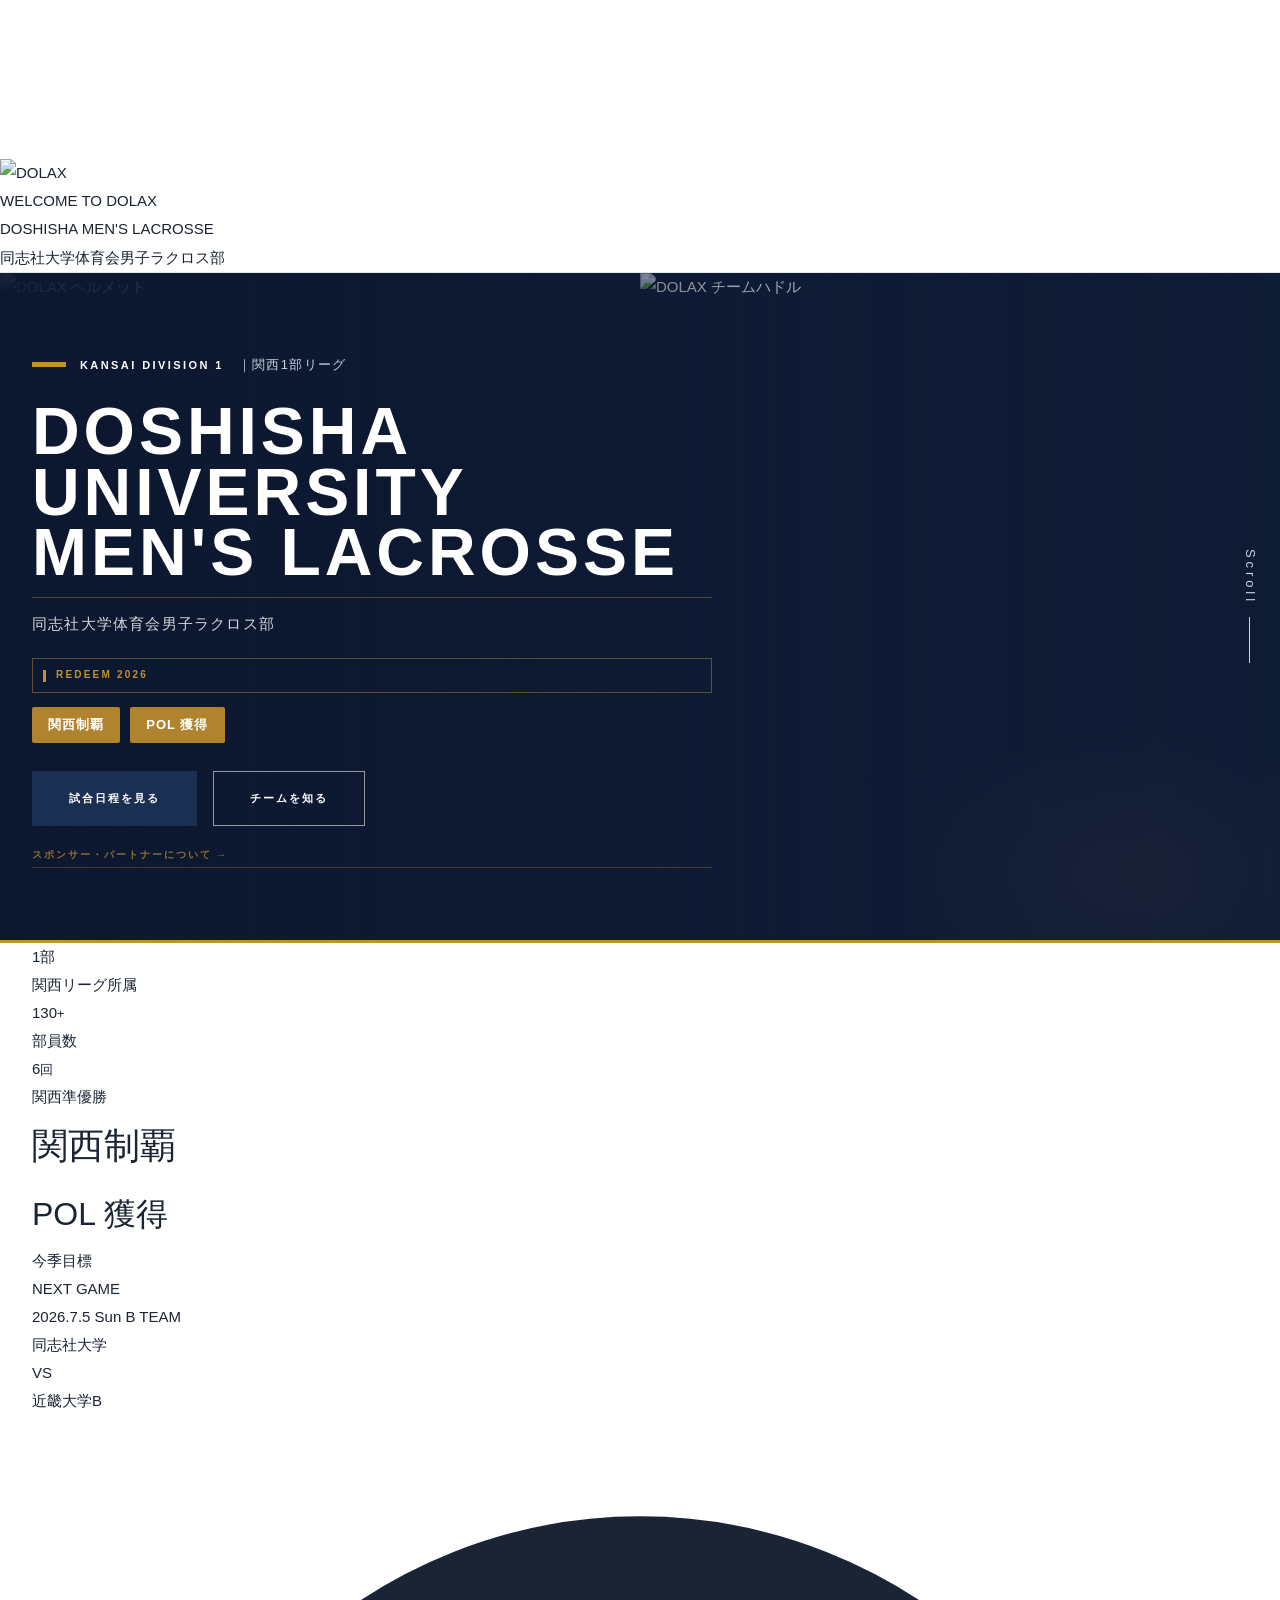
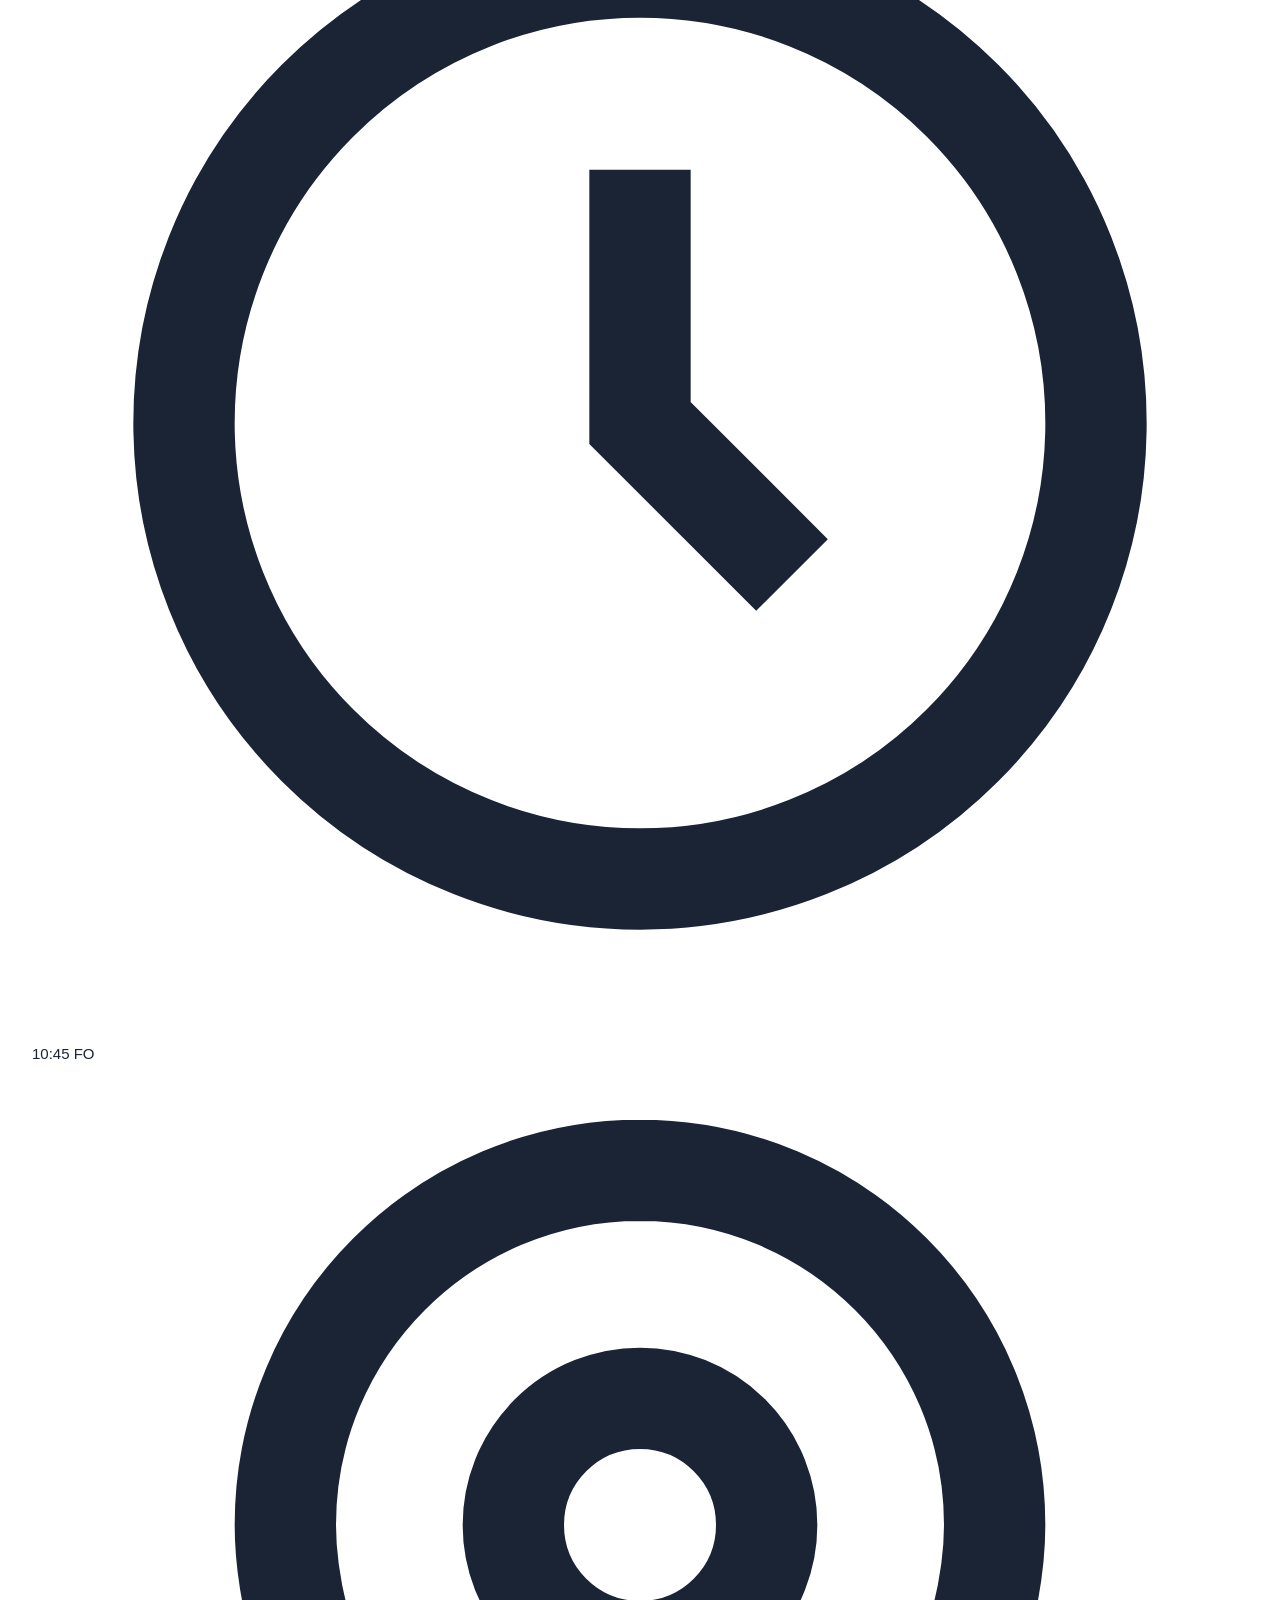
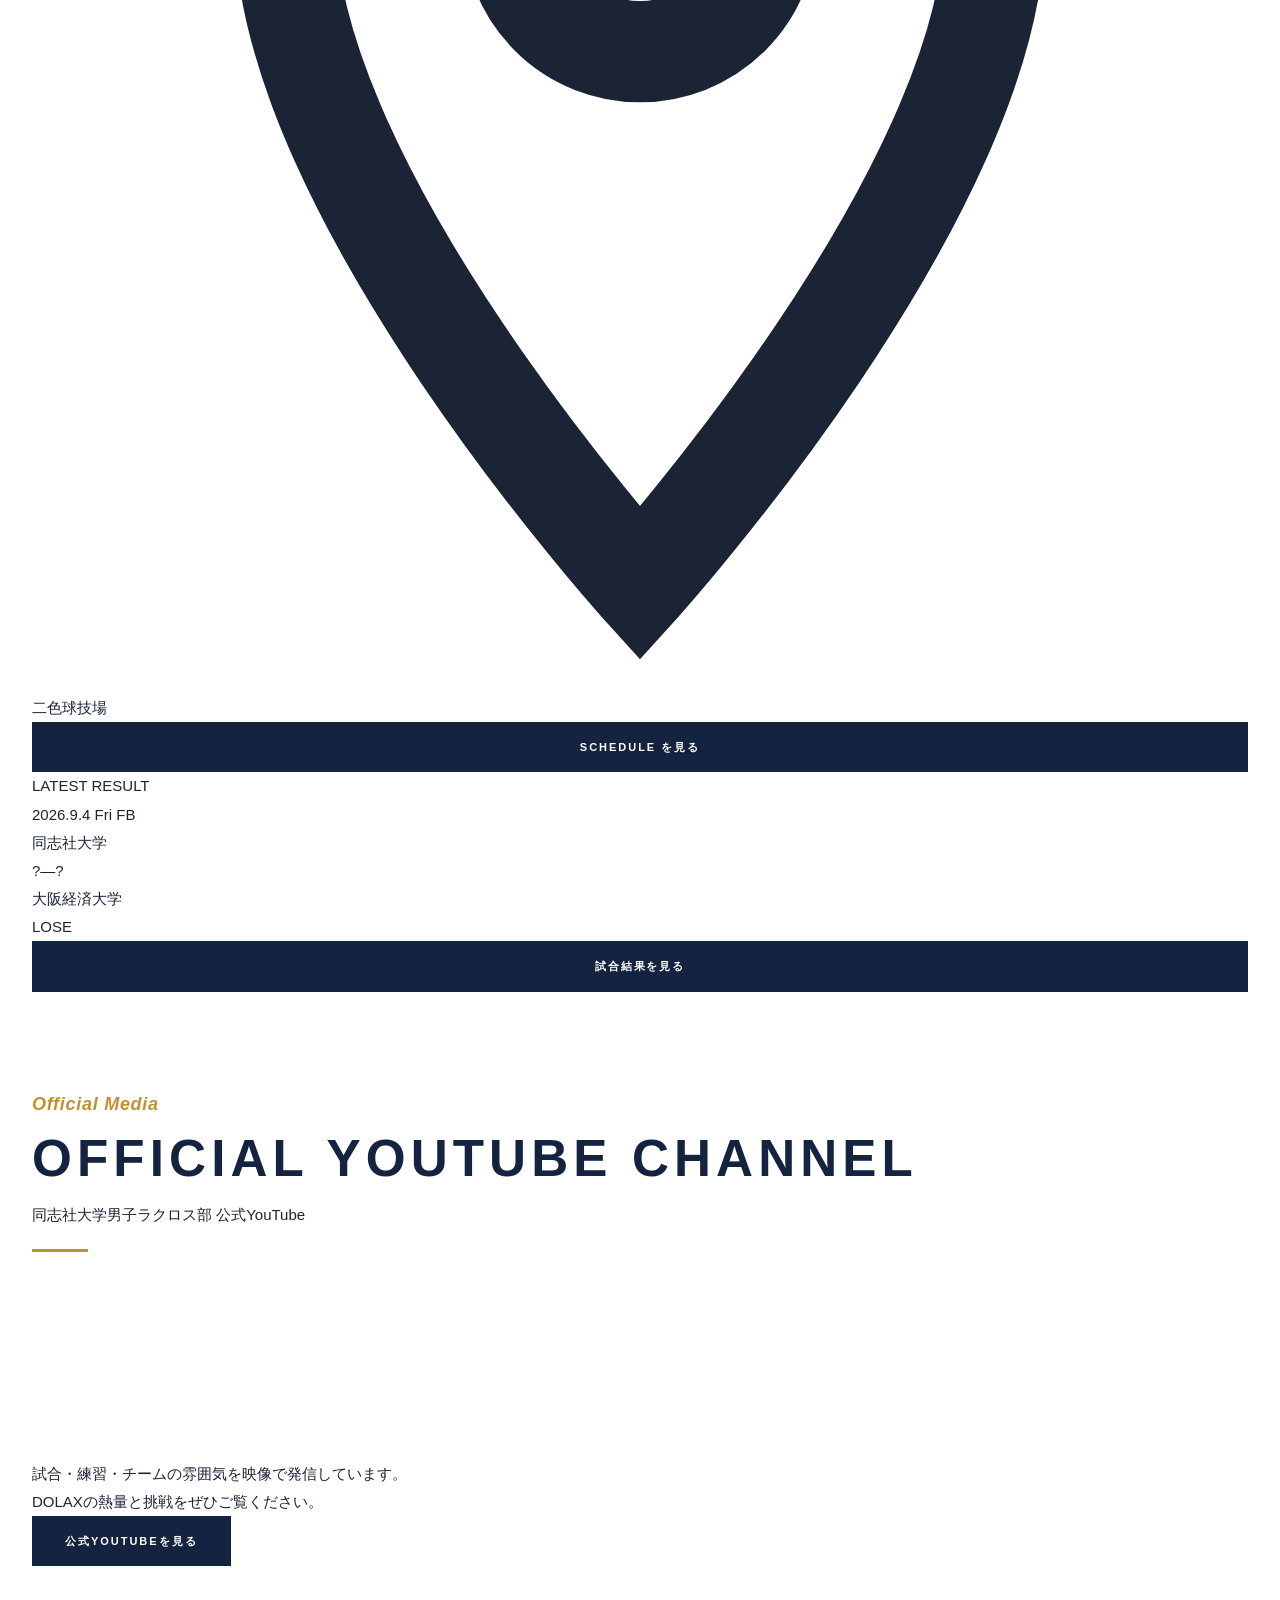
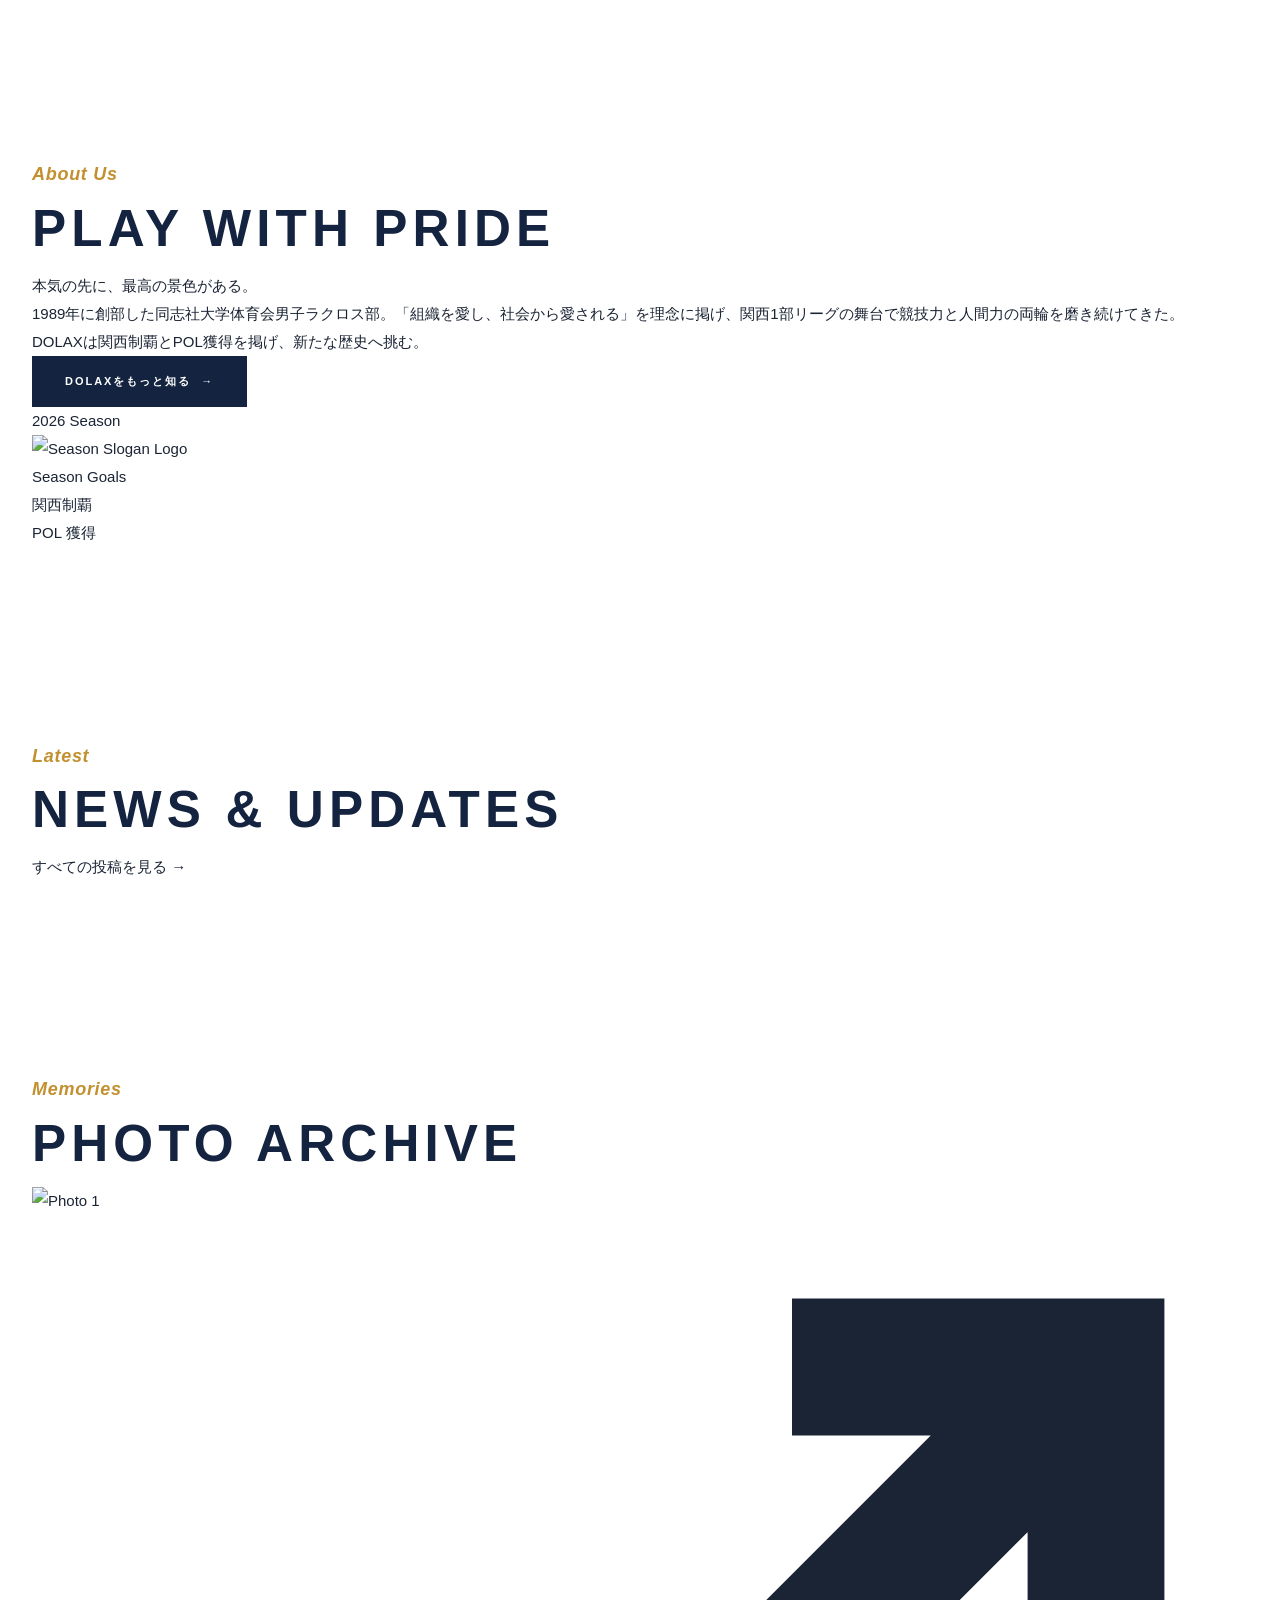
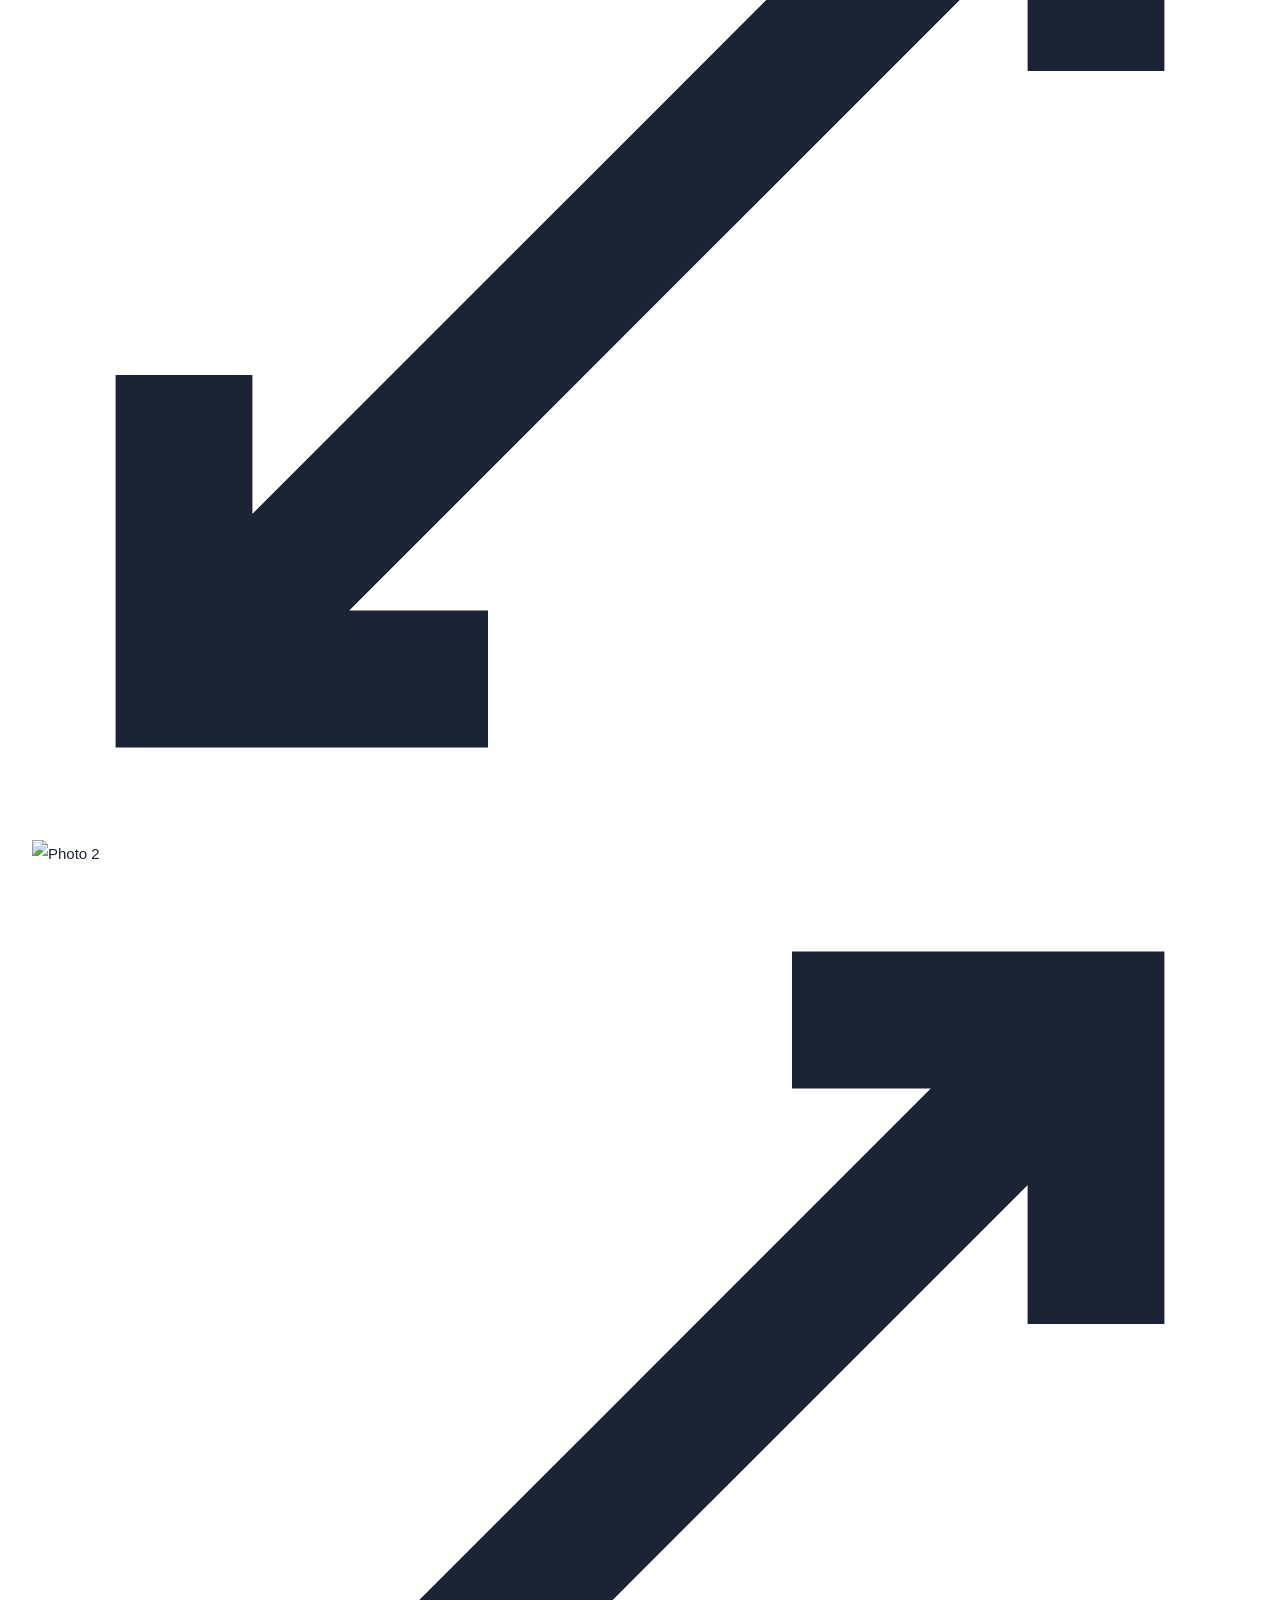
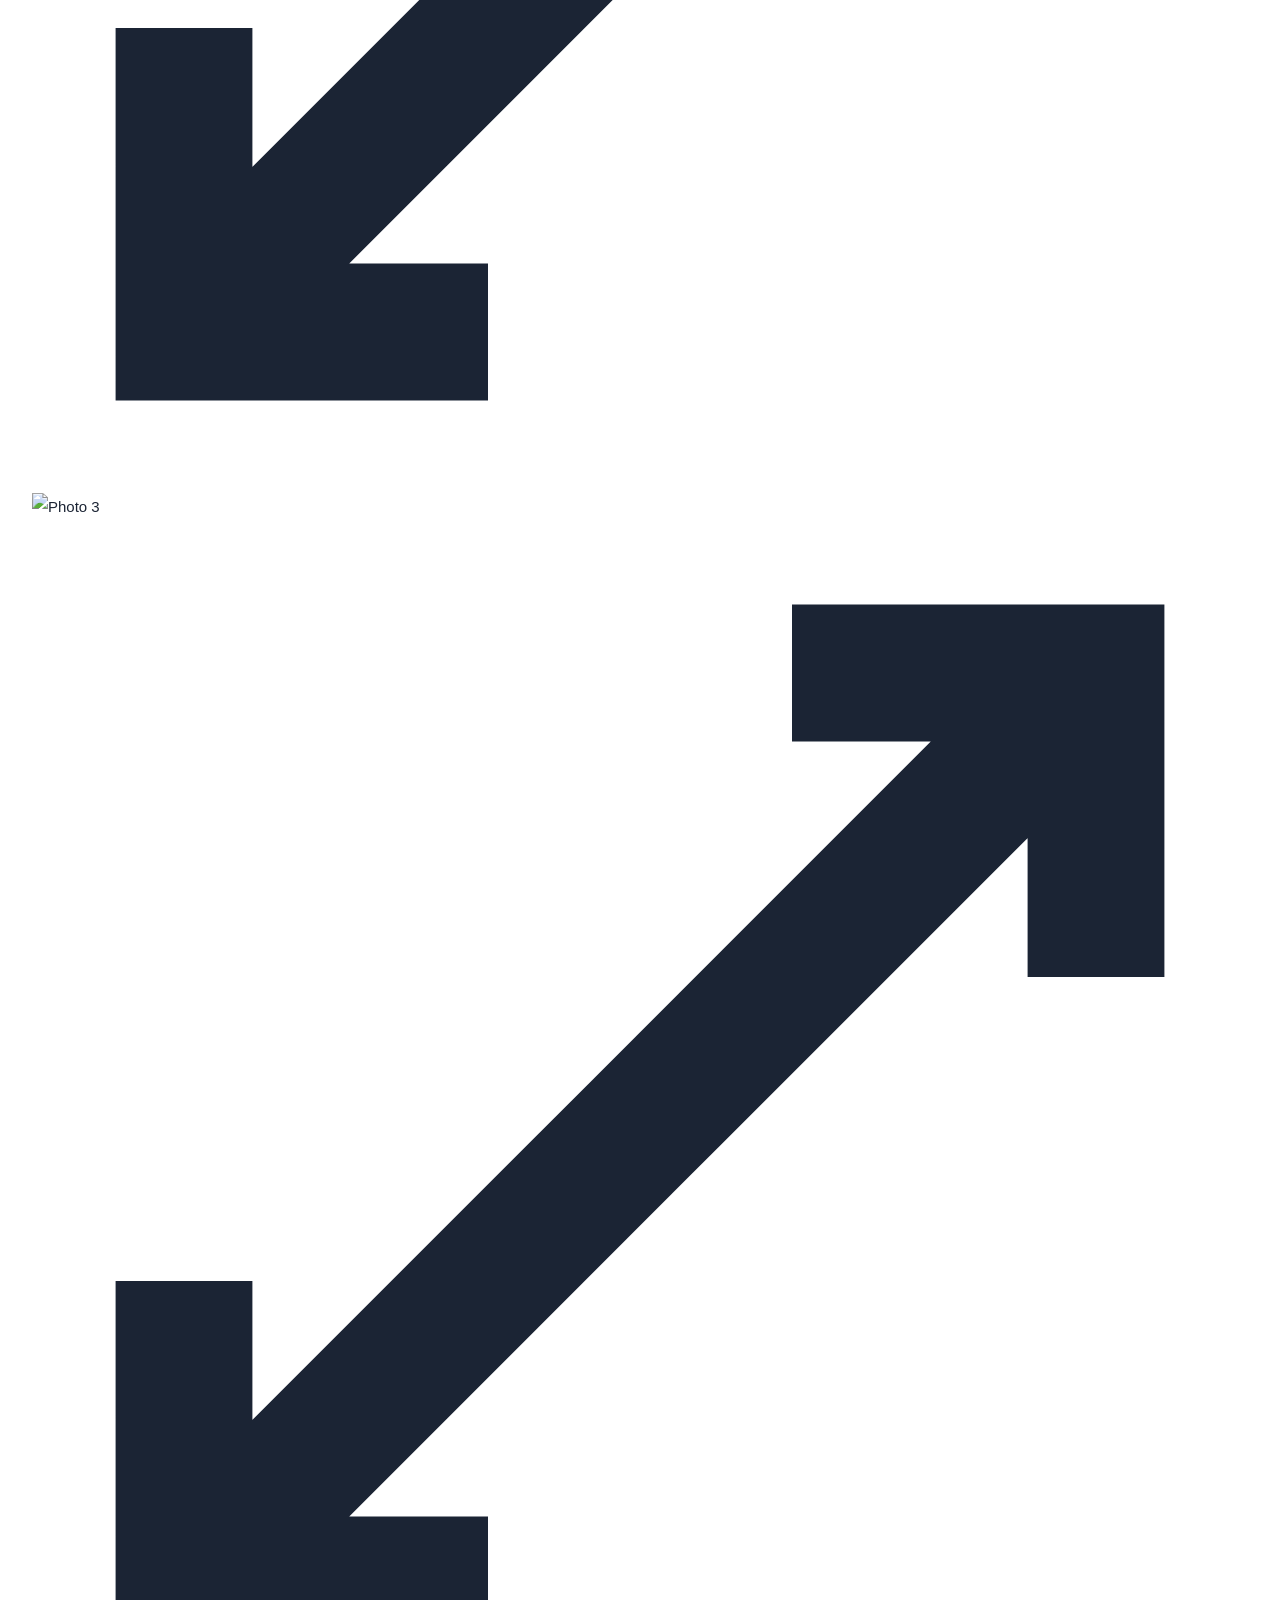
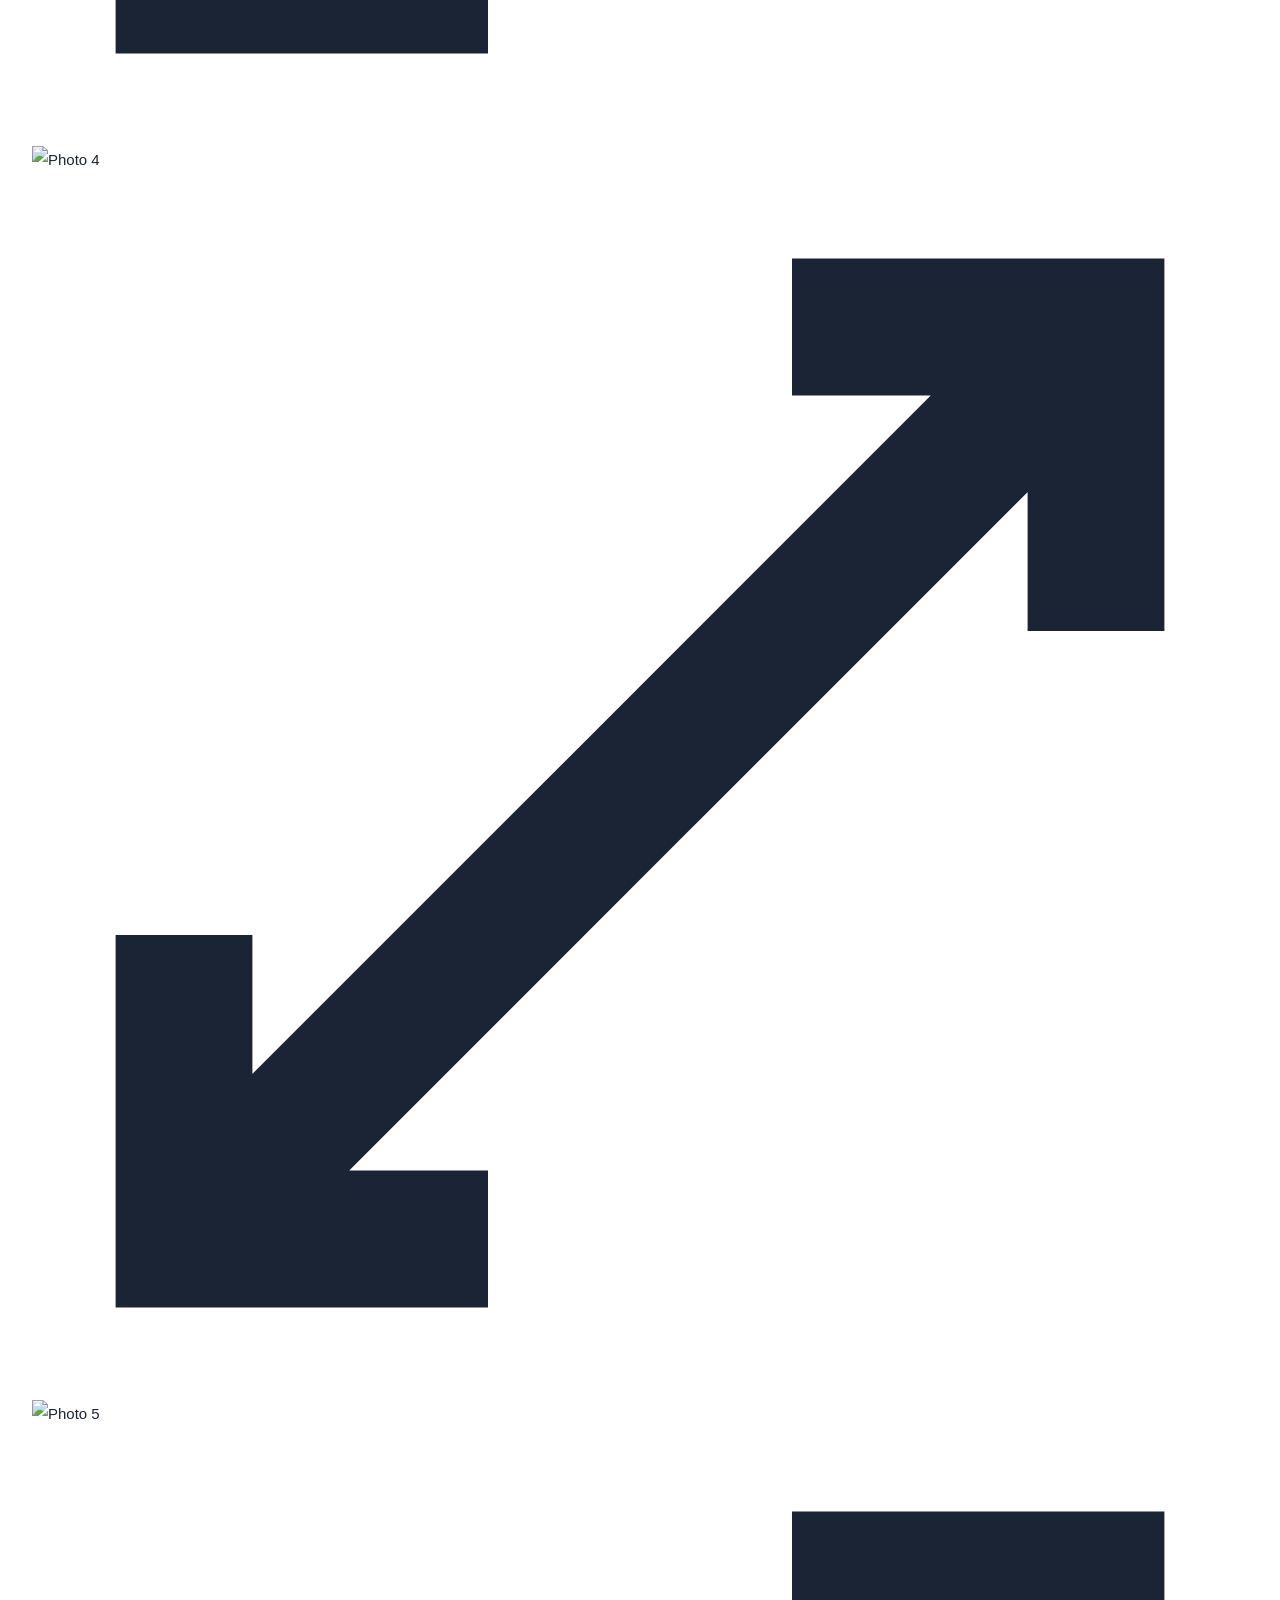
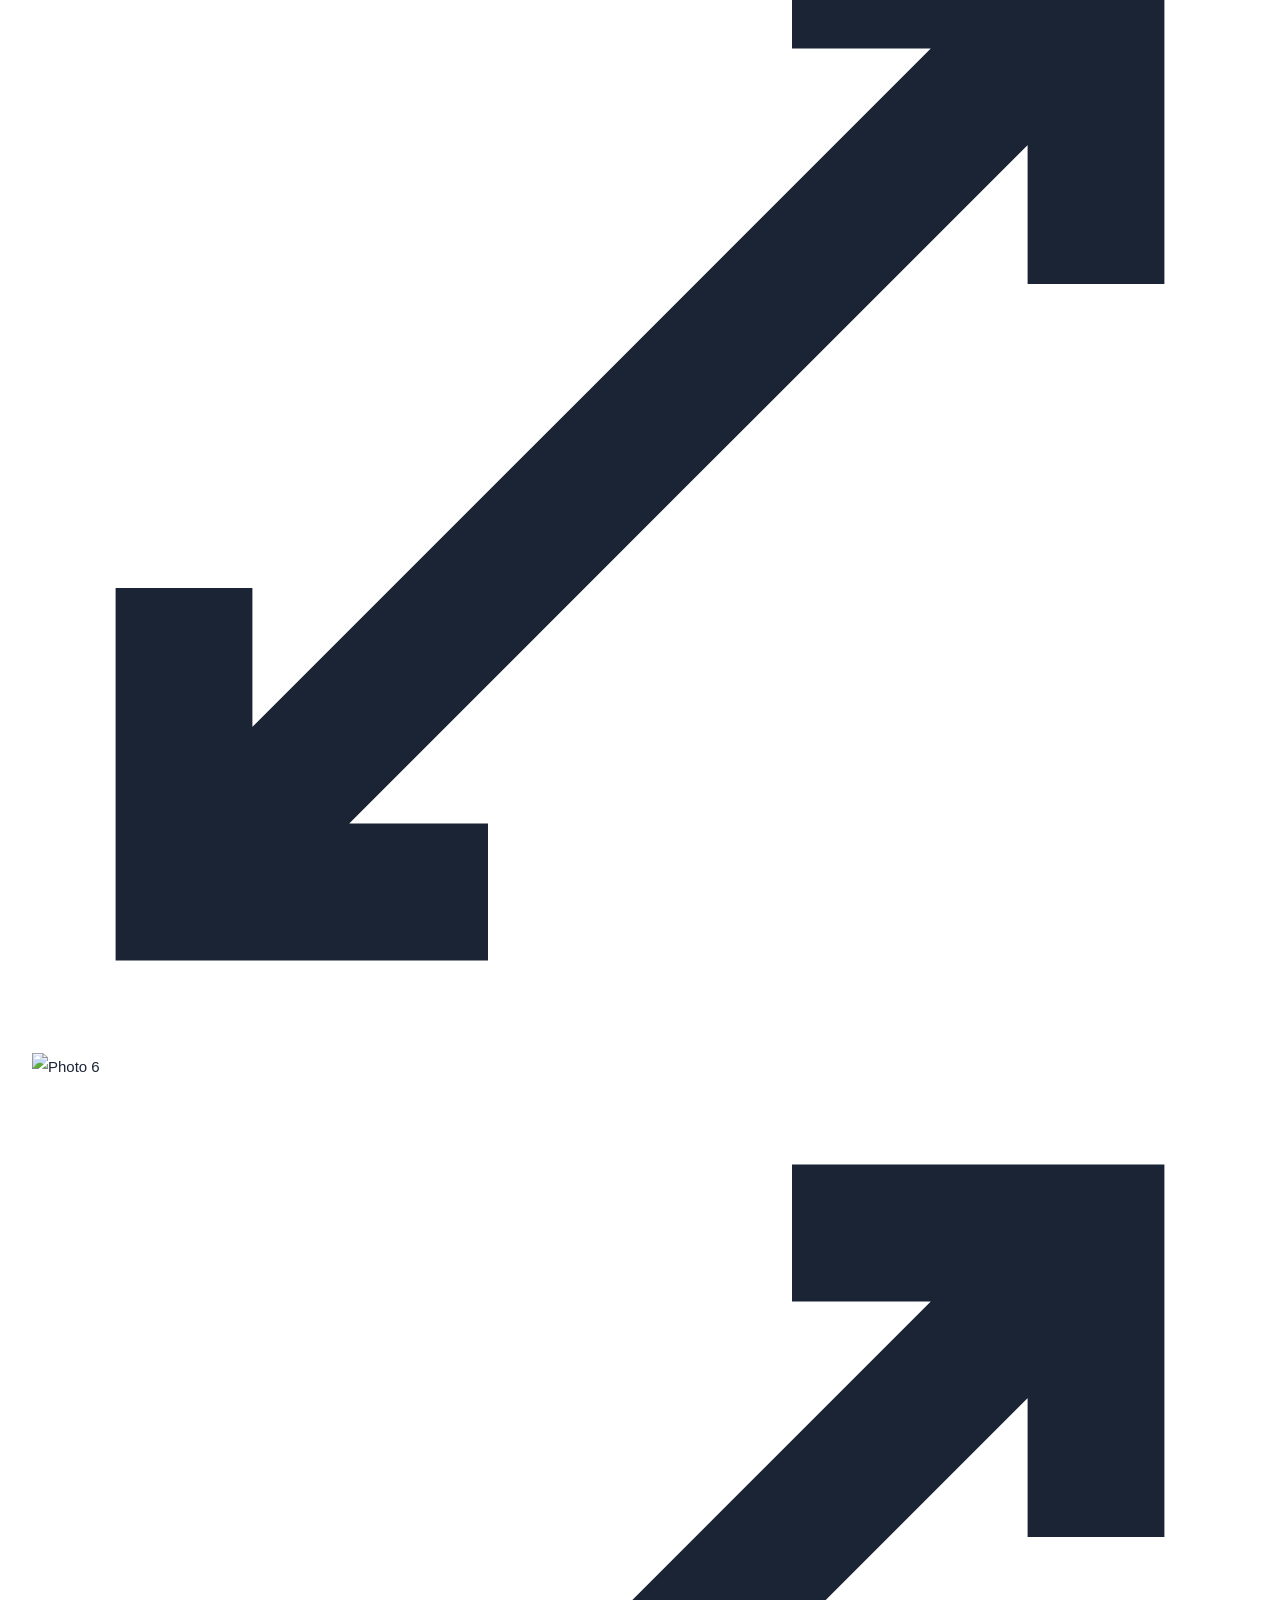
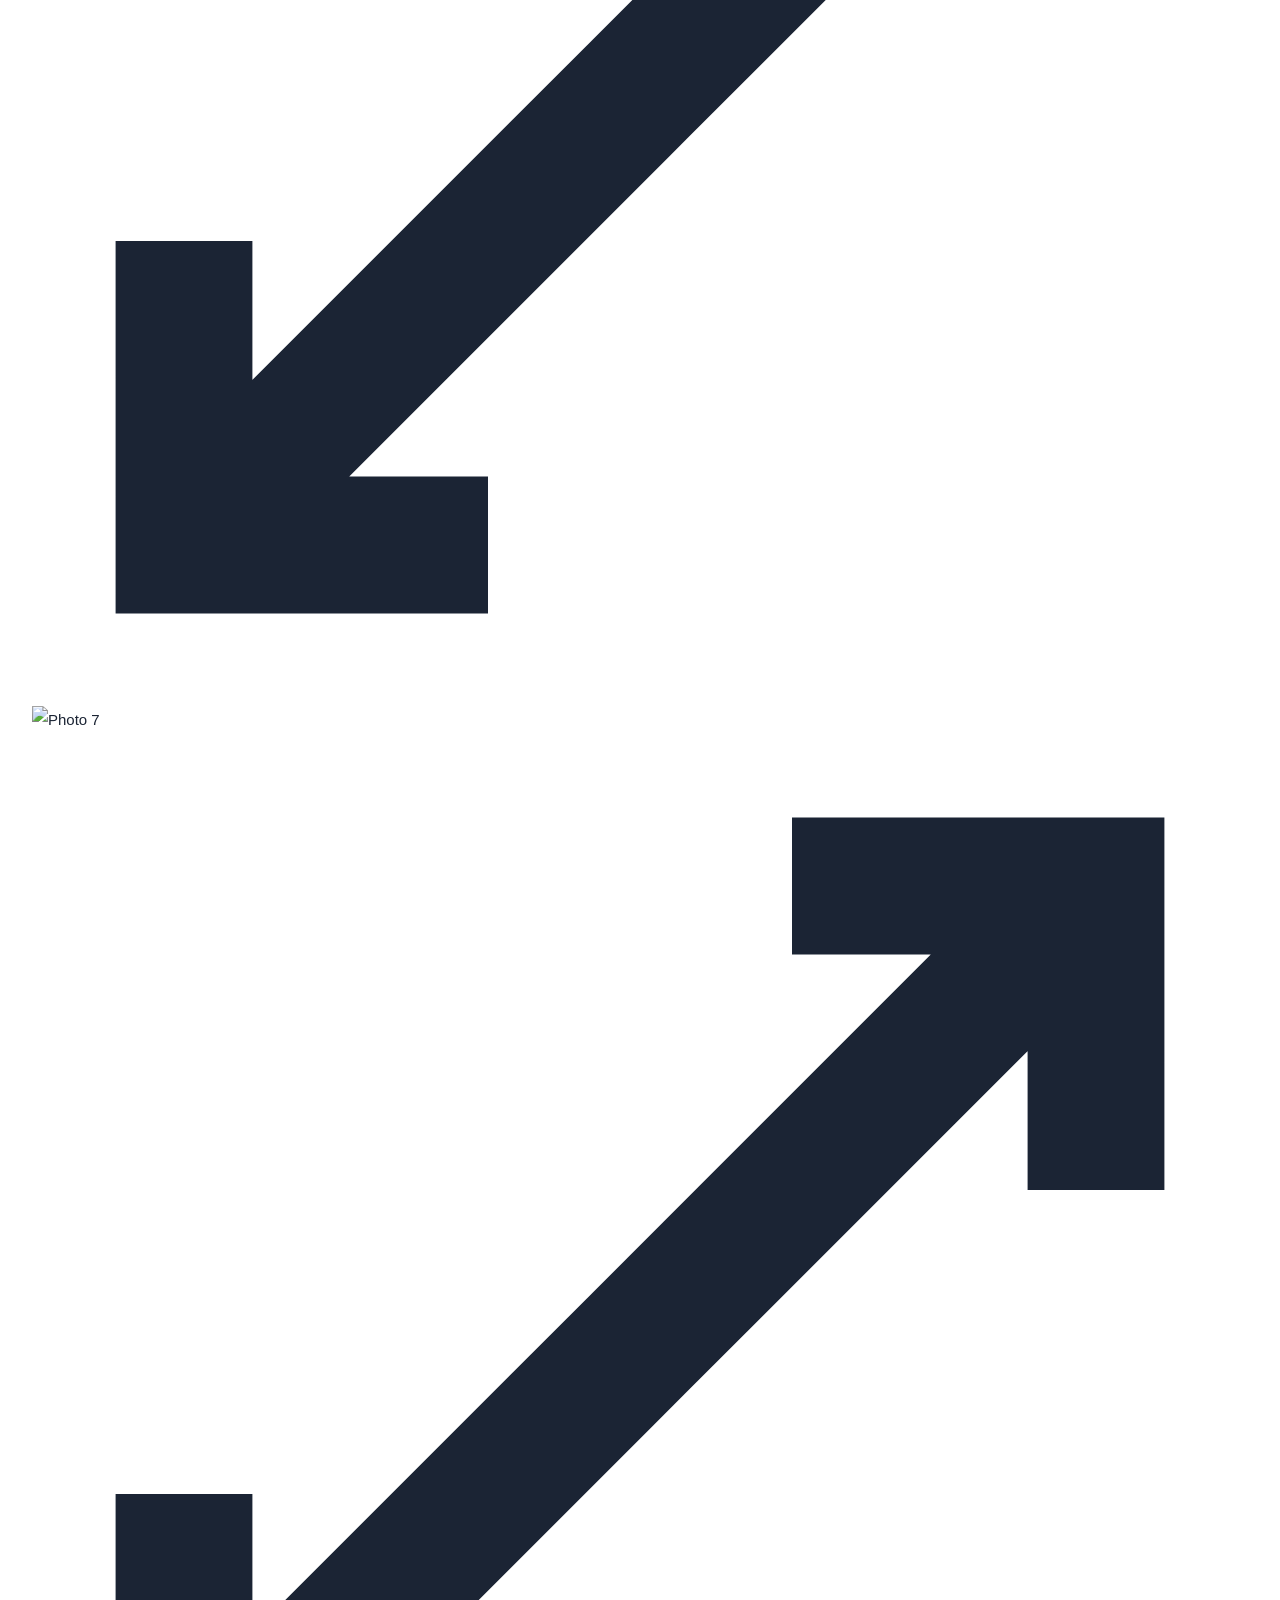
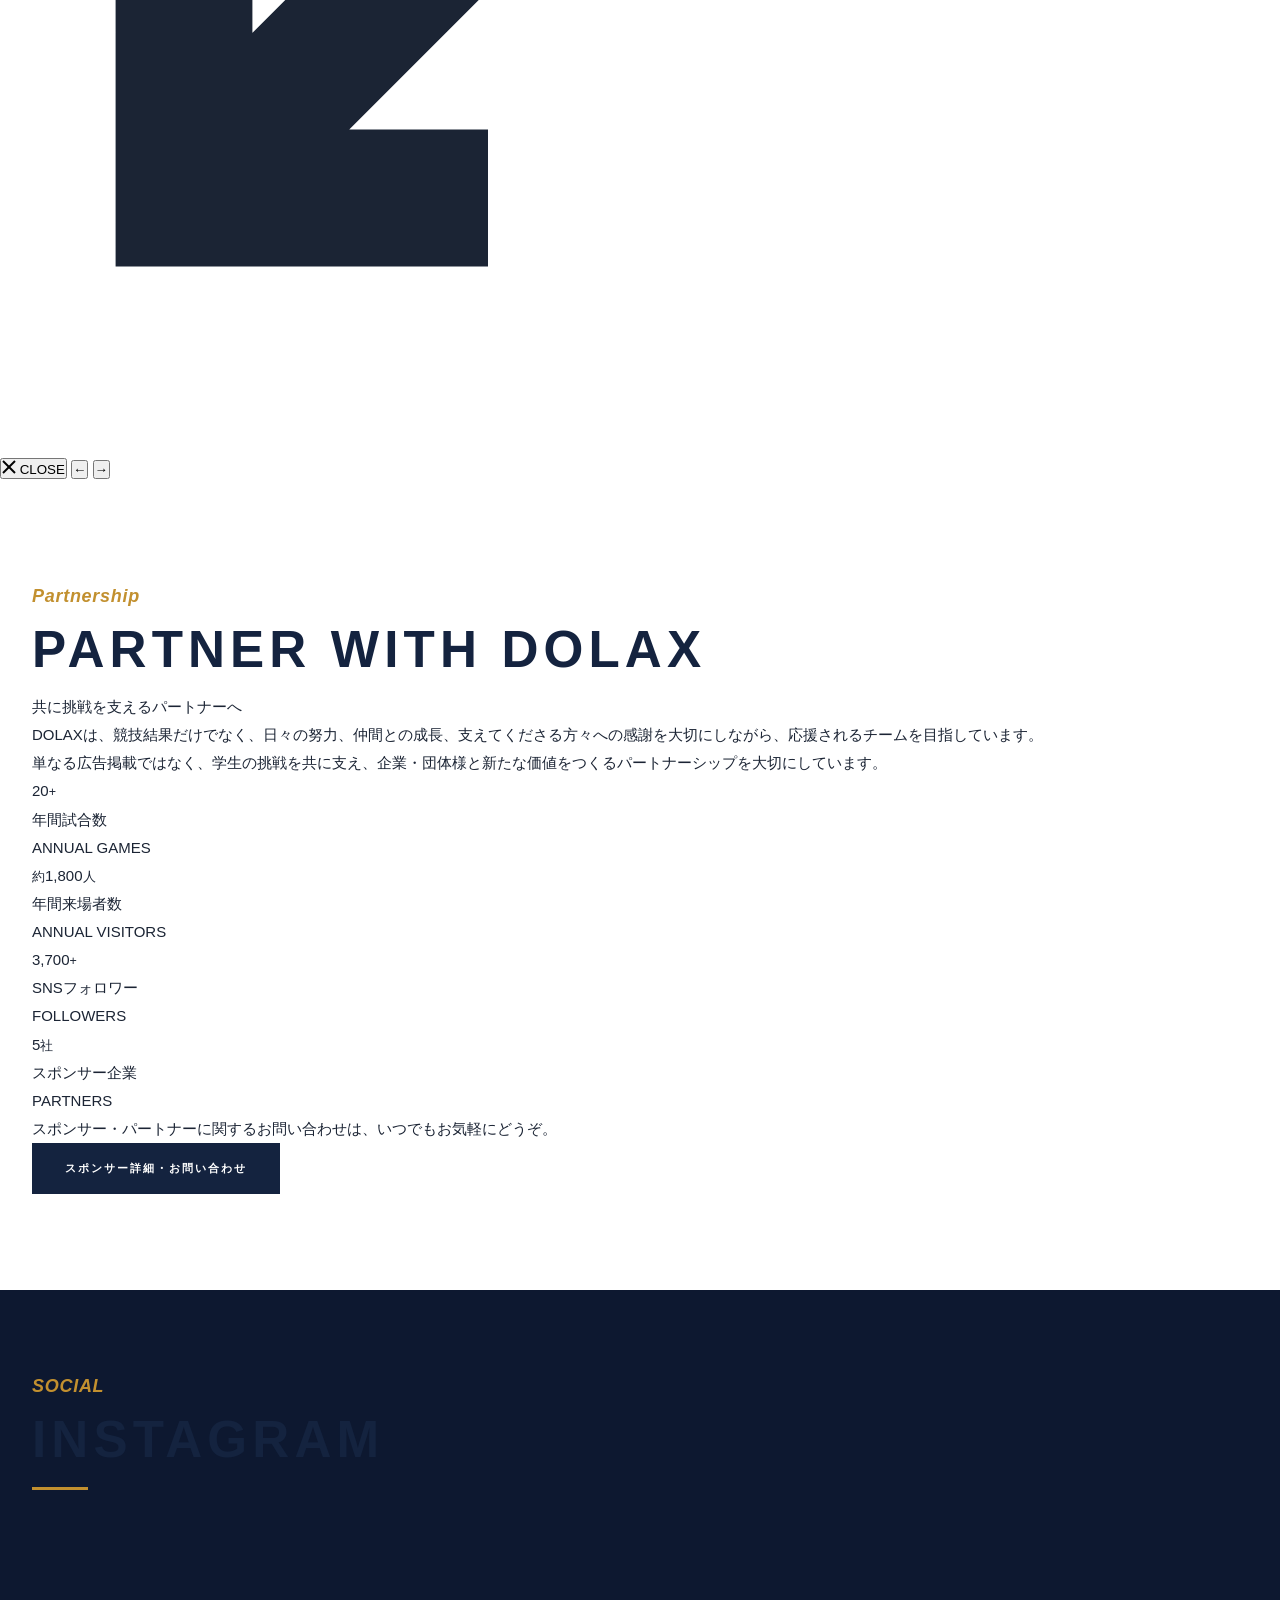
==== commit a863fd01: "Update season goal display in stats section" ====
--- a/index.html
+++ b/index.html
@@ -113,8 +113,7 @@
       <div class="stat"><div class="num">1部</div><div class="lab">関西リーグ所属</div></div>
       <div class="stat"><div class="num"><span class="js-count-up" data-target="130">130</span><small>+</small></div><div class="lab">部員数</div></div>
       <div class="stat"><div class="num"><span class="js-count-up" data-target="6">6</span><small>回</small></div><div class="lab">関西準優勝</div></div>
-      <div class="stat"><div class="num">POL<small> 獲得</small></div><div class="lab">今季目標</div></div>
-    </div>
+<div class="stat"><div class="num" style="font-size:36px;">関西制覇<br><span style="font-size:32px;">POL 獲得</span></div><div class="lab">今季目標</div></div>    </div>
   </div>
 </section>
 
--- a/assets/css/home-hero.css
+++ b/assets/css/home-hero.css
@@ -0,0 +1,201 @@
+/* ================================================================
+   DOLAX home-hero.css — ヒーローセクション
+   ▶ index.html のヒーロースライダー・見出し・ボタン・スクロール
+     インジケーターを担当します
+   EDIT: ヒーローの高さ → .hero-body の min-height
+   EDIT: 文字サイズ    → .hero h1 の font-size
+================================================================ */
+
+/* ============ HERO ============ */
+.hero {
+  position: relative; color: #fff;
+  overflow: hidden; border-bottom: 3px solid var(--gold);
+  background: var(--navy-deep);
+}
+
+/* -- テキスト配置レイヤー -- */
+.hero-body {
+  position: relative; z-index: 3;
+  min-height: 620px;
+  display: flex; align-items: center;
+  padding: 80px 0 72px;
+}
+.hero-left {
+  display: flex; flex-direction: column;
+  justify-content: center;
+  max-width: 680px;
+}
+
+/* -- グラデーションオーバーレイ（スライダー上で文字を読みやすくする） -- */
+.hero-slider-overlay {
+  position: absolute; inset: 0; z-index: 2; pointer-events: none;
+  background: linear-gradient(
+    to right,
+    rgba(13,24,48,.96)  0%,
+    rgba(13,24,48,.80) 30%,
+    rgba(13,24,48,.35) 62%,
+    rgba(13,24,48,.20) 100%
+  );
+}
+
+/* -- 無限ループスライダー（フルブリード背景） -- */
+.hero-slider-outer {
+  position: absolute; inset: 0; z-index: 1;
+  overflow: hidden;
+}
+.hero-slider-track {
+  display: flex;
+  height: 100%;
+  will-change: transform;
+  animation: hero-slide-loop 45s linear infinite;
+}
+.hero-slide {
+  flex-shrink: 0;
+  width: 50vw;
+  height: 100%;
+  position: relative;
+  overflow: hidden;
+}
+.hero-slide .img-slot {
+  position: absolute; inset: 0;
+  width: 100%; height: 100%;
+  border: none;
+  background: rgba(20,35,63,.5);
+}
+.hero-slide .img-slot .slot-label { color: rgba(255,255,255,.25); }
+.hero-slide img.filled {
+  position: absolute; inset: 0;
+  width: 100%; height: 100%;
+  object-fit: cover; display: block;
+}
+
+/* -- 無限ループアニメーション -- */
+@keyframes hero-slide-loop {
+  0%   { transform: translateX(0); }
+  100% { transform: translateX(-50%); }
+}
+@media (prefers-reduced-motion: reduce) {
+  .hero-slider-track { animation: none !important; }
+}
+
+.hero-smoke-overlay { position: absolute; right: 0; bottom: 0; width: 40%; height: 50%; opacity: .12; z-index: 2; pointer-events: none; background: radial-gradient(ellipse 60% 60% at 70% 80%, rgba(194,144,47,.4) 0%, transparent 70%); mix-blend-mode: screen; }
+
+/* ヒーロー内の wrap は width 100% で全幅 */
+.hero-wrap { width: 100%; }
+/* img-slot の slot-label はフォールバック時のみ表示 → デフォルト非表示 */
+.hero-slide .img-slot .slot-label { display: none; }
+
+.eyebrow { display: flex; align-items: center; gap: 14px; font-family: "Montserrat", sans-serif; font-weight: 700; letter-spacing: .22em; font-size: 11px; text-transform: uppercase; margin-bottom: 24px; }
+.eyebrow .tick { width: 34px; height: 5px; background: var(--gold); flex-shrink: 0; }
+.eyebrow .jp { font-family: var(--font-body); font-weight: 500; font-size: 13px; color: #c9d2e2; letter-spacing: .1em; }
+
+/* ── メインタイトル ── */
+.hero h1 {
+  font-family: var(--font-heading); font-weight: 900;
+  font-size: 66px; line-height: .92; letter-spacing: .06em;
+  text-transform: uppercase; color: #fff;
+}
+
+/* ── 日本語サブタイトル ── */
+.hero-univ {
+  font-family: var(--font-body); font-weight: 500;
+  font-size: 15px; letter-spacing: .08em;
+  color: rgba(255,255,255,.82);
+  margin-top: 14px; padding-top: 12px;
+  border-top: 1px solid rgba(194,144,47,.38);
+}
+
+/* ── シーズンスローガンバッジ ── */
+.hero-season-tag {
+  display: inline-flex; align-items: center; gap: 10px;
+  margin-top: 20px;
+  font-family: "Montserrat", sans-serif; font-weight: 700;
+  font-size: 10px; letter-spacing: .22em; text-transform: uppercase;
+  color: var(--gold);
+  border: 1px solid rgba(194,144,47,.45);
+  padding: 7px 14px 7px 10px;
+}
+.hero-season-tag::before {
+  content: ''; width: 3px; height: 12px;
+  background: var(--gold); flex-shrink: 0;
+}
+
+.season-slogan-wrap { margin-top: 52px; padding-top: 40px; border-top: 1px solid var(--line); text-align: center; }
+.season-slogan-logo { width: min(90%, 860px); max-width: 860px; height: auto; display: block; margin: 0 auto; opacity: .92; }
+
+.hero-btns { display: flex; gap: 16px; margin-top: 28px; }
+
+/* スポンサー導線 — ヒーロー下部の控えめリンク */
+.hero-sponsor-link {
+  display: inline-block; margin-top: 20px;
+  font-family: "Montserrat", sans-serif; font-weight: 700;
+  font-size: 10px; letter-spacing: .20em; text-transform: uppercase;
+  color: rgba(194,144,47,.72); text-decoration: none;
+  border-bottom: 1px solid rgba(194,144,47,.28); padding-bottom: 2px;
+  transition: color .2s, border-color .2s;
+}
+.hero-sponsor-link:hover { color: var(--gold); border-bottom-color: var(--gold); }
+.hbtn { font-family: "Montserrat", sans-serif; font-weight: 700; font-size: 11px; padding: 16px 36px; border: 1px solid rgba(255,255,255,.55); transition: .2s; letter-spacing: .18em; text-transform: uppercase; }
+.hbtn.solid { background: var(--navy-mid); border-color: var(--navy-mid); }
+.hbtn.solid:hover { background: var(--gold); border-color: var(--gold); }
+.hbtn.ghost:hover { background: #fff; color: var(--navy); }
+
+.scroll-ind { position: absolute; right: 18px; top: 50%; transform: translateY(-50%); z-index: 4; display: flex; flex-direction: column; align-items: center; gap: 12px; color: #c9d2e2; }
+.scroll-ind span { writing-mode: vertical-rl; font-family: var(--font-en); letter-spacing: .3em; font-size: 13px; }
+.scroll-ind .ar { width: 1px; height: 46px; background: #c9d2e2; }
+
+/* ============ RESPONSIVE ============ */
+@media (max-width: 1100px) {
+  .hero h1    { font-size: 56px; }
+}
+@media (max-width: 1000px) {
+  .hero-body       { min-height: 520px; padding: 60px 0 48px; }
+  .hero h1         { font-size: 50px; }
+  .hero-univ       { font-size: 14px; }
+  .hero-slide      { width: 70vw; }
+}
+@media (max-width: 768px) {
+  .hero-body        { min-height: 480px; padding: 52px 0 44px; }
+  .hero-slide       { width: 86vw; }
+  .hero-slider-overlay {
+    background: linear-gradient(
+      to right,
+      rgba(13,24,48,.96)  0%,
+      rgba(13,24,48,.90) 50%,
+      rgba(13,24,48,.65) 100%
+    );
+  }
+  .hero h1         { font-size: 38px; line-height: .95; letter-spacing: .04em; }
+  .hero-univ       { font-size: 13px; margin-top: 12px; padding-top: 10px; }
+  .hero-season-tag { font-size: 9px; margin-top: 14px; padding: 6px 12px 6px 8px; }
+  .eyebrow         { font-size: 11px; gap: 10px; margin-bottom: 14px; }
+  .eyebrow .tick   { width: 22px; height: 4px; }
+  .hero-btns       { flex-direction: column; gap: 10px; margin-top: 22px; }
+  .hbtn            { padding: 14px 24px; font-size: 11px; text-align: center; display: block; }
+  .scroll-ind      { display: none; }
+}
+@media (max-width: 480px) {
+  .hero-body        { min-height: 440px; }
+  .hero h1          { font-size: 30px; letter-spacing: .03em; }
+  .hero-univ        { font-size: 12px; margin-top: 10px; padding-top: 8px; }
+  .hero-season-tag  { font-size: 9px; margin-top: 12px; }
+  .hero-btns        { gap: 8px; margin-top: 16px; }
+  .hbtn             { padding: 12px 20px; font-size: 11px; }
+  .season-slogan-wrap { margin-top: 36px; padding-top: 28px; }
+  .season-slogan-logo { width: 92%; }
+}
+@media (max-width: 375px) {
+  .hero h1    { font-size: 26px; }
+  .hero-slide { width: 90vw; }
+}
+.hero-goals{display:flex;gap:10px;flex-wrap:wrap;margin-top:14px;}
+.hero-goal{
+  font-family:var(--font-body);font-weight:700;font-size:13px;
+  letter-spacing:.08em;color:#fff;
+  background:rgba(194,144,47,.9);
+  padding:6px 16px;
+  border-radius:2px;
+}
+@media(max-width:768px){
+  .hero-goal{font-size:12px;padding:5px 12px;}
+}
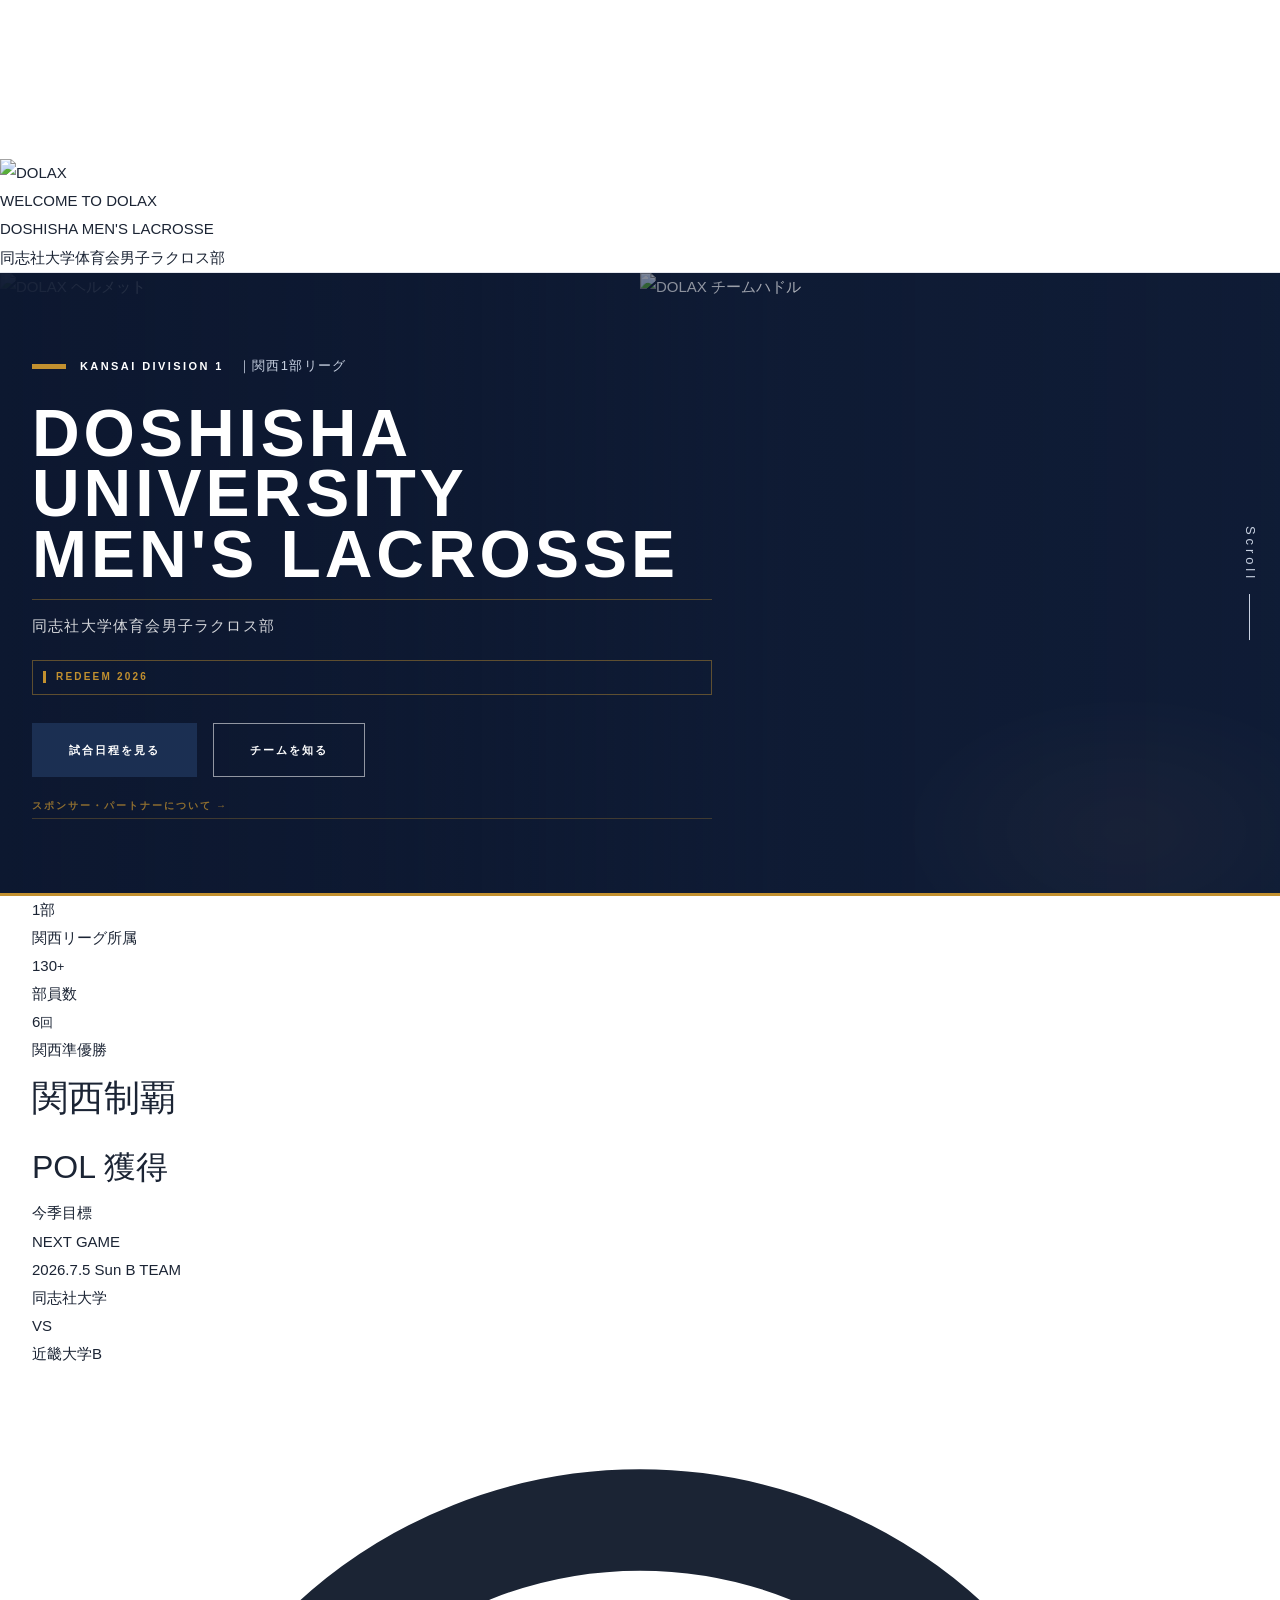
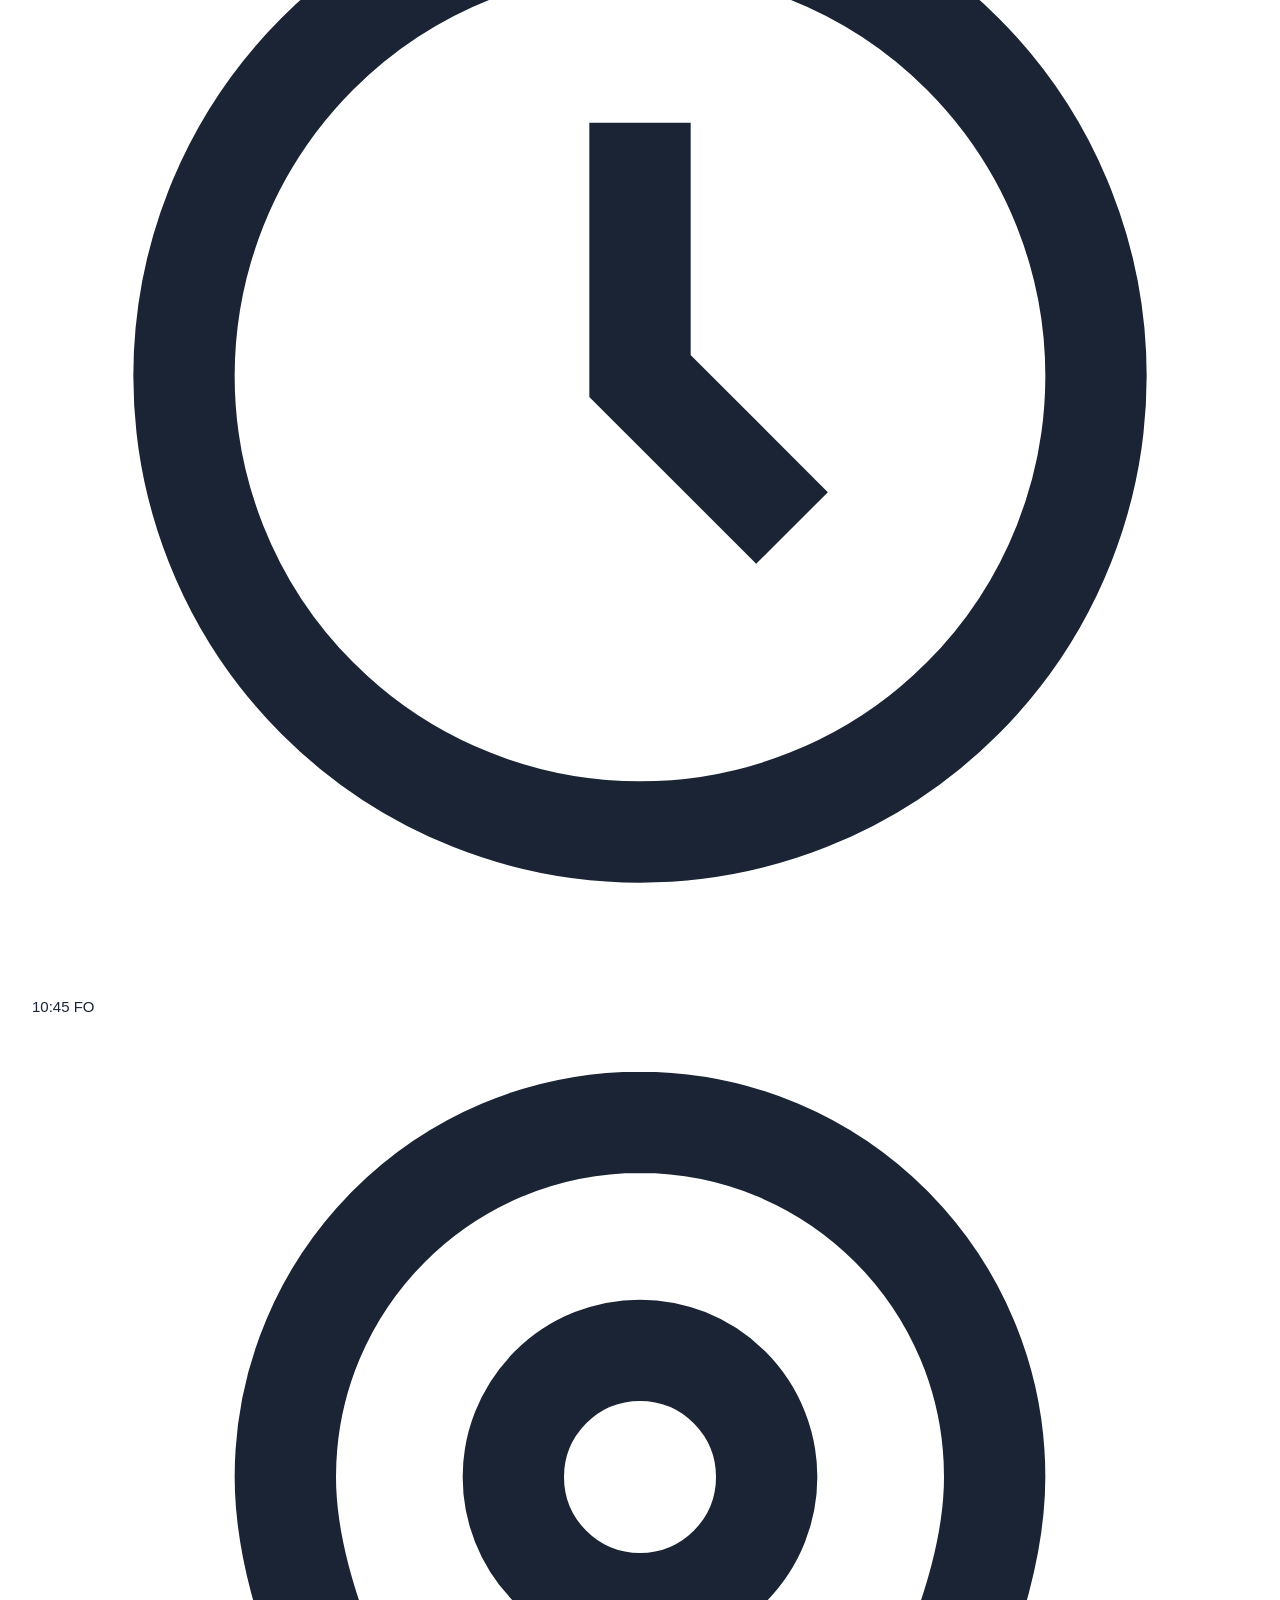
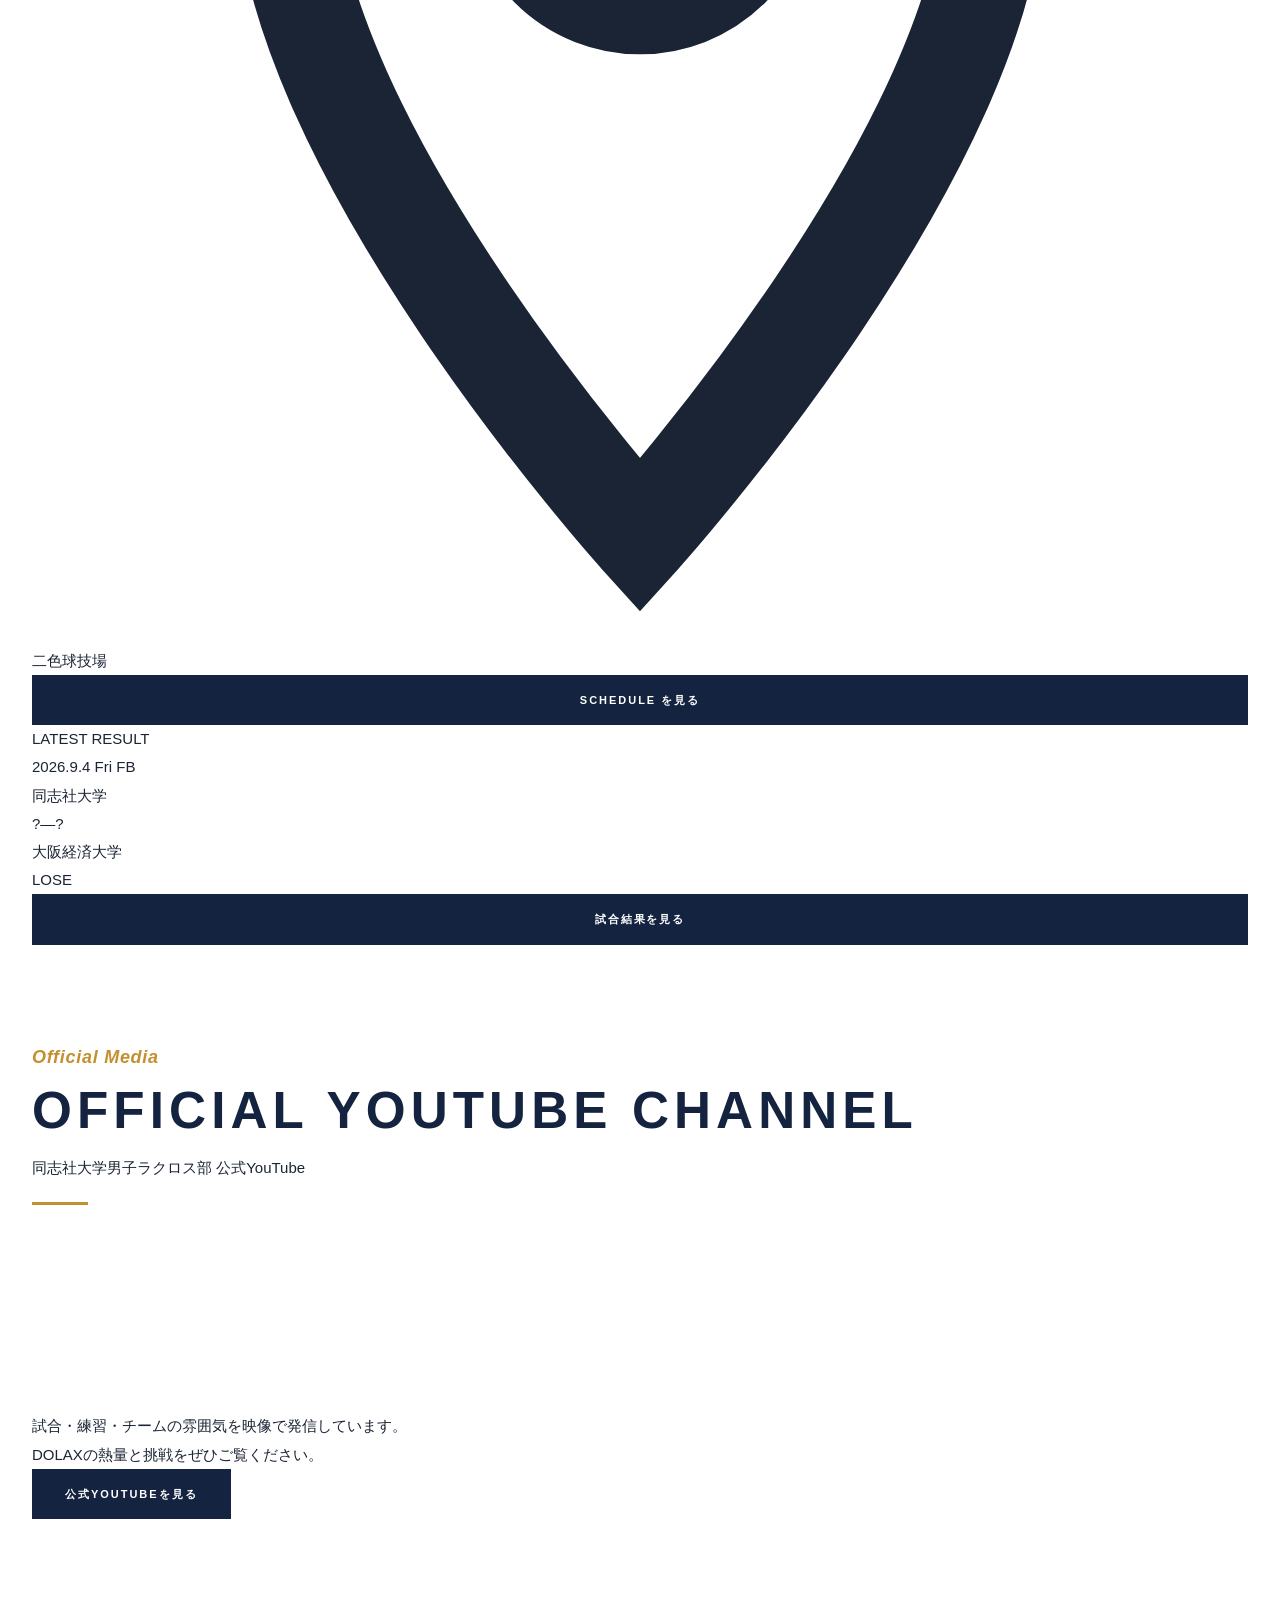
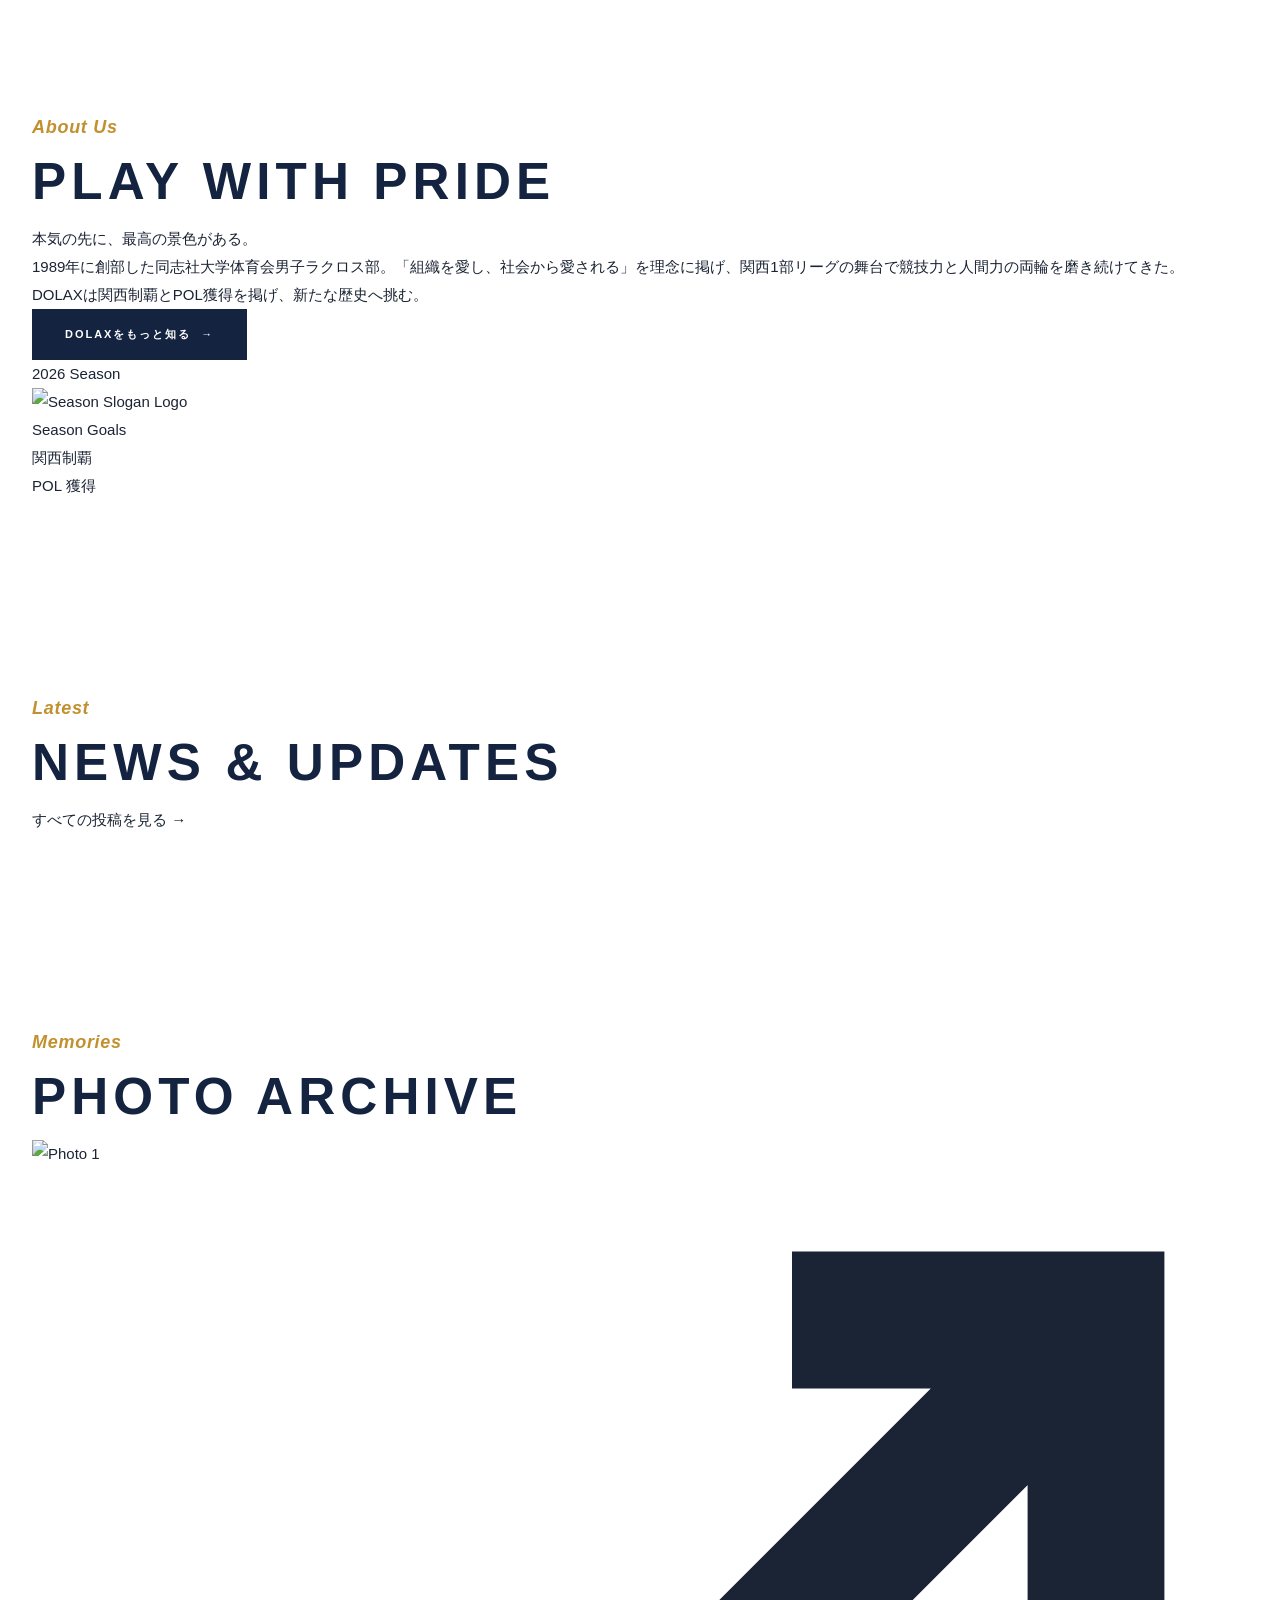
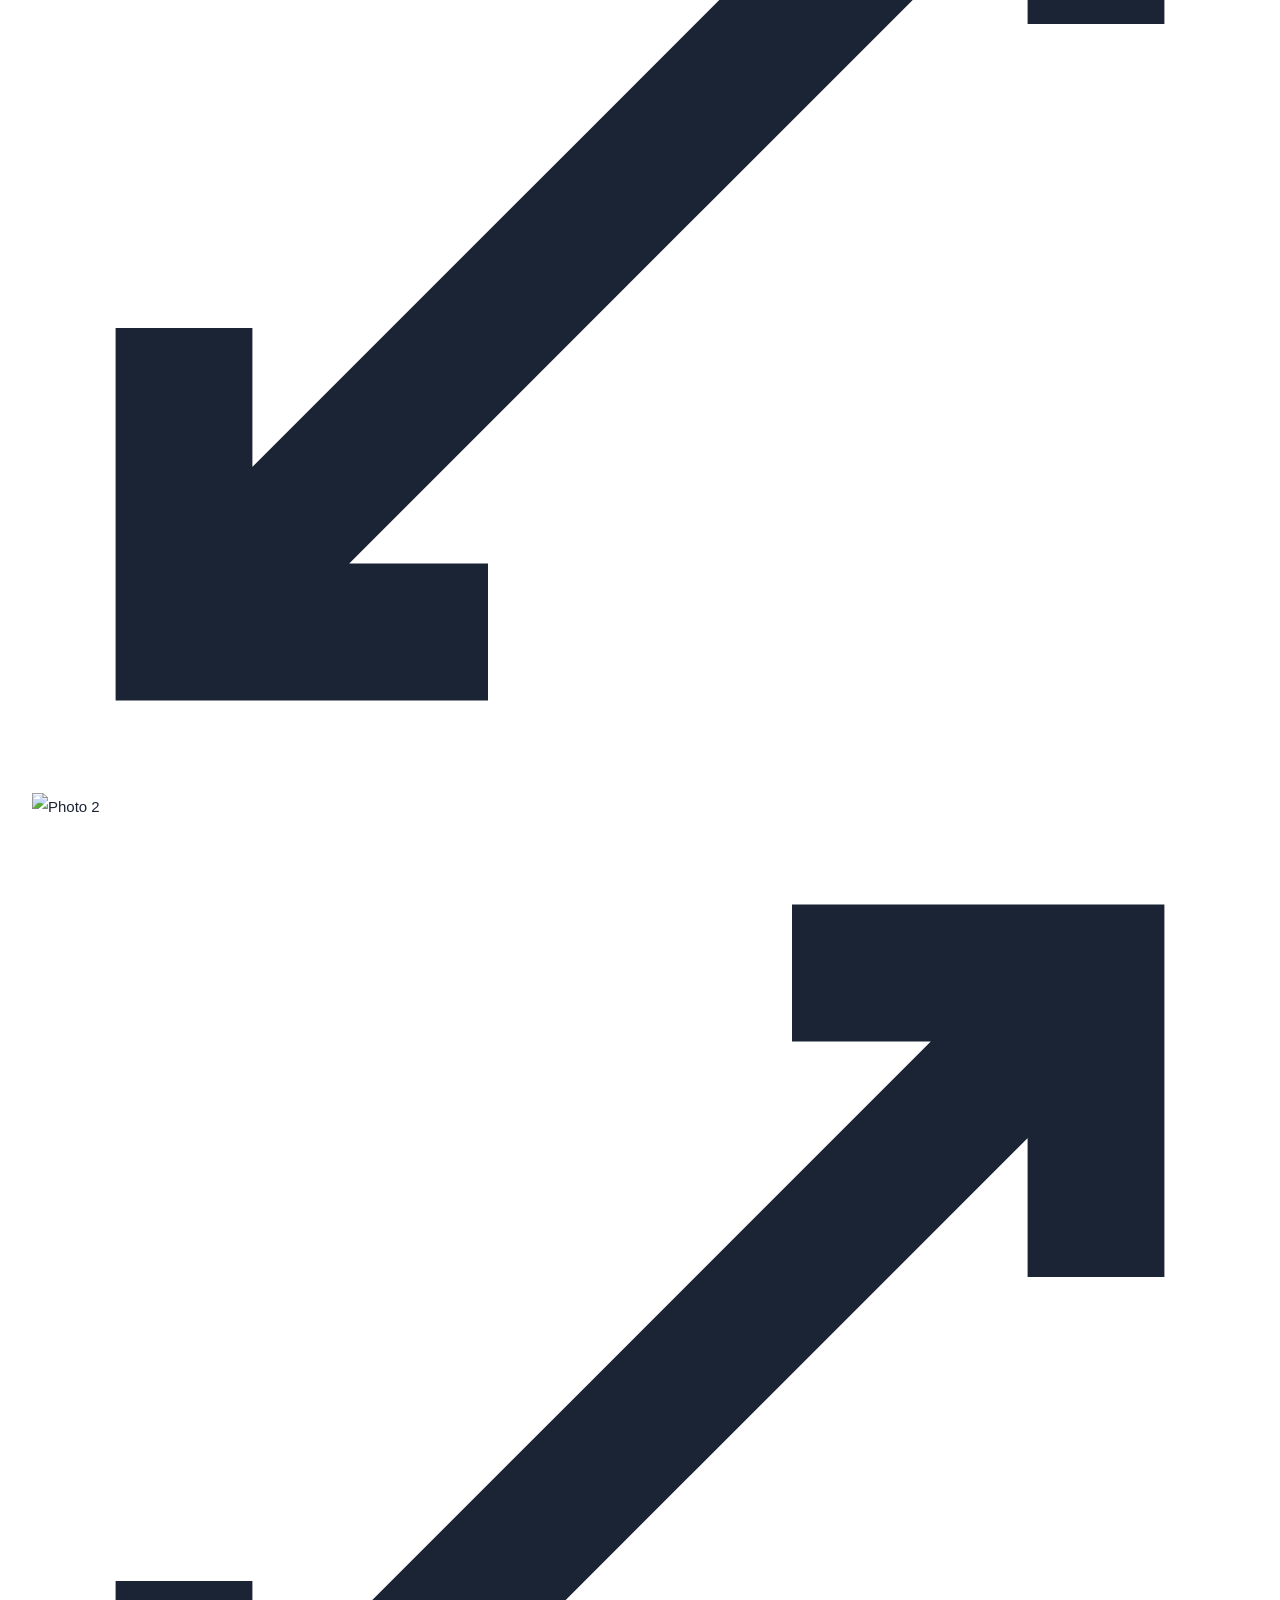
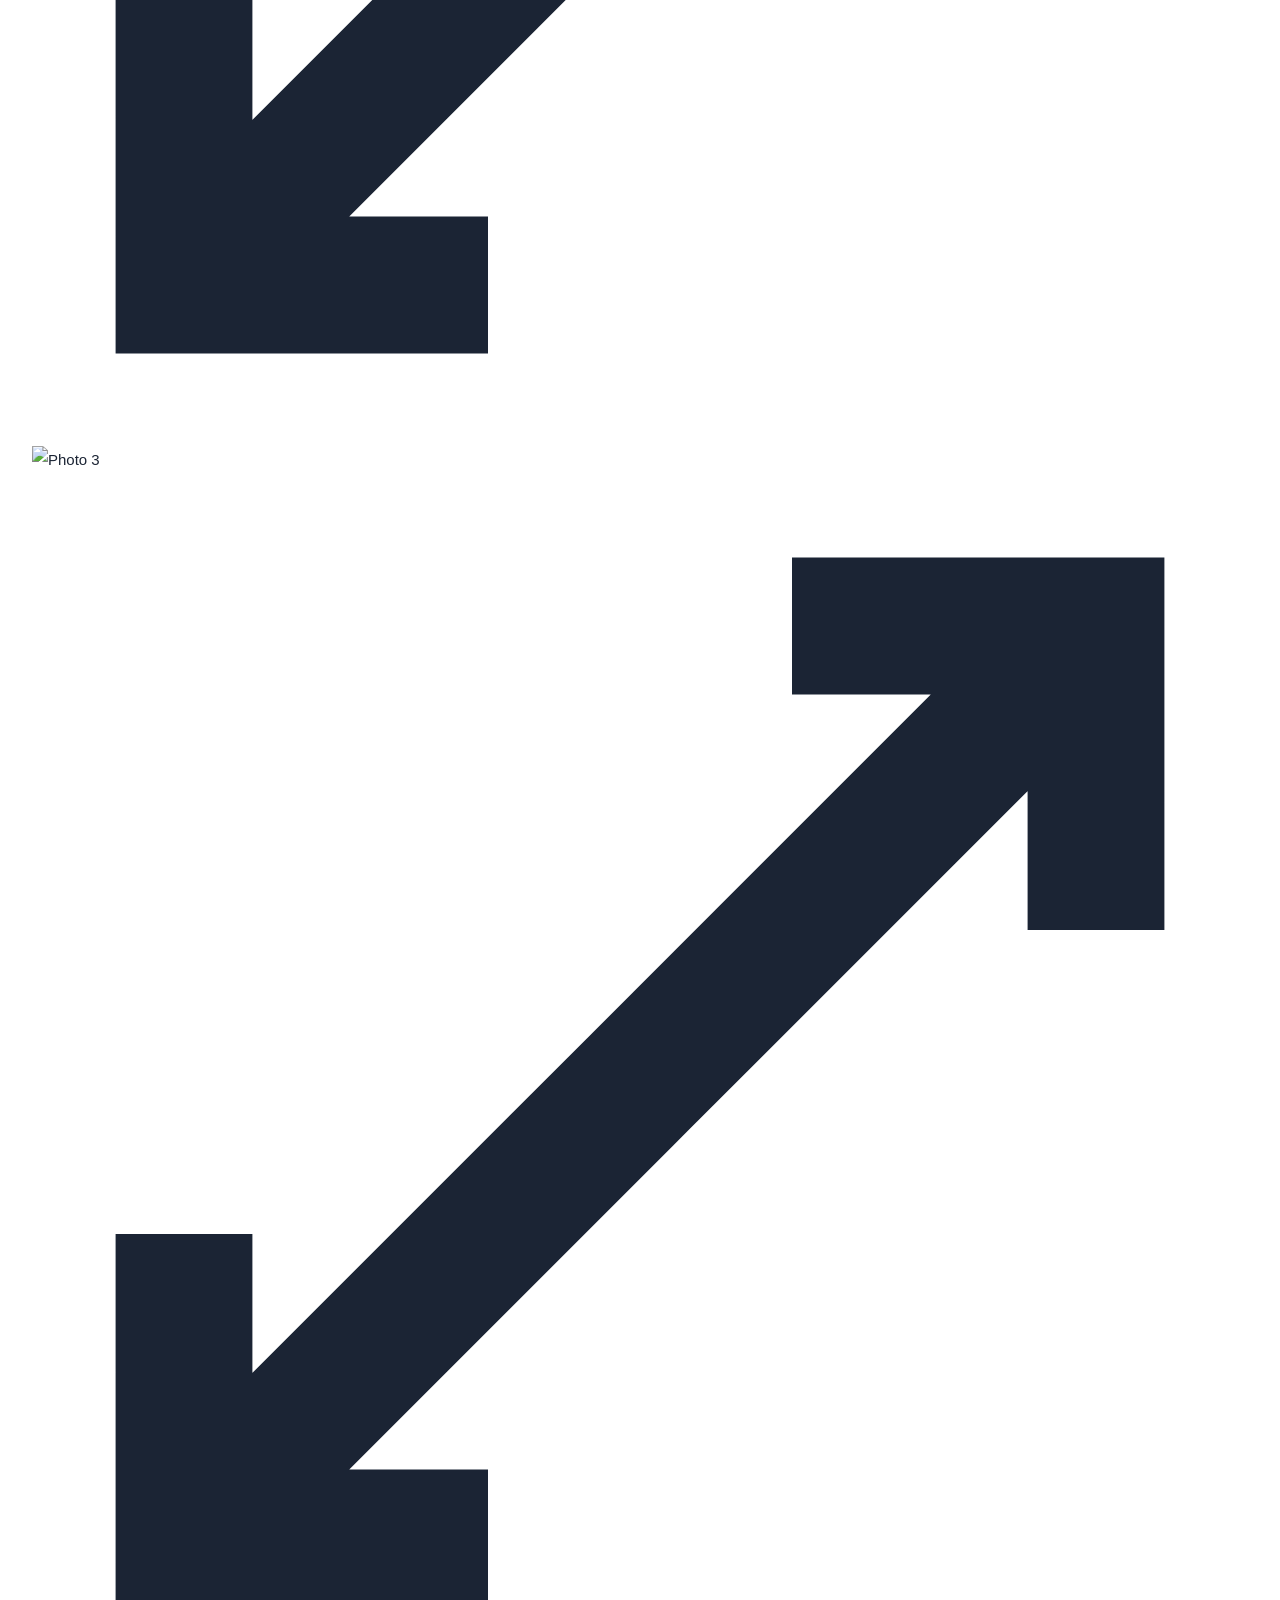
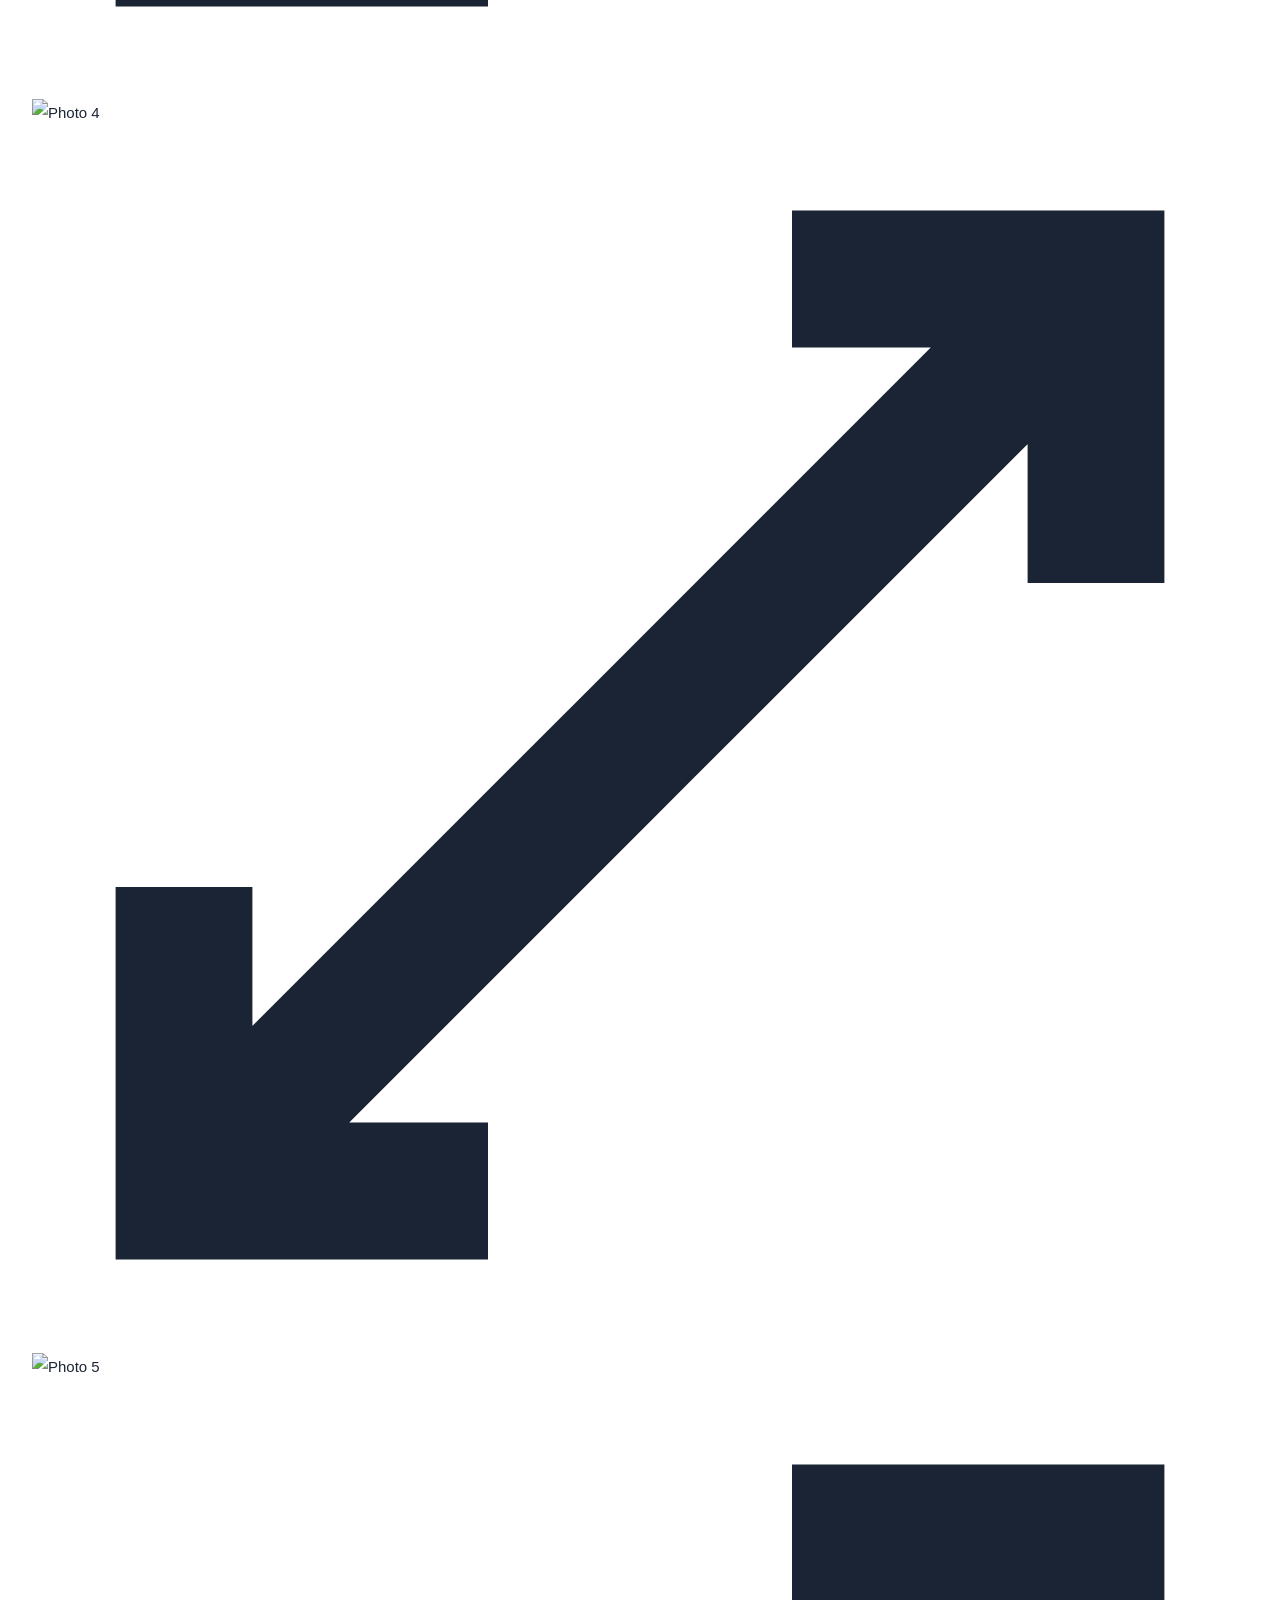
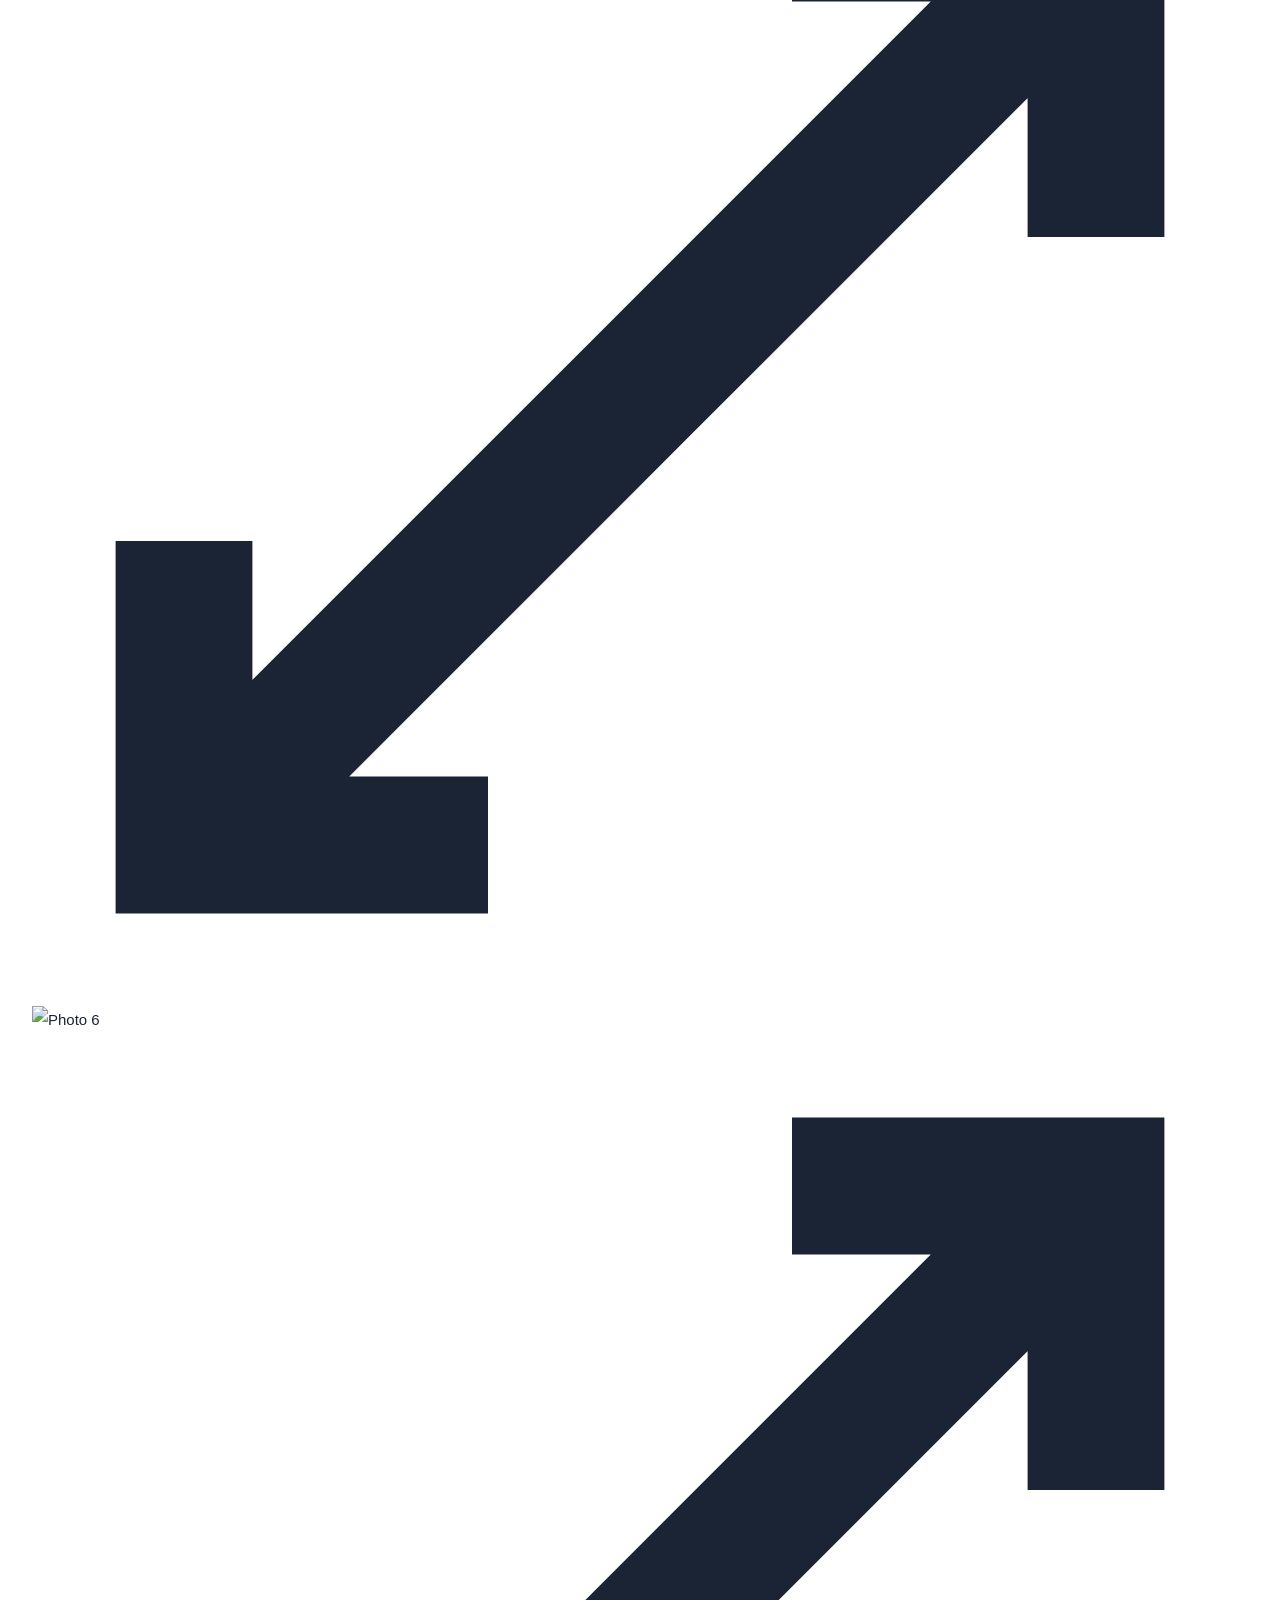
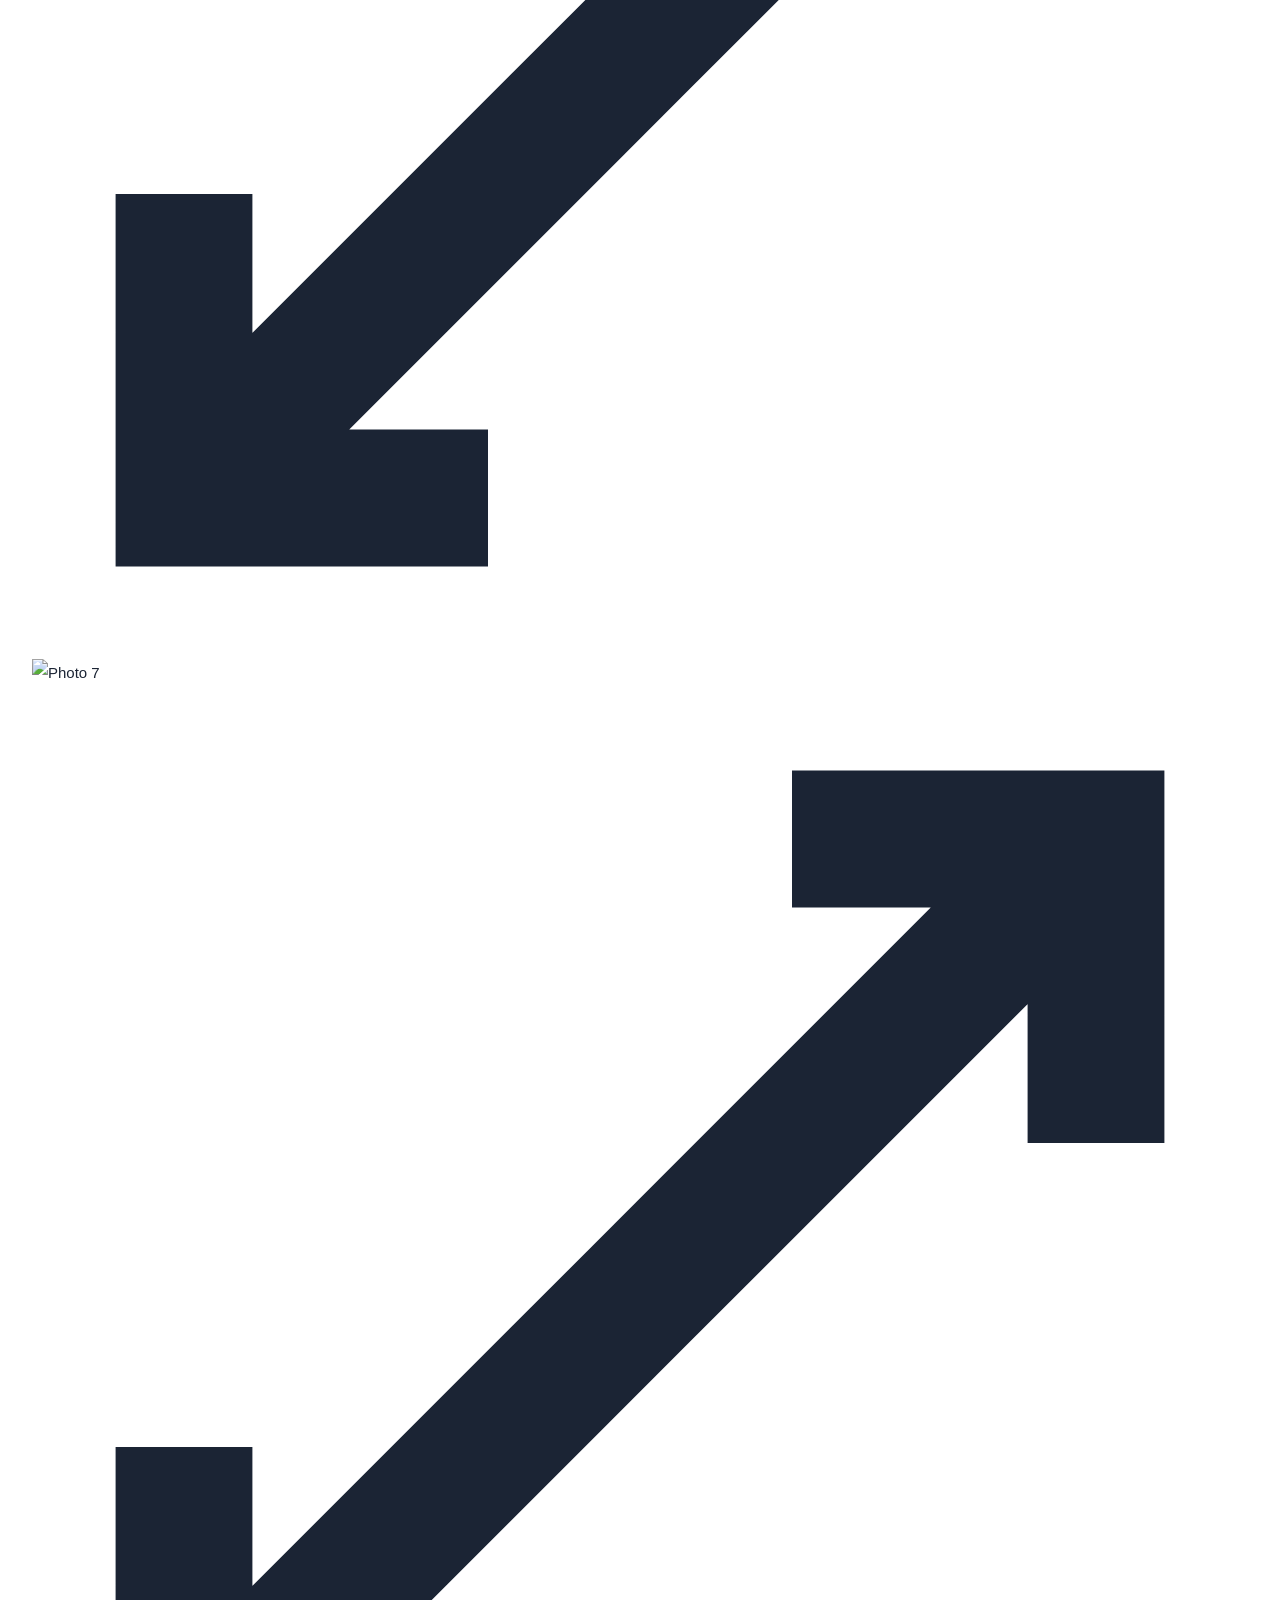
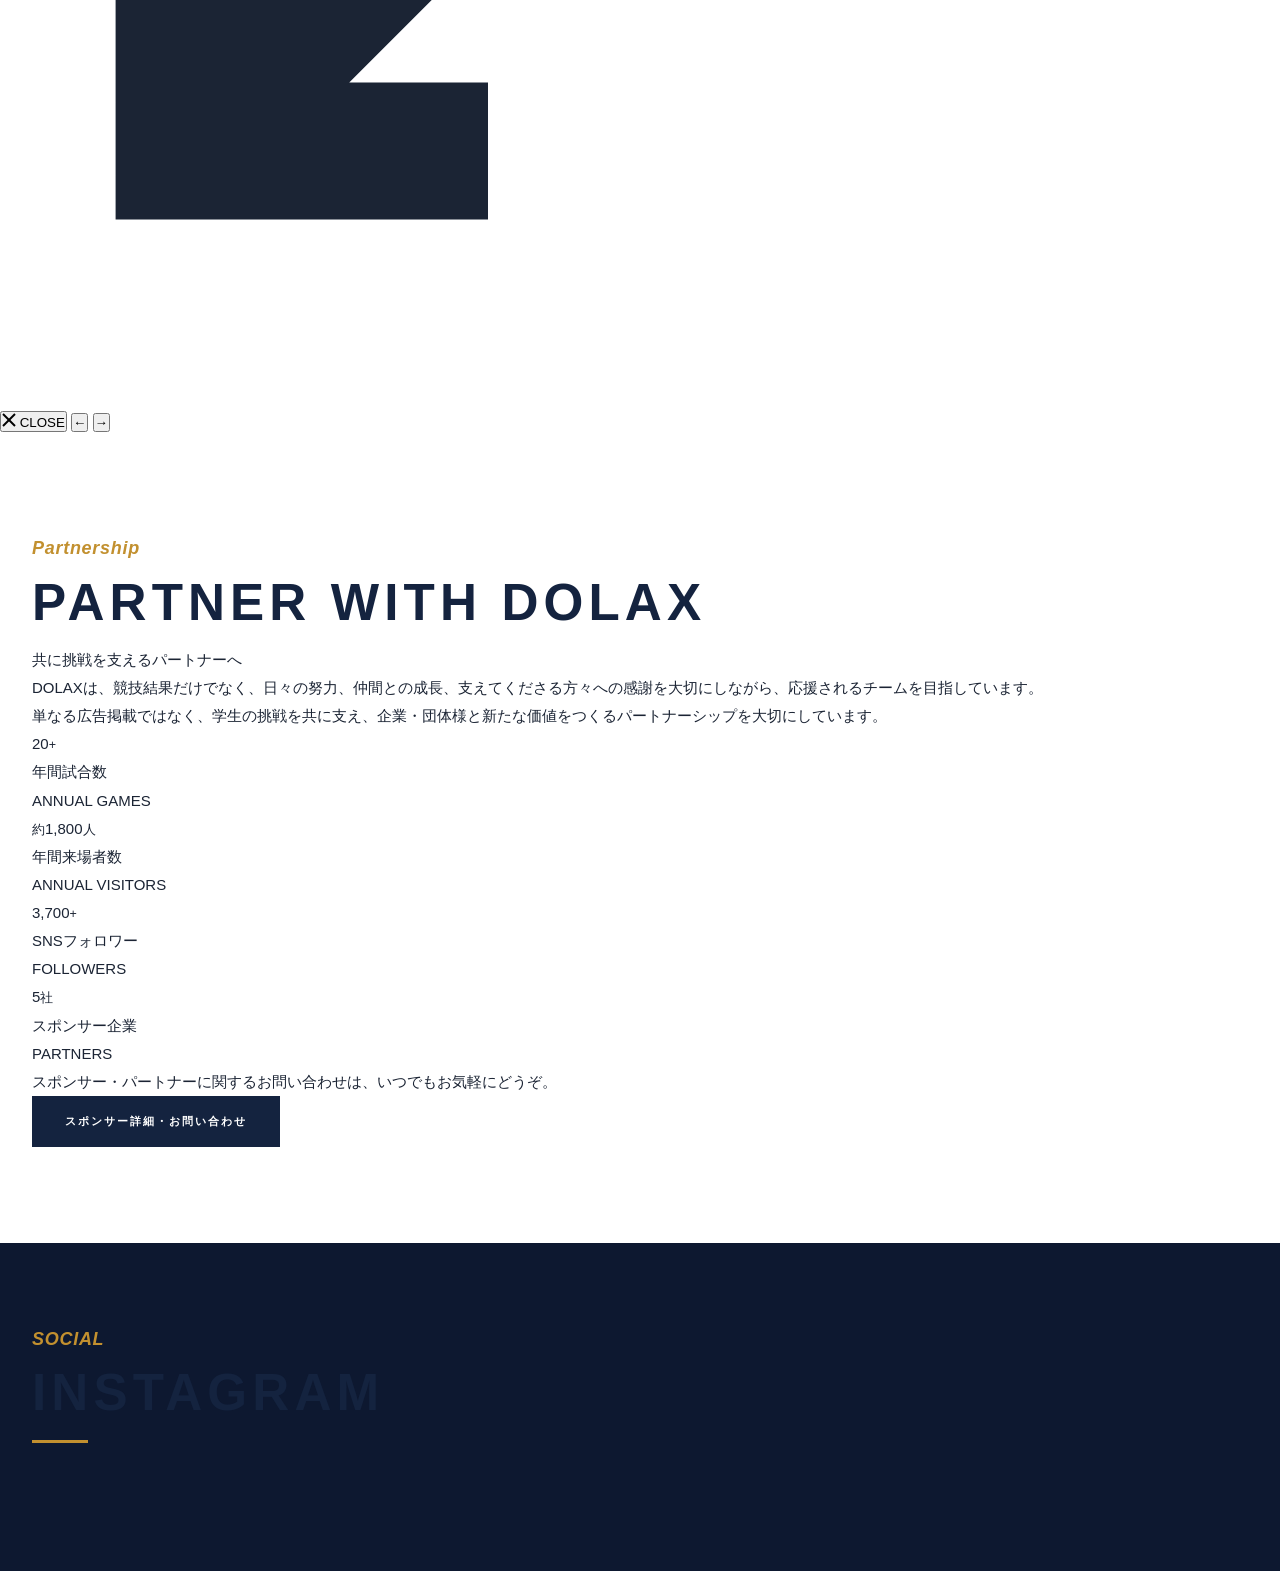
==== commit 59201a7a: "Update index.html" ====
--- a/index.html
+++ b/index.html
@@ -89,10 +89,7 @@
         <h1>DOSHISHA UNIVERSITY<br>MEN'S LACROSSE</h1>
         <div class="hero-univ">同志社大学体育会男子ラクロス部</div>
 <div class="hero-season-tag" id="heroSeasonTag">REDEEM 2026</div>
-<div class="hero-goals">
-  <span class="hero-goal">関西制覇</span>
-  <span class="hero-goal">POL 獲得</span>
-</div>        <div class="hero-btns">
+      <div class="hero-btns">
           <a href="schedule.html" class="hbtn solid">試合日程を見る</a>
           <a href="#about" class="hbtn ghost">チームを知る</a>
         </div>
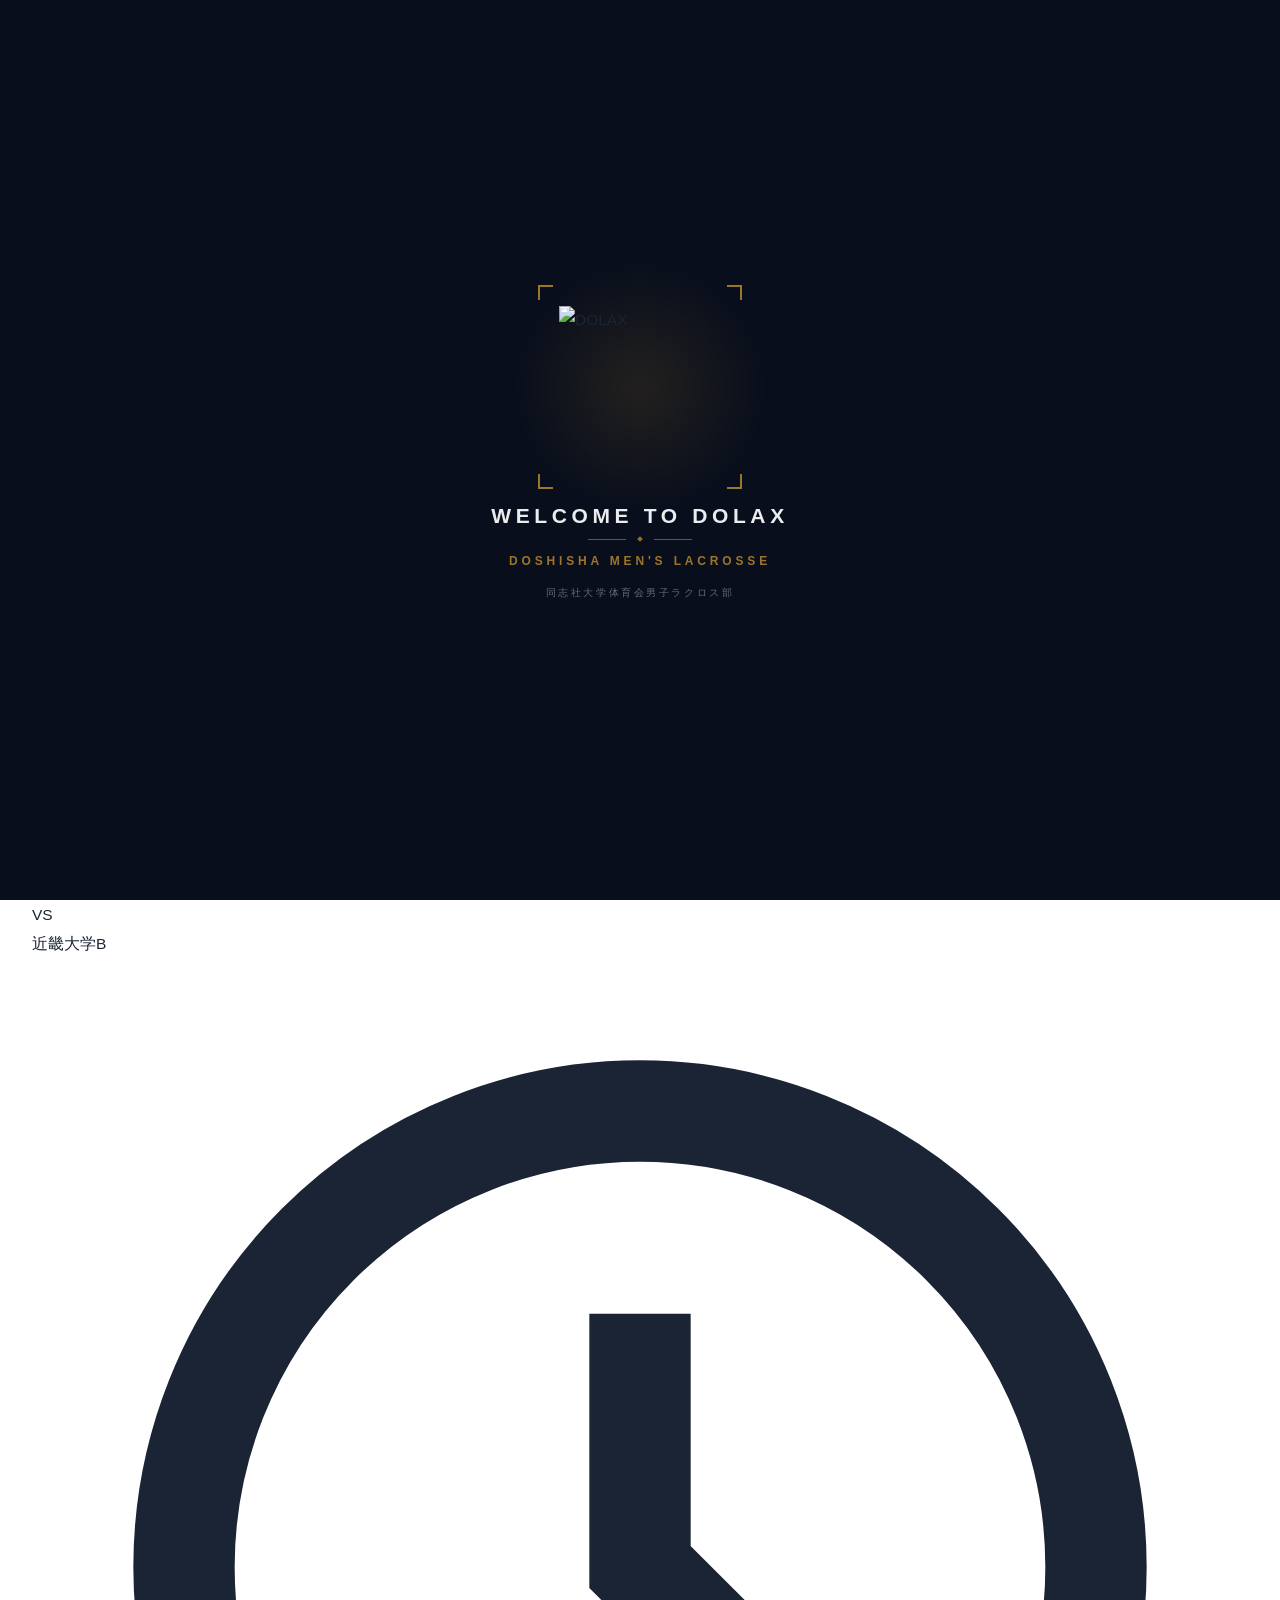
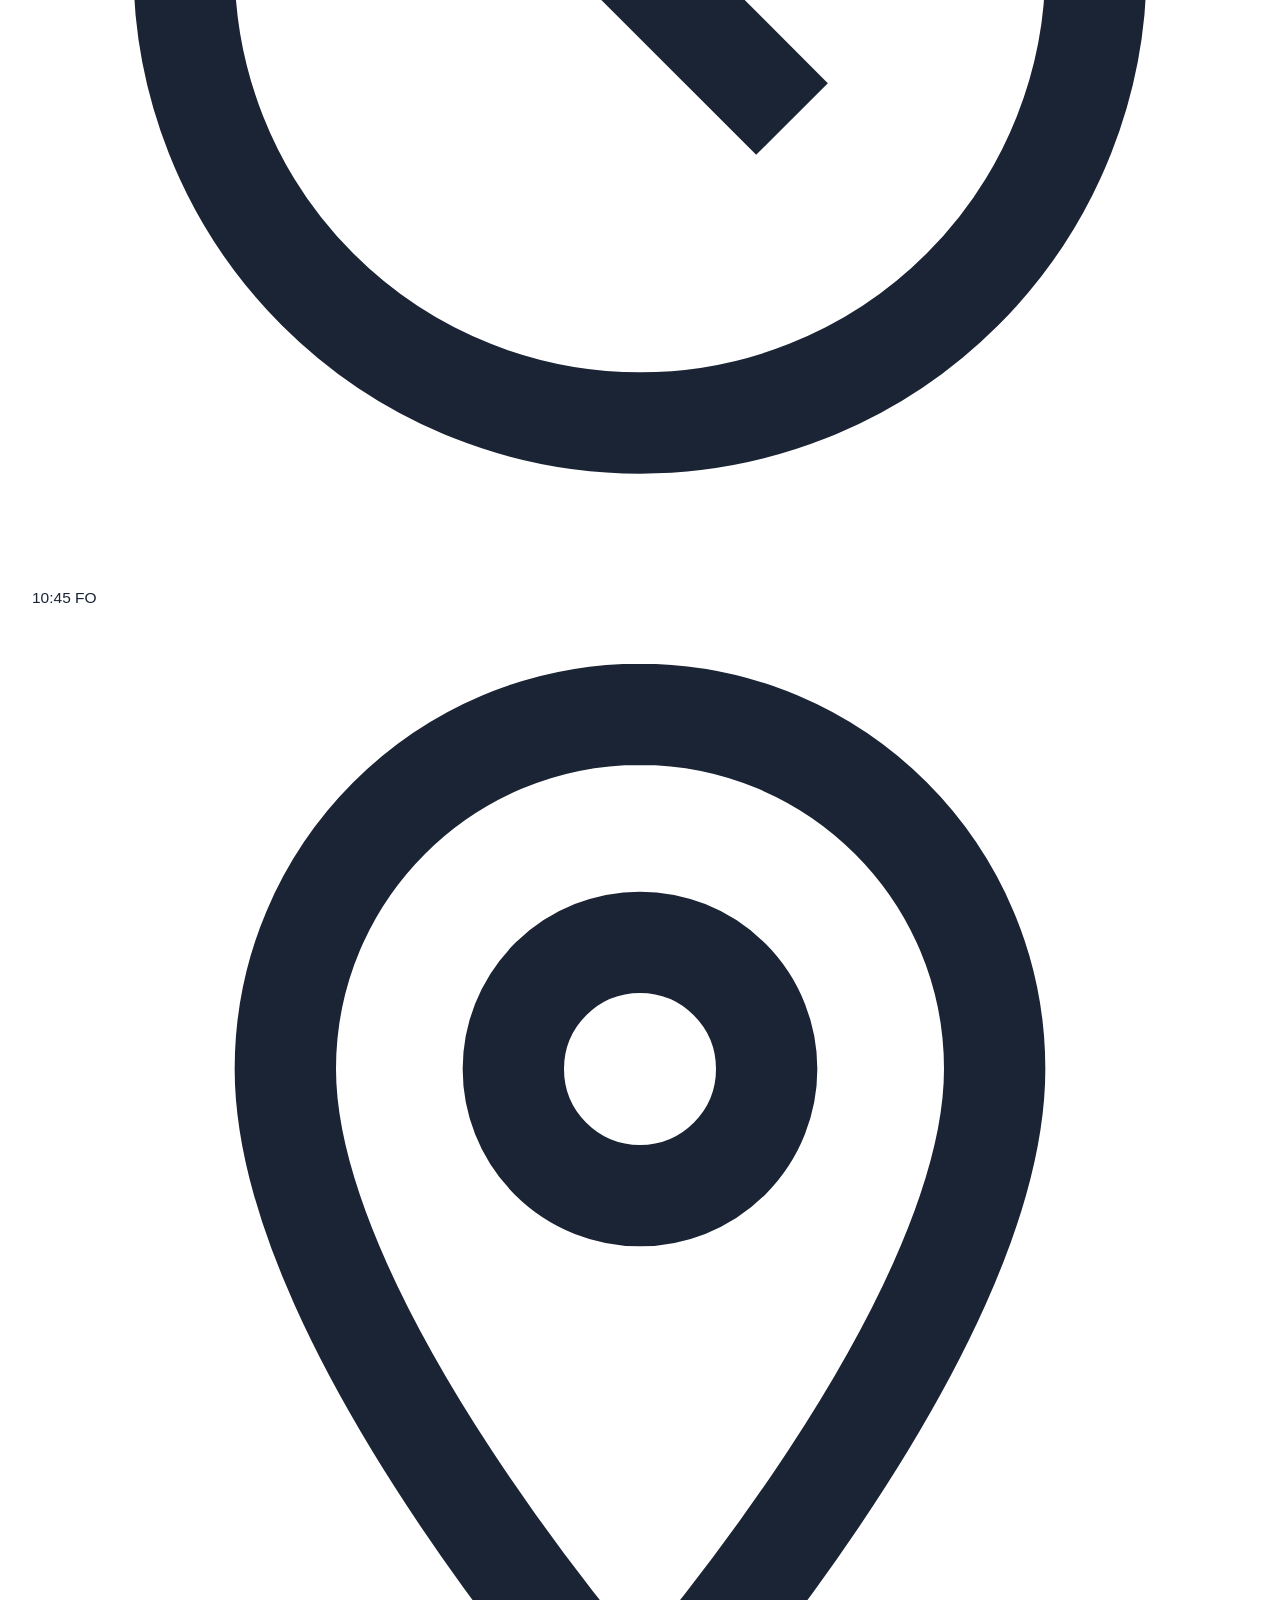
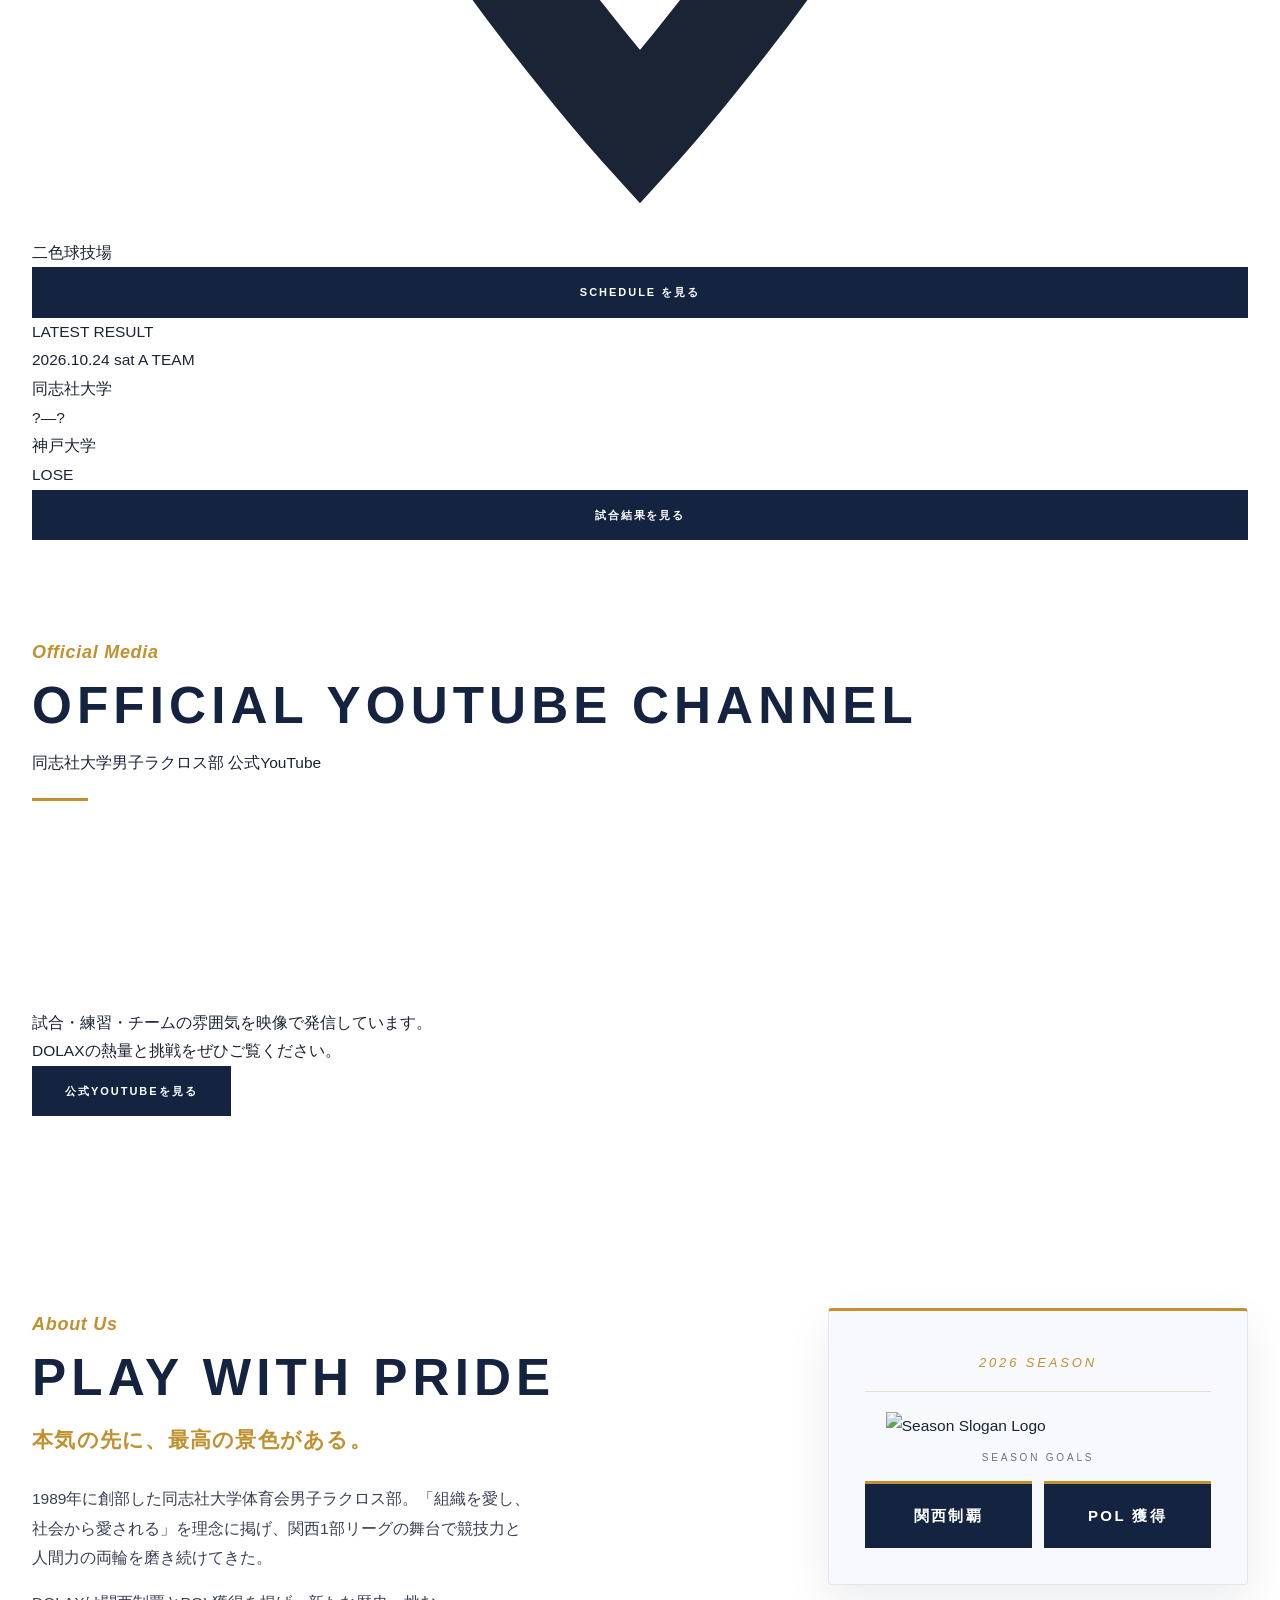
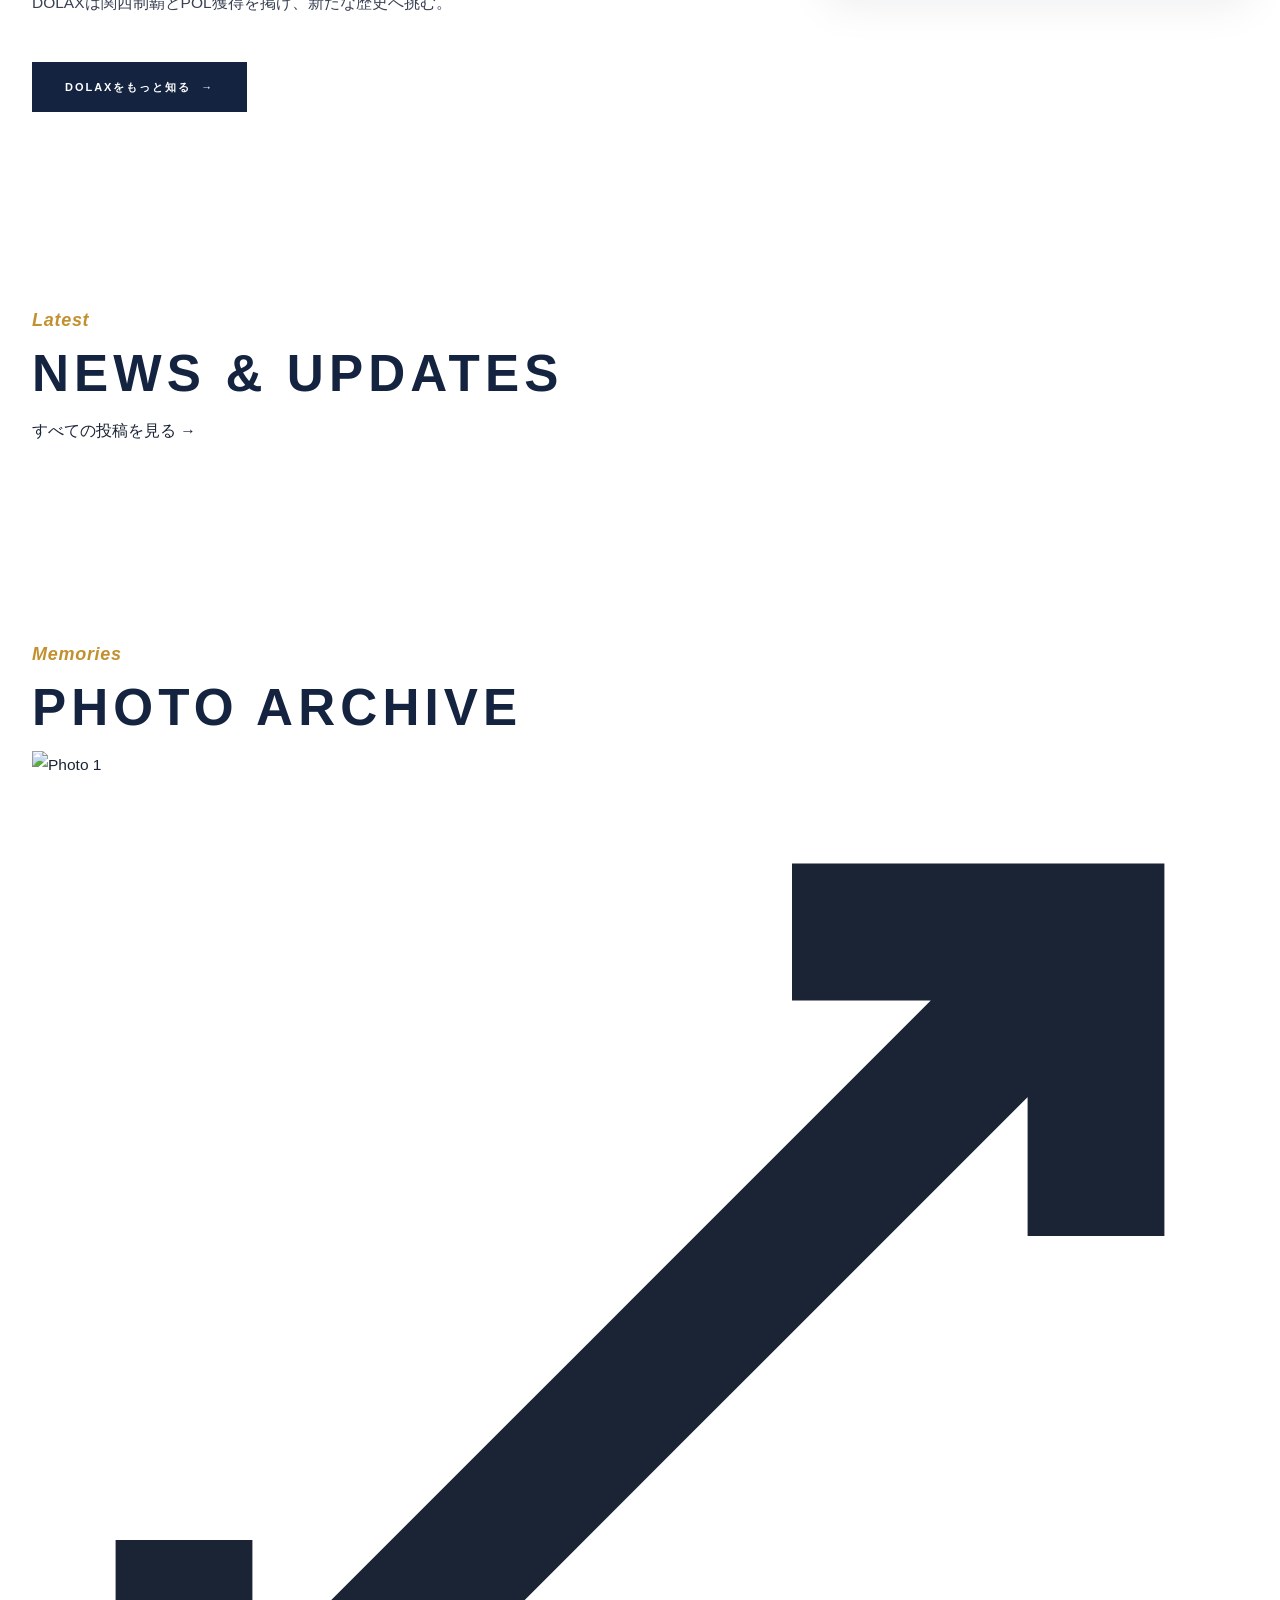
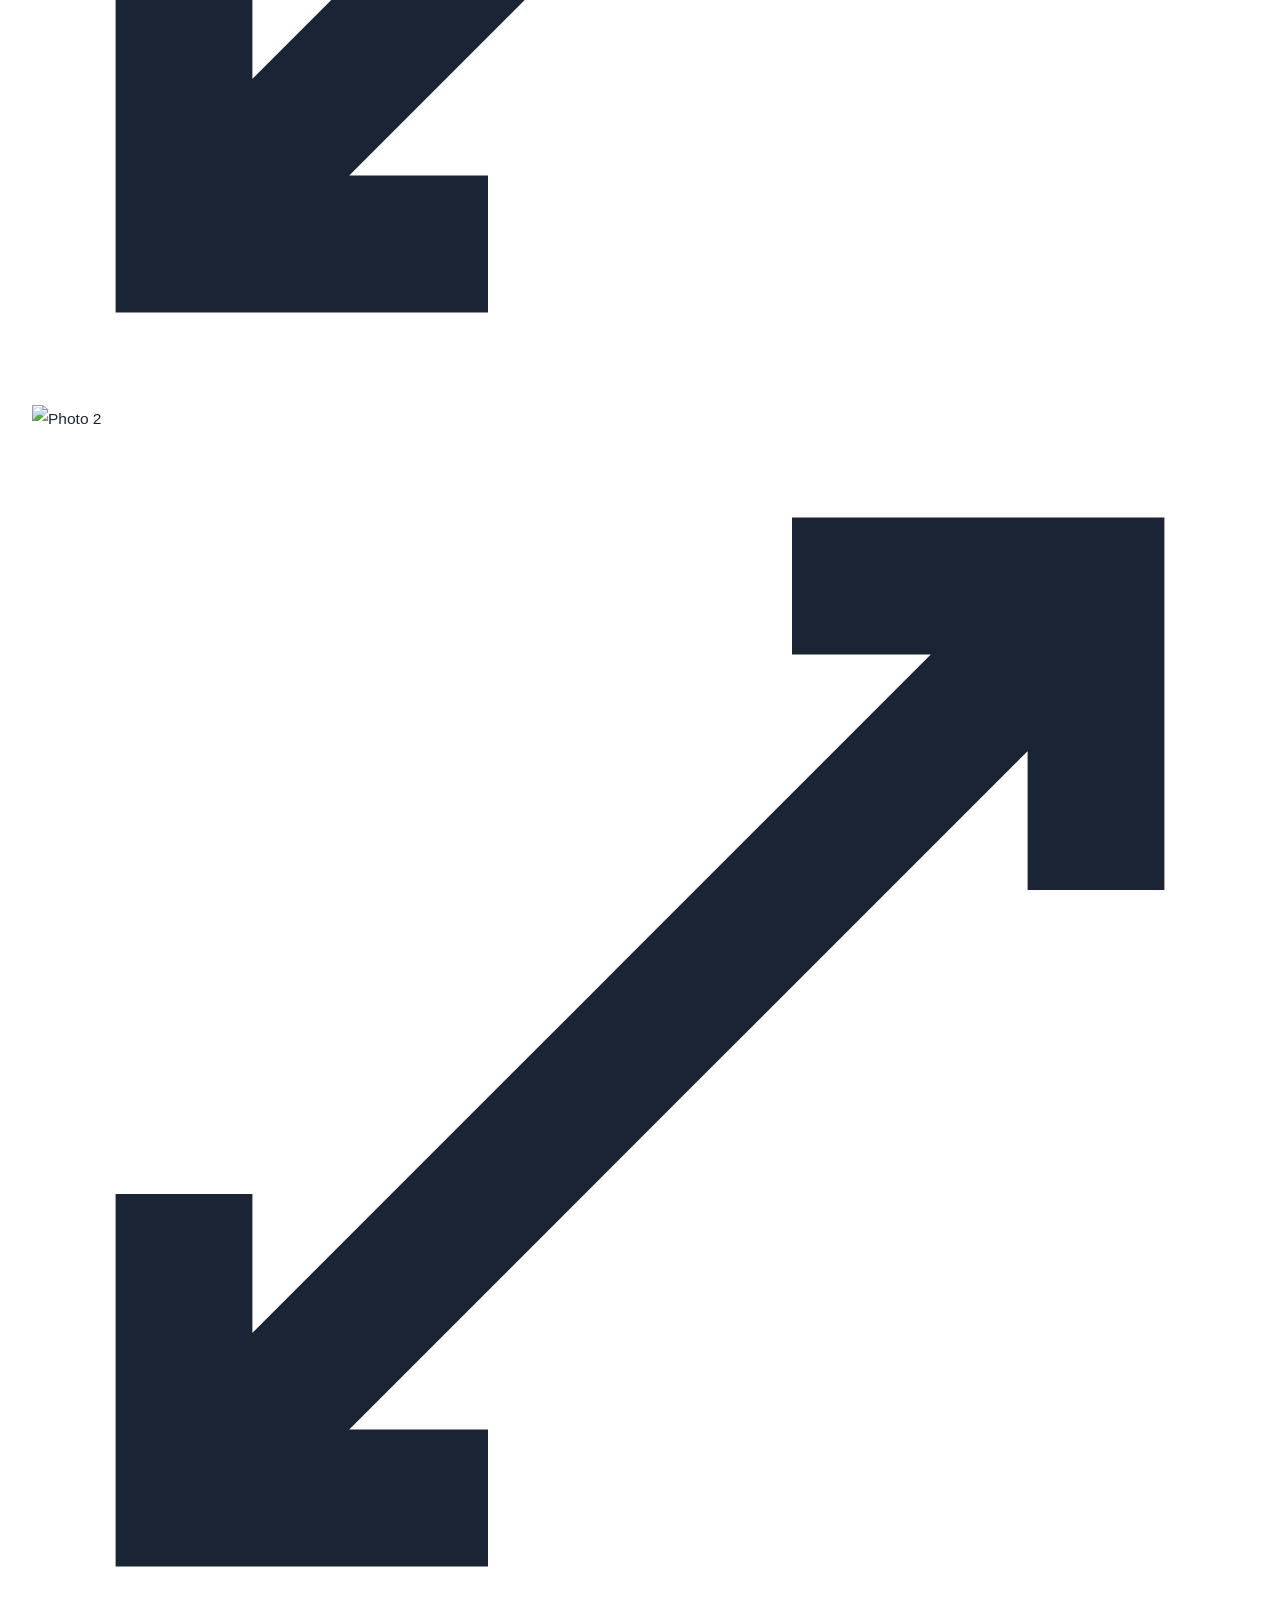
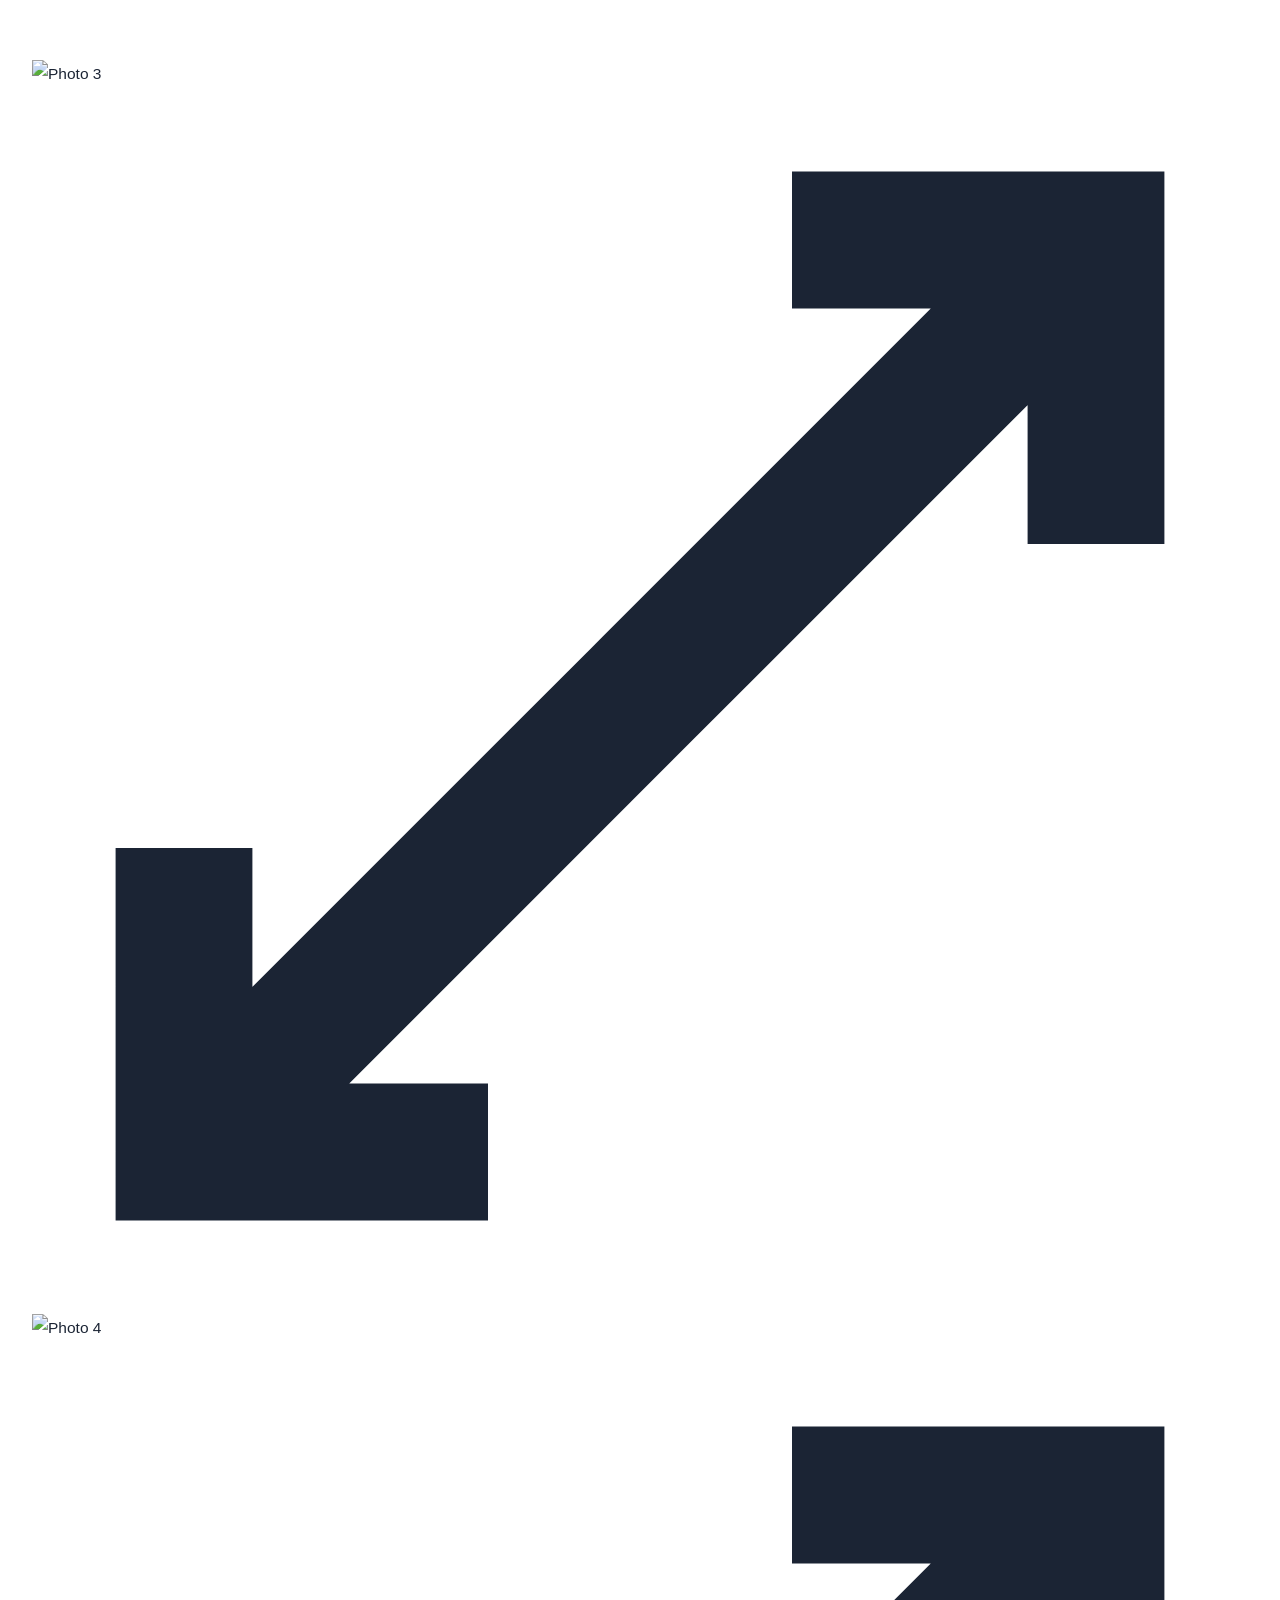
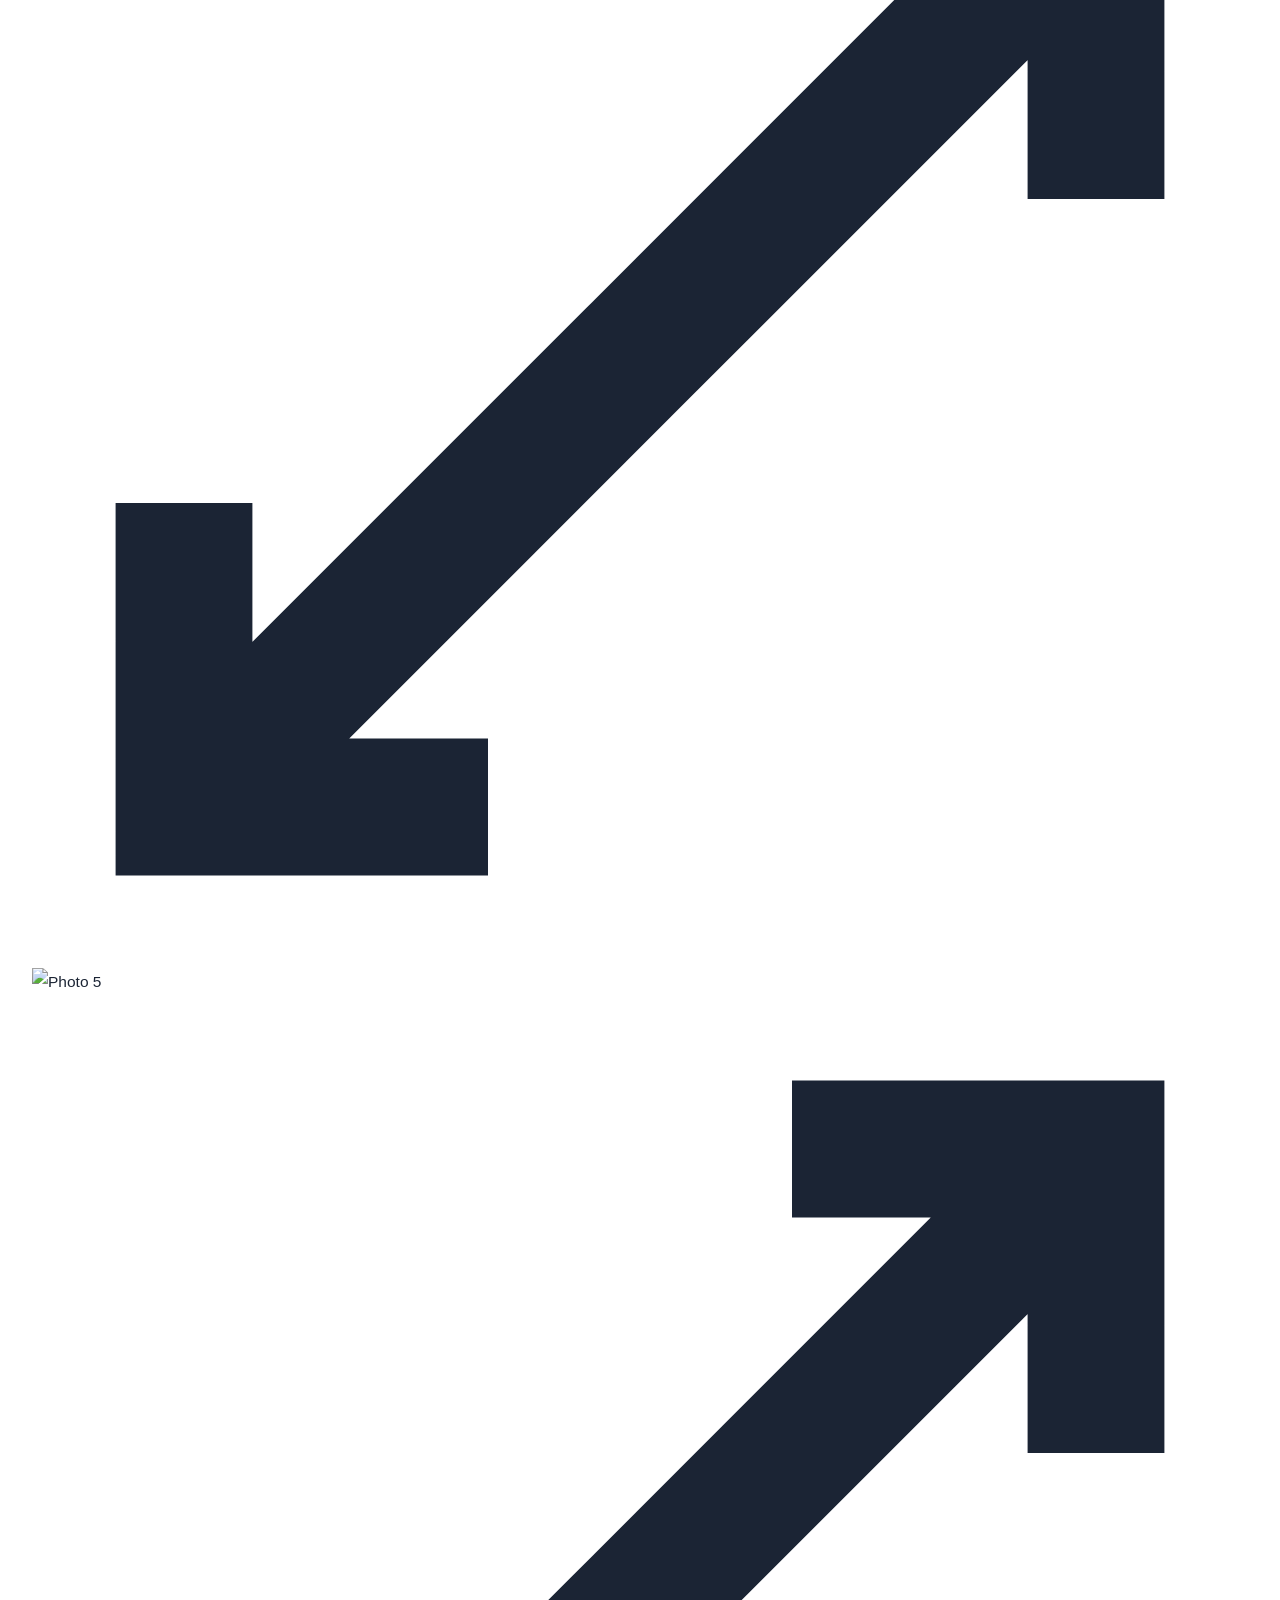
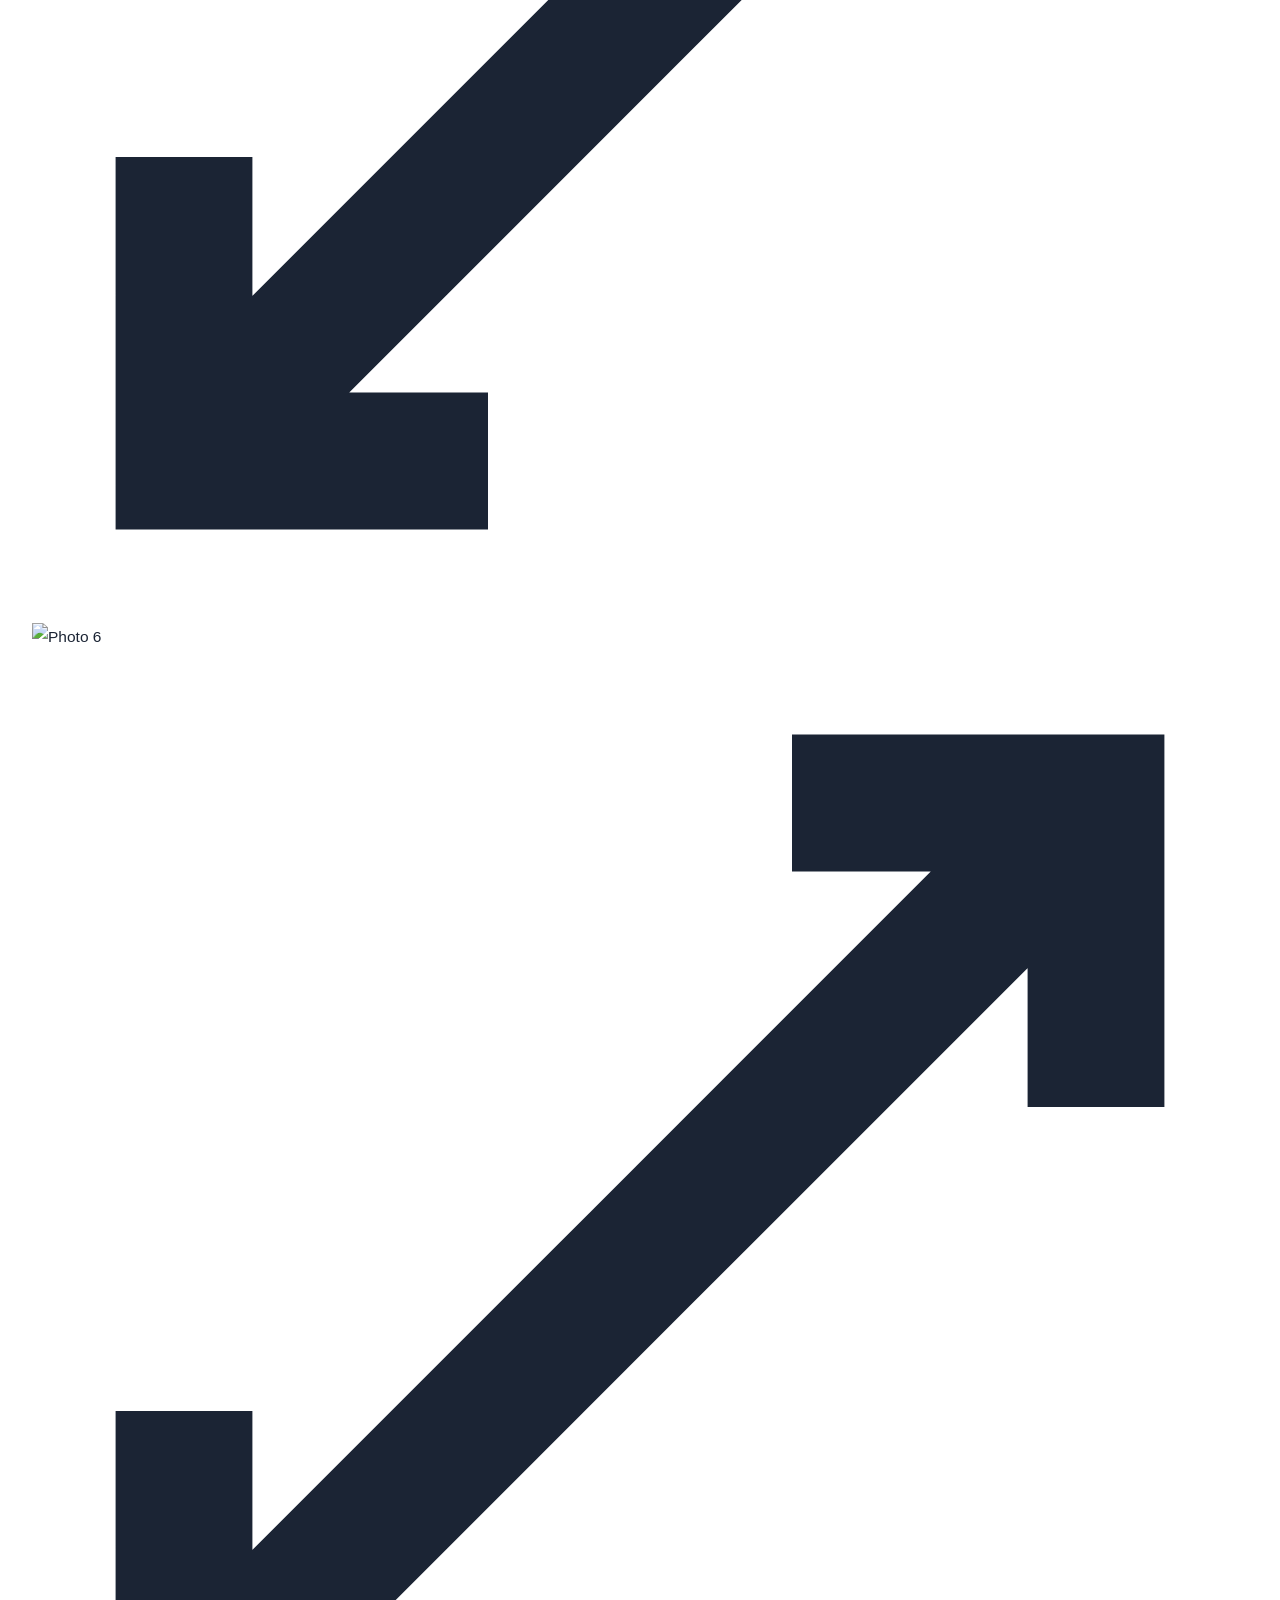
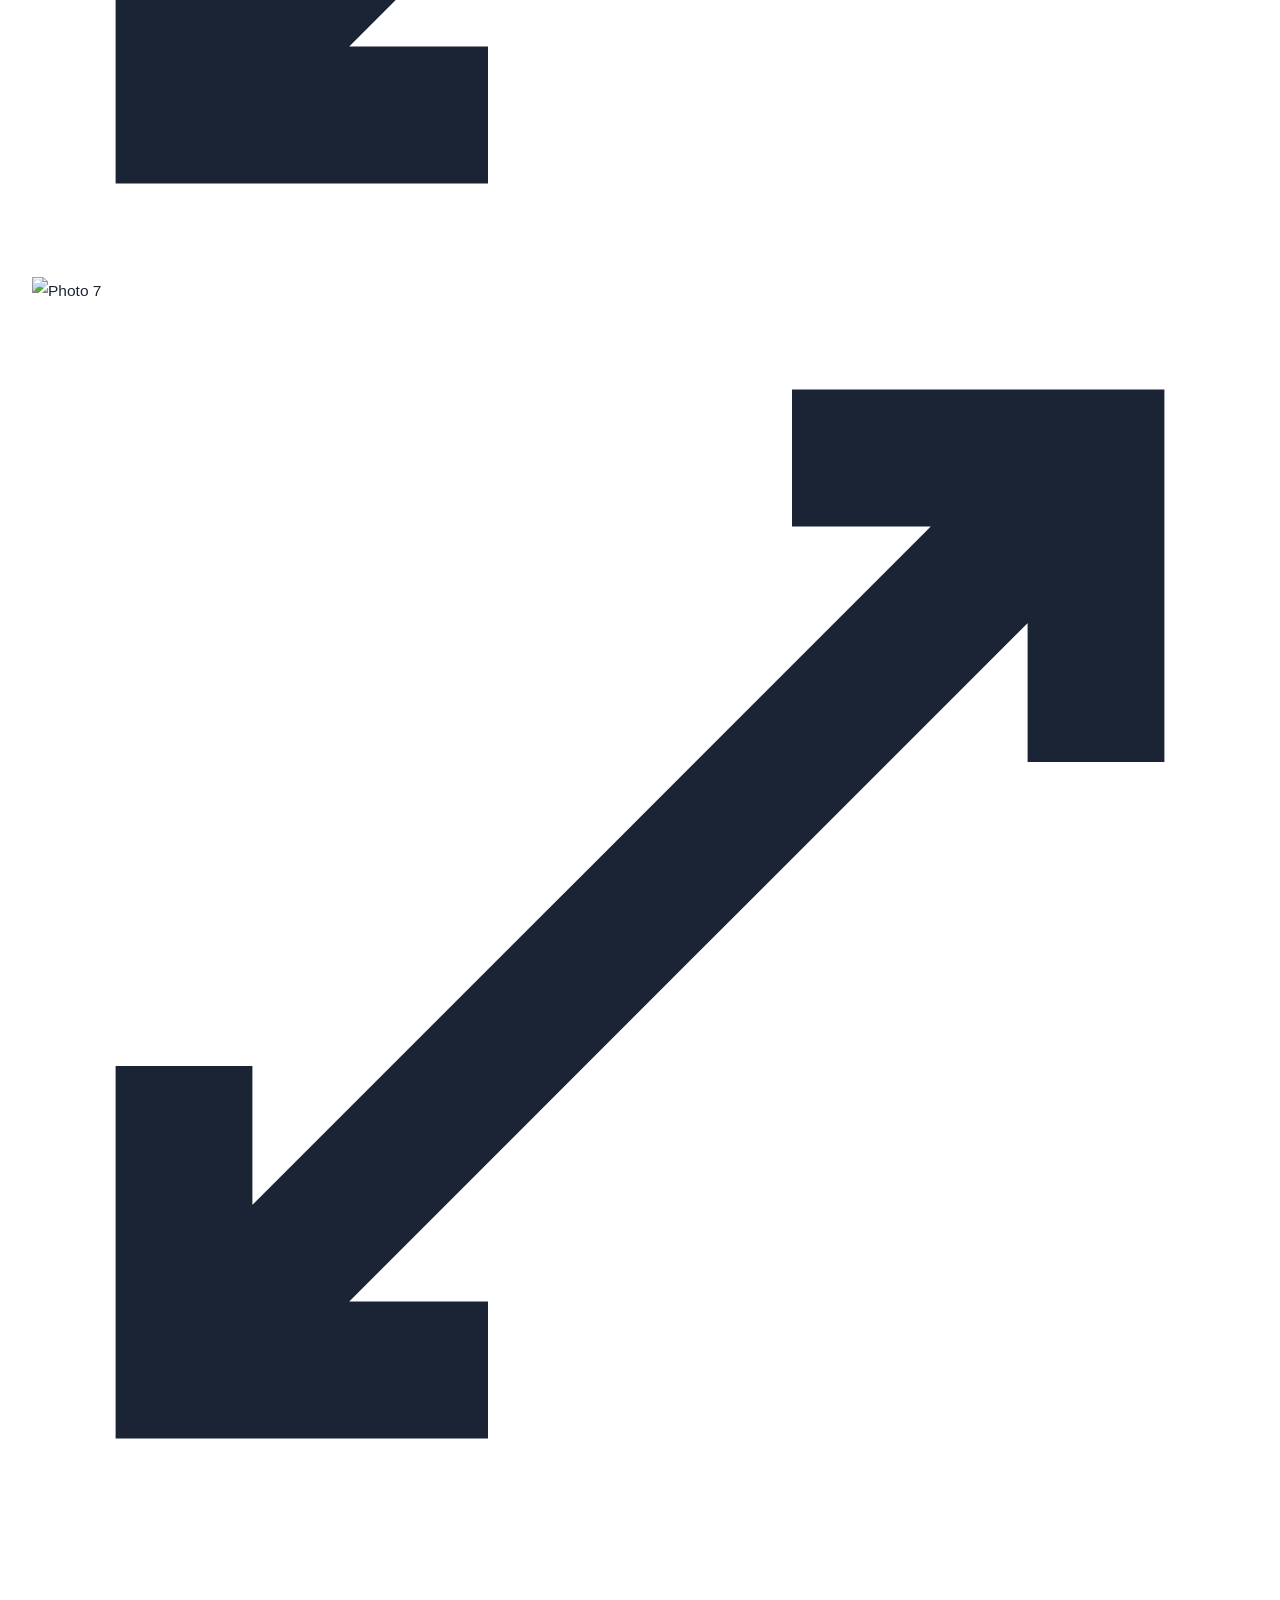
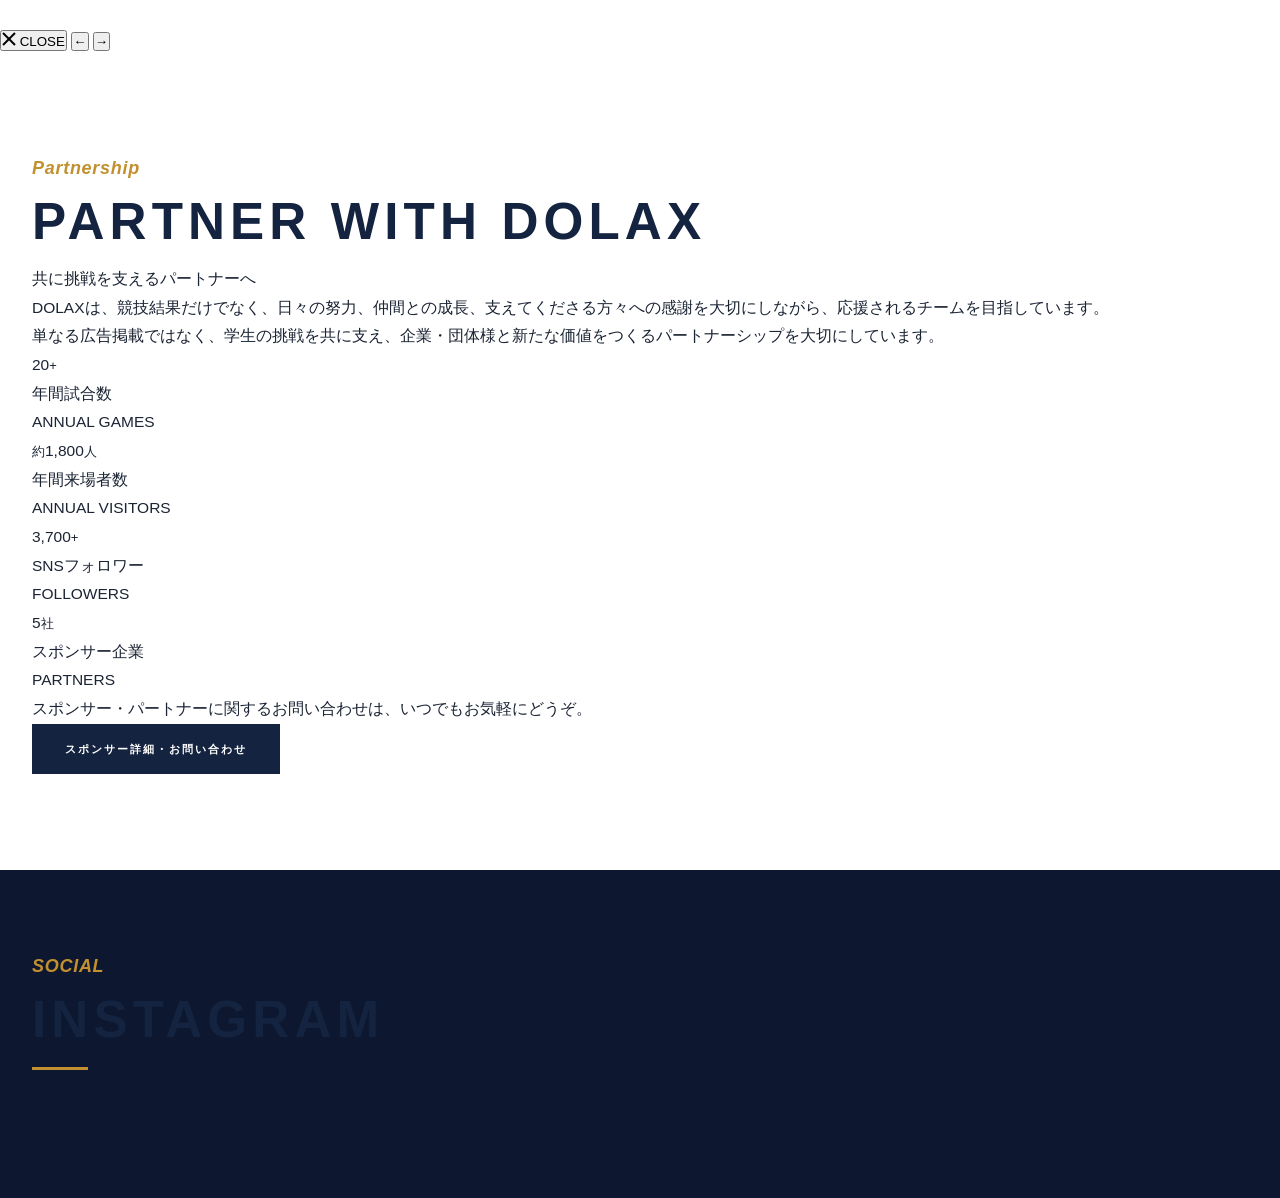
==== commit 8a895aaf: "Update index.html" ====
--- a/index.html
+++ b/index.html
@@ -200,7 +200,7 @@
       <!-- EDIT: 動画を差し替える場合は src の動画IDを更新してください -->
       <div class="yt-embed-wrap">
         <iframe
-          src="https://www.youtube.com/embed/LKJr2jWWQrw?autoplay=1&mute=1&loop=1&playlist=LKJr2jWWQrw"
+          src="https://www.youtube.com/embed/Cxcgvcr5-68?si=7-rYvDdZ52MEuFR7"
           title="同志社大学男子ラクロス部 公式YouTube動画"
           frameborder="0"
           allow="accelerometer; encrypted-media; gyroscope; picture-in-picture; web-share"
--- a/assets/css/home.css
+++ b/assets/css/home.css
@@ -0,0 +1,347 @@
+/* ================================================================
+   DOLAX home.css — トップページ共通・統括スタイル
+   ================================================================
+   このファイルの役割:
+     ▶ トップページ全体の root/body オーバーライド
+     ▶ 画像スロット (.img-slot)
+     ▶ STATS バー
+     ▶ ABOUT・PHILOSOPHY・SEASON CARD・WHAT DEFINES セクション
+     ▶ イントロオーバーレイ (#intro-overlay)
+     ▶ 上記セクションのレスポンシブ対応
+
+   分離された CSS:
+     home-hero.css     → ヒーロースライダー
+     home-game.css     → 試合情報カード (NEXT GAME / LATEST RESULT)
+     home-news.css     → NEWS & UPDATES
+     home-archive.css  → PHOTO ARCHIVE・ライトボックス
+     home-sponsors.css → PARTNER WITH DOLAX
+================================================================ */
+
+/* トップページ固有のフォントサイズ上書き */
+body { font-size: 15.5px; line-height: 1.85; }
+
+/* ---- IMAGE SLOT ---- */
+.img-slot {
+  background: rgba(255,255,255,.06); border: 2px dashed rgba(255,255,255,.18);
+  display: flex; flex-direction: column; align-items: center; justify-content: center;
+  position: relative; overflow: hidden;
+}
+.img-slot.light { background: rgba(20,35,63,.05); border-color: rgba(20,35,63,.15); }
+.img-slot .slot-label { font-family: var(--font-en); font-size: 12px; letter-spacing: .1em; color: rgba(255,255,255,.45); pointer-events: none; user-select: none; text-align: center; padding: 8px; }
+.img-slot.light .slot-label { color: rgba(20,35,63,.3); }
+.img-slot img.filled { position: absolute; inset: 0; width: 100%; height: 100%; object-fit: cover; }
+
+/* ============ STATS ============ */
+.stats { background: var(--navy-deep); color: #fff; border-bottom: 3px solid var(--gold); }
+.stats-grid { display: grid; grid-template-columns: repeat(4,1fr); }
+.stat { padding: 34px 24px; text-align: center; position: relative; }
+.stat:not(:last-child)::after { content: ""; position: absolute; right: 0; top: 24%; height: 52%; width: 1px; background: rgba(255,255,255,.16); }
+.stat .num { font-family: var(--font-number); font-weight: 900; font-size: 54px; line-height: 1; letter-spacing: .04em; }
+.stat .num small { font-size: 26px; font-weight: 600; }
+.stat .lab { font-family: var(--font-body); font-size: 11px; color: #aeb8cc; margin-top: 10px; letter-spacing: .08em; }
+
+/* ============ ABOUT ============ */
+.about-grid { display: grid; grid-template-columns: 1fr 420px; gap: 56px; align-items: start; }
+.about-mid .tagline2 { font-family: var(--font-body); font-weight: 700; color: var(--gold); font-size: 21px; margin: 16px 0 24px; letter-spacing: .06em; }
+.about-mid p { color: #3a4154; font-size: 15.5px; margin-bottom: 16px; line-height: 1.9; max-width: 58ch; }
+.about-founded { display: flex; align-items: center; gap: 10px; margin-top: 28px; padding-top: 24px; border-top: 1px solid var(--line); }
+.about-founded .f-year  { font-family: var(--font-number); font-weight: 900; font-size: 32px; color: var(--navy); line-height: 1; letter-spacing: .04em; }
+.about-founded .f-label { font-size: 10px; color: var(--muted); letter-spacing: .14em; line-height: 1.6; text-transform: uppercase; font-family: "Montserrat", sans-serif; font-weight: 600; }
+.about-founded .f-div   { width: 1px; height: 36px; background: var(--line); margin: 0 8px; }
+.about-mid .btn-primary { margin-top: 28px; }
+
+/* -- Philosophy -- */
+.phil-wrap { margin-top: 64px; border-top: 1px solid var(--line); padding-top: 52px; }
+.phil-grid { display: grid; grid-template-columns: 1fr 1fr; gap: 24px; margin-top: 32px; }
+.phil-card {
+  background: var(--navy); color: #fff;
+  padding: 36px 32px 32px; border-top: 3px solid var(--gold); position: relative; overflow: hidden;
+}
+.phil-card::after {
+  content: ""; position: absolute; bottom: 0; right: 0;
+  width: 120px; height: 120px;
+  background: radial-gradient(circle at bottom right, rgba(194,144,47,.08), transparent 70%);
+}
+.phil-en   { font-family: "Montserrat", sans-serif; font-weight: 700; font-size: 10px; letter-spacing: .24em; color: var(--gold); margin-bottom: 12px; text-transform: uppercase; }
+.phil-head { font-family: var(--font-body); font-weight: 700; font-size: 19px; color: #fff; margin-bottom: 20px; letter-spacing: .06em; line-height: 1.4; }
+.phil-body { font-size: 14px; color: #b4bdd4; line-height: 1.9; position: relative; }
+
+/* -- Season Card -- */
+.season-card { background: #f7f9fc; padding: 40px 36px 36px; border: 1px solid rgba(10,24,48,.08); border-top: 3px solid var(--gold); border-radius: 4px; box-shadow: 0 18px 45px rgba(10,24,48,.08); display: flex; flex-direction: column; align-items: center; }
+.season-card .ssn { font-family: var(--font-accent); font-style: italic; font-size: 13px; letter-spacing: .22em; text-transform: uppercase; color: var(--gold); text-align: center; width: 100%; padding-bottom: 16px; border-bottom: 1px solid rgba(194,144,47,.25); }
+.season-box-logo { display: block; width: 88%; max-width: 360px; height: auto; margin: 20px auto 8px; }
+.season-goals-label { font-family: var(--font-accent); font-size: 10px; letter-spacing: .28em; text-transform: uppercase; color: var(--muted); text-align: center; margin-bottom: 14px; }
+.season-goals { display: grid; grid-template-columns: 1fr 1fr; gap: 12px; width: 100%; }
+.goal { background: var(--navy); color: #fff; text-align: center; padding: 18px 12px; font-family: var(--font-body); font-weight: 700; font-size: 15px; letter-spacing: .16em; border-top: 3px solid var(--gold); }
+
+/* ============ WHAT DEFINES ============ */
+.defines { background: var(--cream); }
+
+/* -- Achievements -- */
+.ach-wrap  { margin-top: 64px; border-top: 1px solid var(--line); padding-top: 52px; }
+.ach-label { display: flex; align-items: baseline; gap: 14px; margin-bottom: 32px; }
+.ach-kicker { font-family: var(--font-accent); font-style: italic; color: var(--gold); font-size: 20px; }
+.ach-title  { font-family: var(--font-en); font-weight: 700; font-size: 22px; letter-spacing: .1em; color: var(--navy); }
+.ach-grid { display: grid; grid-template-columns: repeat(3, 1fr); gap: 20px; }
+.ach-card {
+  background: var(--navy); color: #fff;
+  padding: 32px 28px 28px; position: relative; overflow: hidden;
+  border-top: 3px solid var(--gold);
+}
+.ach-card::before { content: ""; position: absolute; inset: 0; background: linear-gradient(135deg, rgba(194,144,47,.06) 0%, transparent 60%); }
+.ach-num  { font-family: var(--font-number); font-weight: 900; font-size: 76px; color: var(--gold); line-height: 1; margin-bottom: 6px; position: relative; letter-spacing: .01em; }
+.ach-unit { font-size: 22px; font-weight: 500; color: #b9c2d6; margin-left: 2px; }
+.ach-name { font-family: var(--font-body); font-weight: 700; font-size: 14px; color: #fff; margin-bottom: 14px; line-height: 1.6; position: relative; }
+.ach-years { font-family: "Montserrat", sans-serif; font-size: 11px; letter-spacing: .10em; color: #7a8aaa; position: relative; text-transform: uppercase; }
+.ach-tbd  { color: rgba(194,144,47,.5); font-style: italic; }
+.ach-card.ach-gold { background: var(--navy-deep); border-top-color: var(--gold); border-top-width: 4px; }
+.ach-card.ach-gold .ach-num   { font-size: 86px; }
+.ach-card.ach-gold .ach-unit  { color: var(--gold-soft); }
+.ach-card.ach-gold .ach-years { color: #9aa4ba; font-size: 13px; }
+.ach-accent { position: absolute; right: 16px; bottom: 18px; font-family: var(--font-en); font-weight: 700; font-size: 10px; letter-spacing: .2em; color: var(--gold); opacity: .7; }
+
+.defines-kicker { font-family: var(--font-accent); font-style: italic; font-weight: 700; color: var(--gold); font-size: 17px; text-align: center; display: block; margin-bottom: 10px; letter-spacing: .04em; }
+.defines-head   { font-family: var(--font-heading); font-weight: 800; font-size: 38px; letter-spacing: .14em; color: var(--navy); text-align: center; margin-bottom: 56px; text-transform: uppercase; }
+.defines-layout { display: grid; grid-template-columns: 1.5fr 1fr; gap: 56px; align-items: start; }
+.cards3 { display: grid; grid-template-columns: repeat(3,1fr); gap: 20px; }
+.vcard { background: #fff; border: 1px solid var(--line); border-top: 3px solid var(--gold); padding: 34px 26px 30px; position: relative; overflow: hidden; transition: transform .2s, box-shadow .2s; }
+.vcard:hover { transform: translateY(-3px); box-shadow: 0 8px 28px rgba(20,35,63,.1); }
+.vcard .gn  { position: absolute; right: 14px; top: 6px; font-family: var(--font-en); font-weight: 700; font-size: 64px; color: rgba(20,35,63,.05); }
+.vcard .ico { height: 46px; color: var(--gold); margin-bottom: 22px; }
+.vcard .ico svg { height: 46px; width: auto; }
+.vcard h3   { font-size: 18px; font-weight: 700; color: var(--navy); margin-bottom: 14px; letter-spacing: .02em; }
+.vcard p    { font-size: 14px; color: #4a5167; line-height: 1.9; }
+.vcard .rule { width: 54px; height: 3px; background: var(--gold); margin-top: 22px; }
+
+/* -- Timeline -- */
+.timeline-wrap { position: relative; }
+.timeline-wrap .ghost-do { position: absolute; right: -10px; bottom: -10px; font-family: var(--font-en); font-weight: 700; font-size: 120px; color: rgba(20,35,63,.04); letter-spacing: .05em; z-index: 0; }
+.timeline { position: relative; padding-left: 30px; z-index: 1; }
+.timeline::before { content: ""; position: absolute; left: 6px; top: 6px; bottom: 6px; width: 3px; background: var(--gold); opacity: .5; }
+.tl-item { position: relative; margin-bottom: 26px; }
+.tl-item::before { content: ""; position: absolute; left: -30px; top: 4px; width: 13px; height: 13px; background: var(--gold); }
+.tl-item h4 { font-family: var(--font-heading); font-weight: 800; font-size: 18px; color: var(--navy); letter-spacing: .10em; text-transform: uppercase; }
+.tl-item .yr { font-family: var(--font-en); color: var(--gold); }
+.tl-item p   { font-size: 13px; color: var(--muted); margin-top: 1px; }
+.tl-item.current::before { background: var(--gold); box-shadow: 0 0 0 4px rgba(194,144,47,.18); width: 15px; height: 15px; left: -31px; }
+.tl-item.current h4 { color: var(--gold); }
+.tl-item.current p  { color: var(--ink); font-weight: 500; }
+
+/* ============ INTRO OVERLAY ============ */
+body.intro-active { overflow: hidden; }
+
+#intro-overlay {
+  position: fixed; inset: 0; z-index: 9999;
+  background: #080e1c;
+  display: flex; align-items: center; justify-content: center;
+  pointer-events: all;
+  transition: opacity .70s cubic-bezier(.7,0,.3,1), transform .70s cubic-bezier(.7,0,.3,1);
+}
+#intro-overlay.intro-exit { opacity: 0; transform: scale(1.03); pointer-events: none; }
+
+#intro-canvas {
+  position: absolute; inset: 0; width: 100%; height: 100%;
+  opacity: 0; animation: ic-in .6s ease .05s forwards;
+}
+@keyframes ic-in { to { opacity: 1; } }
+
+.intro-conv {
+  position: absolute; left: 0; right: 0; height: 1px;
+  background: linear-gradient(to right, transparent 3%, rgba(194,144,47,.42) 18%, rgba(194,144,47,.56) 50%, rgba(194,144,47,.42) 82%, transparent 97%);
+  opacity: 0; transform: scaleX(.04); transform-origin: center;
+  animation: conv-sweep .70s cubic-bezier(.4,0,.3,1) forwards;
+}
+.intro-conv:nth-child(2) { top: calc(50% - 78px); animation-delay: .06s; }
+.intro-conv:nth-child(3) { top: calc(50% - 39px); animation-delay: .11s; }
+.intro-conv:nth-child(4) { top: 50%;              animation-delay: .14s; }
+.intro-conv:nth-child(5) { top: calc(50% + 39px); animation-delay: .11s; }
+.intro-conv:nth-child(6) { top: calc(50% + 78px); animation-delay: .06s; }
+@keyframes conv-sweep {
+  0%   { opacity: 0;   transform: scaleX(.04); }
+  28%  { opacity: .85; transform: scaleX(.55); }
+  62%  { opacity: .45; transform: scaleX(1); }
+  100% { opacity: 0;   transform: scaleX(1); }
+}
+
+.intro-stage { position: relative; z-index: 2; display: flex; flex-direction: column; align-items: center; }
+.intro-logo-wrap { position: relative; width: 180px; height: 180px; display: flex; align-items: center; justify-content: center; }
+
+.intro-glow {
+  position: absolute; inset: -44px; z-index: 0; border-radius: 50%;
+  background: radial-gradient(circle, rgba(194,144,47,.24) 0%, transparent 68%);
+  opacity: 0; animation: ig-in .80s ease .60s forwards;
+}
+@keyframes ig-in {
+  0%   { opacity: 0; transform: scale(.65); }
+  55%  { opacity: .95; transform: scale(1.06); }
+  100% { opacity: .6;  transform: scale(1); }
+}
+
+.intro-corners { position: absolute; inset: -12px; }
+.intro-corner {
+  position: absolute; width: 15px; height: 15px;
+  border-color: rgba(194,144,47,.8); border-style: solid;
+  opacity: 0; animation: ic-corner .42s ease .62s forwards;
+}
+.intro-corner-tl { top: 0; left: 0; border-width: 2px 0 0 2px; }
+.intro-corner-tr { top: 0; right: 0; border-width: 2px 2px 0 0; }
+.intro-corner-bl { bottom: 0; left: 0; border-width: 0 0 2px 2px; }
+.intro-corner-br { bottom: 0; right: 0; border-width: 0 2px 2px 0; }
+@keyframes ic-corner {
+  from { opacity: 0; transform: scale(1.55); }
+  to   { opacity: 1; transform: scale(1); }
+}
+
+.intro-logo-img {
+  position: relative; z-index: 2;
+  width: 162px; height: 162px; object-fit: contain;
+  opacity: 0; filter: brightness(1.5) blur(7px);
+  animation: il-in .68s cubic-bezier(.22,.61,.36,1) .62s forwards;
+}
+@keyframes il-in {
+  0%   { opacity: 0; filter: brightness(1.5) blur(7px); transform: scale(1.09); }
+  58%  { opacity: 1; filter: brightness(1.08) blur(0px); transform: scale(1.01); }
+  100% { opacity: 1; filter: brightness(1) blur(0px); transform: scale(1); }
+}
+
+.intro-scanline {
+  position: absolute; left: -18px; right: -18px; z-index: 4;
+  height: 3px; top: -5px; opacity: 0;
+  background: linear-gradient(to right, transparent 0%, rgba(255,210,80,0) 8%, rgba(255,215,90,.9) 28%, rgba(255,235,130,1) 50%, rgba(255,215,90,.9) 72%, rgba(255,210,80,0) 92%, transparent 100%);
+  filter: blur(.6px);
+  animation: iscan .52s cubic-bezier(.4,0,.6,1) 1.65s forwards;
+}
+@keyframes iscan {
+  0%   { top: -6px; opacity: 0; }
+  12%  { opacity: 1; }
+  88%  { opacity: 1; }
+  100% { top: calc(100% + 6px); opacity: 0; }
+}
+
+.intro-flash {
+  position: absolute; inset: -52px; z-index: 5; border-radius: 50%;
+  background: radial-gradient(circle, rgba(255,255,255,.38) 0%, rgba(220,180,80,.18) 38%, transparent 68%);
+  opacity: 0; pointer-events: none;
+  animation: iflash .65s ease 1.88s forwards;
+}
+@keyframes iflash {
+  0%   { opacity: 0; transform: scale(.82); }
+  22%  { opacity: 1; transform: scale(1.02); }
+  100% { opacity: 0; transform: scale(1.18); }
+}
+
+.intro-welcome-main {
+  margin-top: 28px;
+  font-family: var(--font-en); font-weight: 700;
+  font-size: 21px; letter-spacing: .22em; color: rgba(255,255,255,.92);
+  line-height: 1;
+  opacity: 0; animation: ifade-up .72s ease 1.85s forwards;
+}
+.intro-sep-wrap {
+  display: flex; align-items: center; justify-content: center;
+  gap: 12px; margin: 11px 0 0;
+  opacity: 0; animation: ifade-up .55s ease 1.87s forwards;
+}
+.isep-line    { display: block; width: 38px; height: 1px; background: rgba(194,144,47,.55); }
+.isep-diamond { display: block; width: 4px; height: 4px; background: rgba(194,144,47,.75); transform: rotate(45deg); flex-shrink: 0; }
+.intro-welcome-sub {
+  margin-top: 9px;
+  font-family: var(--font-en); font-weight: 600;
+  font-size: 12px; letter-spacing: .32em; color: rgba(194,144,47,.80);
+  opacity: 0; animation: ifade-up .55s ease 2.10s forwards;
+}
+.intro-tagline {
+  margin-top: 12px;
+  font-family: var(--font-body);
+  font-size: 10px; letter-spacing: .26em; color: rgba(255,255,255,.38);
+  opacity: 0; animation: ifade-up .55s ease 2.44s forwards;
+}
+@keyframes ifade-up {
+  from { opacity: 0; transform: translateY(5px); }
+  to   { opacity: 1; transform: translateY(0); }
+}
+
+@media (prefers-reduced-motion: reduce) {
+  #intro-canvas  { animation: none; opacity: .35; }
+  .intro-conv    { animation: none; opacity: 0; }
+  .intro-glow    { animation: none; opacity: .45; transform: none; }
+  .intro-corner  { animation: none; opacity: 1; transform: none; }
+  .intro-logo-img { animation: none !important; opacity: 1 !important; filter: none !important; transform: none !important; }
+  .intro-scanline { animation: none; opacity: 0; }
+  .intro-flash   { animation: none; opacity: 0; }
+  .intro-welcome-main, .intro-sep-wrap,
+  .intro-welcome-sub, .intro-tagline { animation: none !important; opacity: 1 !important; transform: none !important; }
+  .isep-diamond  { transform: rotate(45deg) !important; }
+  #intro-overlay.intro-exit { transition: opacity .3s ease !important; transform: none !important; }
+}
+
+/* ============ RESPONSIVE ============ */
+html, body { overflow-x: hidden; }
+
+@media (max-width: 1000px) {
+  .about-grid     { grid-template-columns: 1fr; gap: 36px; }
+  .defines-layout { grid-template-columns: 1fr; gap: 40px; }
+}
+
+@media (max-width: 768px) {
+  /* -- Stats -- */
+  .stats-grid              { grid-template-columns: 1fr 1fr; }
+  .stat                    { padding: 22px 12px; }
+  .stat .num               { font-size: 36px; }
+  .stat .num small         { font-size: 18px; }
+  .stat:nth-child(2)::after { display: none; }
+  .stat .lab               { font-size: 11px; }
+
+  /* -- About -- */
+  .about-grid              { grid-template-columns: 1fr; gap: 28px; }
+  .about-mid .tagline2     { font-size: 19px; }
+  .about-mid p             { font-size: 14.5px; }
+  .about-founded           { flex-wrap: wrap; gap: 16px; row-gap: 10px; }
+  .about-founded .f-year   { font-size: 24px; }
+  .season-card             { padding: 28px 24px 24px; }
+  .season-goals            { gap: 10px; }
+  .goal                    { font-size: 15px; padding: 14px 8px; letter-spacing: .12em; }
+  .ach-grid                { grid-template-columns: 1fr; gap: 14px; }
+  .ach-wrap                { margin-top: 40px; padding-top: 36px; }
+  .ach-num                 { font-size: 58px; }
+  .ach-card.ach-gold .ach-num { font-size: 68px; }
+  .phil-grid               { grid-template-columns: 1fr; gap: 16px; }
+  .phil-wrap               { margin-top: 40px; padding-top: 36px; }
+  .phil-card               { padding: 28px 24px 26px; }
+  .phil-head               { font-size: 19px; }
+
+  /* -- What Defines -- */
+  .defines-head            { font-size: 24px; margin-bottom: 32px; letter-spacing: .06em; }
+  .defines-layout          { grid-template-columns: 1fr; gap: 32px; }
+  .cards3                  { grid-template-columns: 1fr; gap: 14px; }
+  .vcard                   { padding: 26px 20px 22px; }
+
+  /* -- Intro (480px block included below) -- */
+}
+
+@media (max-width: 480px) {
+  /* -- Stats -- */
+  .stat .num               { font-size: 28px; }
+  .stat .num small         { font-size: 16px; }
+  .stat .lab               { font-size: 10px; }
+
+  /* -- Intro overlay -- */
+  .intro-logo-wrap         { width: 145px; height: 145px; }
+  .intro-logo-img          { width: 128px; height: 128px; }
+  .intro-welcome-main      { font-size: 17px; letter-spacing: .18em; margin-top: 22px; }
+  .intro-sep-wrap          { gap: 9px; margin: 9px 0 0; }
+  .isep-line               { width: 28px; }
+  .intro-welcome-sub       { font-size: 11px; letter-spacing: .26em; }
+  .intro-tagline           { font-size: 9px; letter-spacing: .18em; margin-top: 10px; }
+}
+
+@media (max-width: 375px) {
+  .stats-grid { grid-template-columns: 1fr 1fr; }
+}
+.stats-grid .stat:last-child .num{
+  font-size:34px;
+  line-height:1.25;
+}
+@media(max-width:768px){
+  .stats-grid .stat:last-child .num{font-size:26px;}
+}
--- a/assets/css/home-hero.css
+++ b/assets/css/home-hero.css
@@ -188,14 +188,3 @@
   .hero h1    { font-size: 26px; }
   .hero-slide { width: 90vw; }
 }
-.hero-goals{display:flex;gap:10px;flex-wrap:wrap;margin-top:14px;}
-.hero-goal{
-  font-family:var(--font-body);font-weight:700;font-size:13px;
-  letter-spacing:.08em;color:#fff;
-  background:rgba(194,144,47,.9);
-  padding:6px 16px;
-  border-radius:2px;
-}
-@media(max-width:768px){
-  .hero-goal{font-size:12px;padding:5px 12px;}
-}
